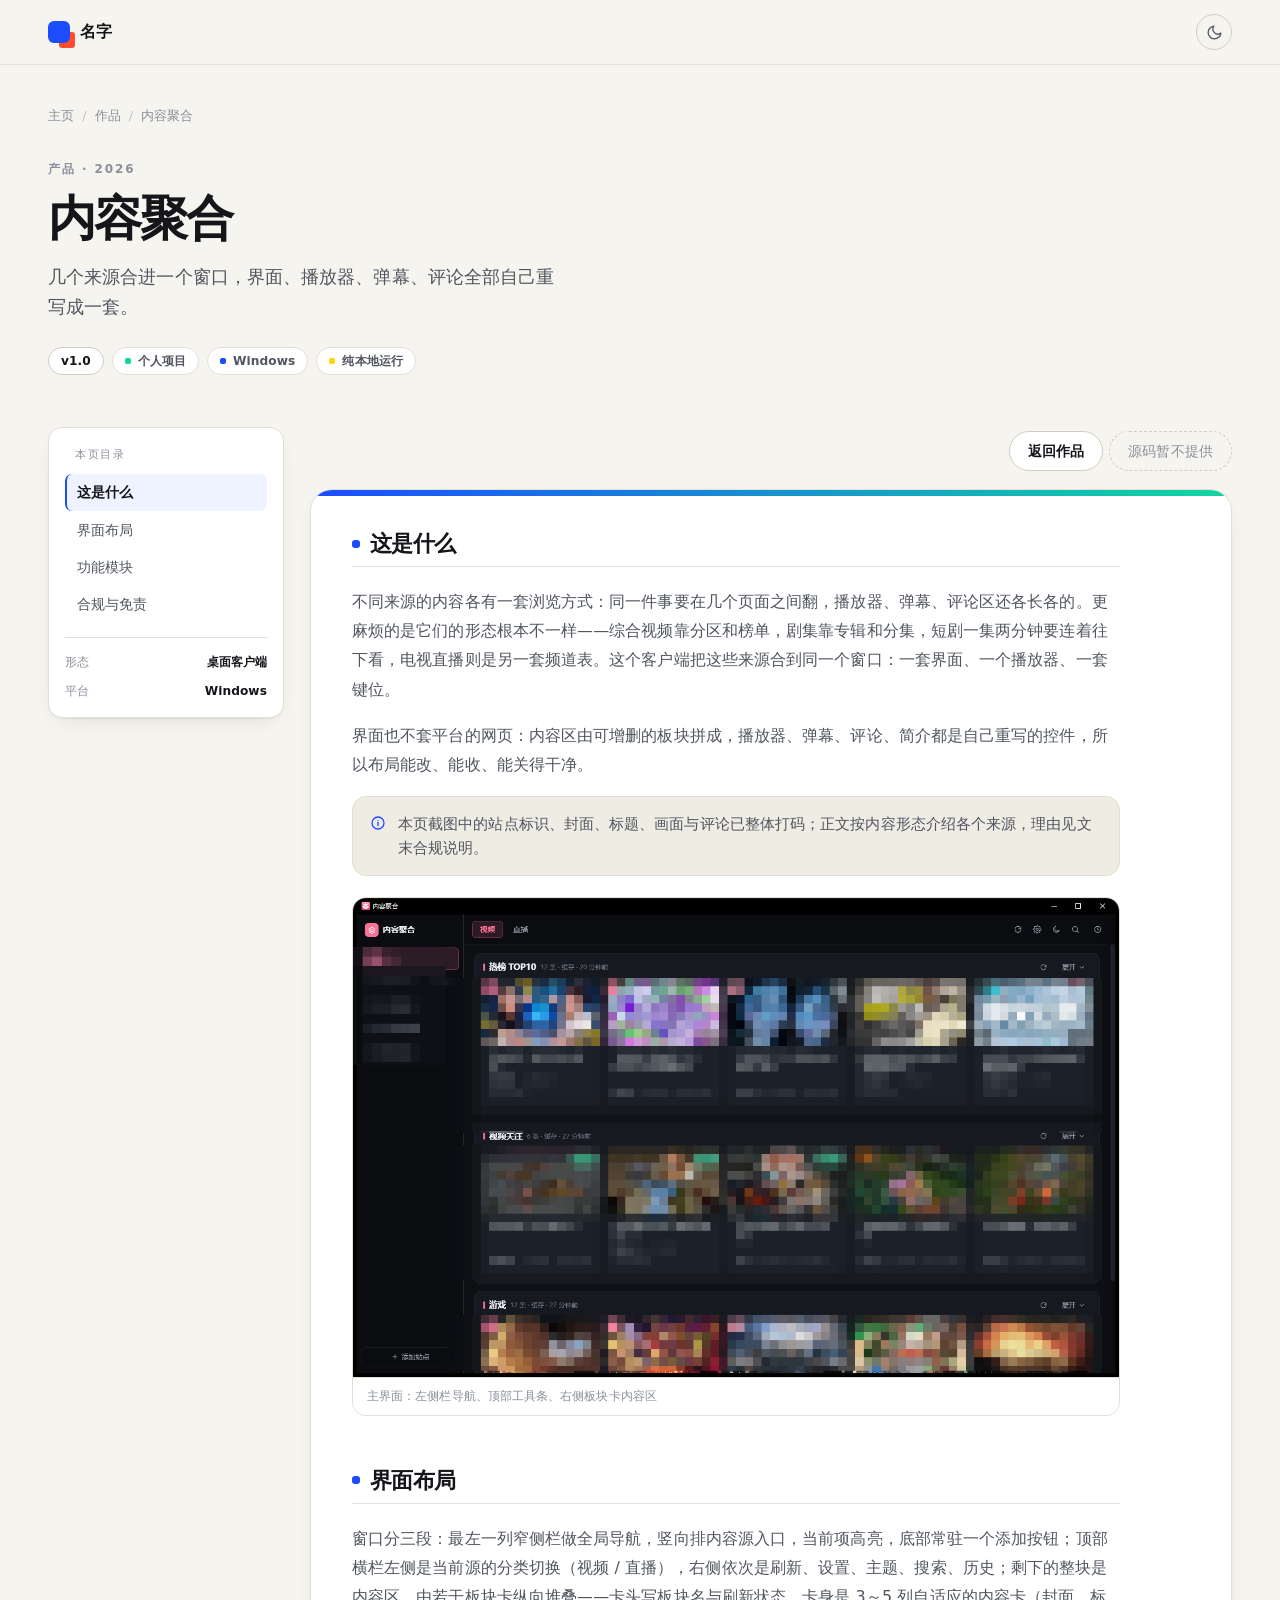
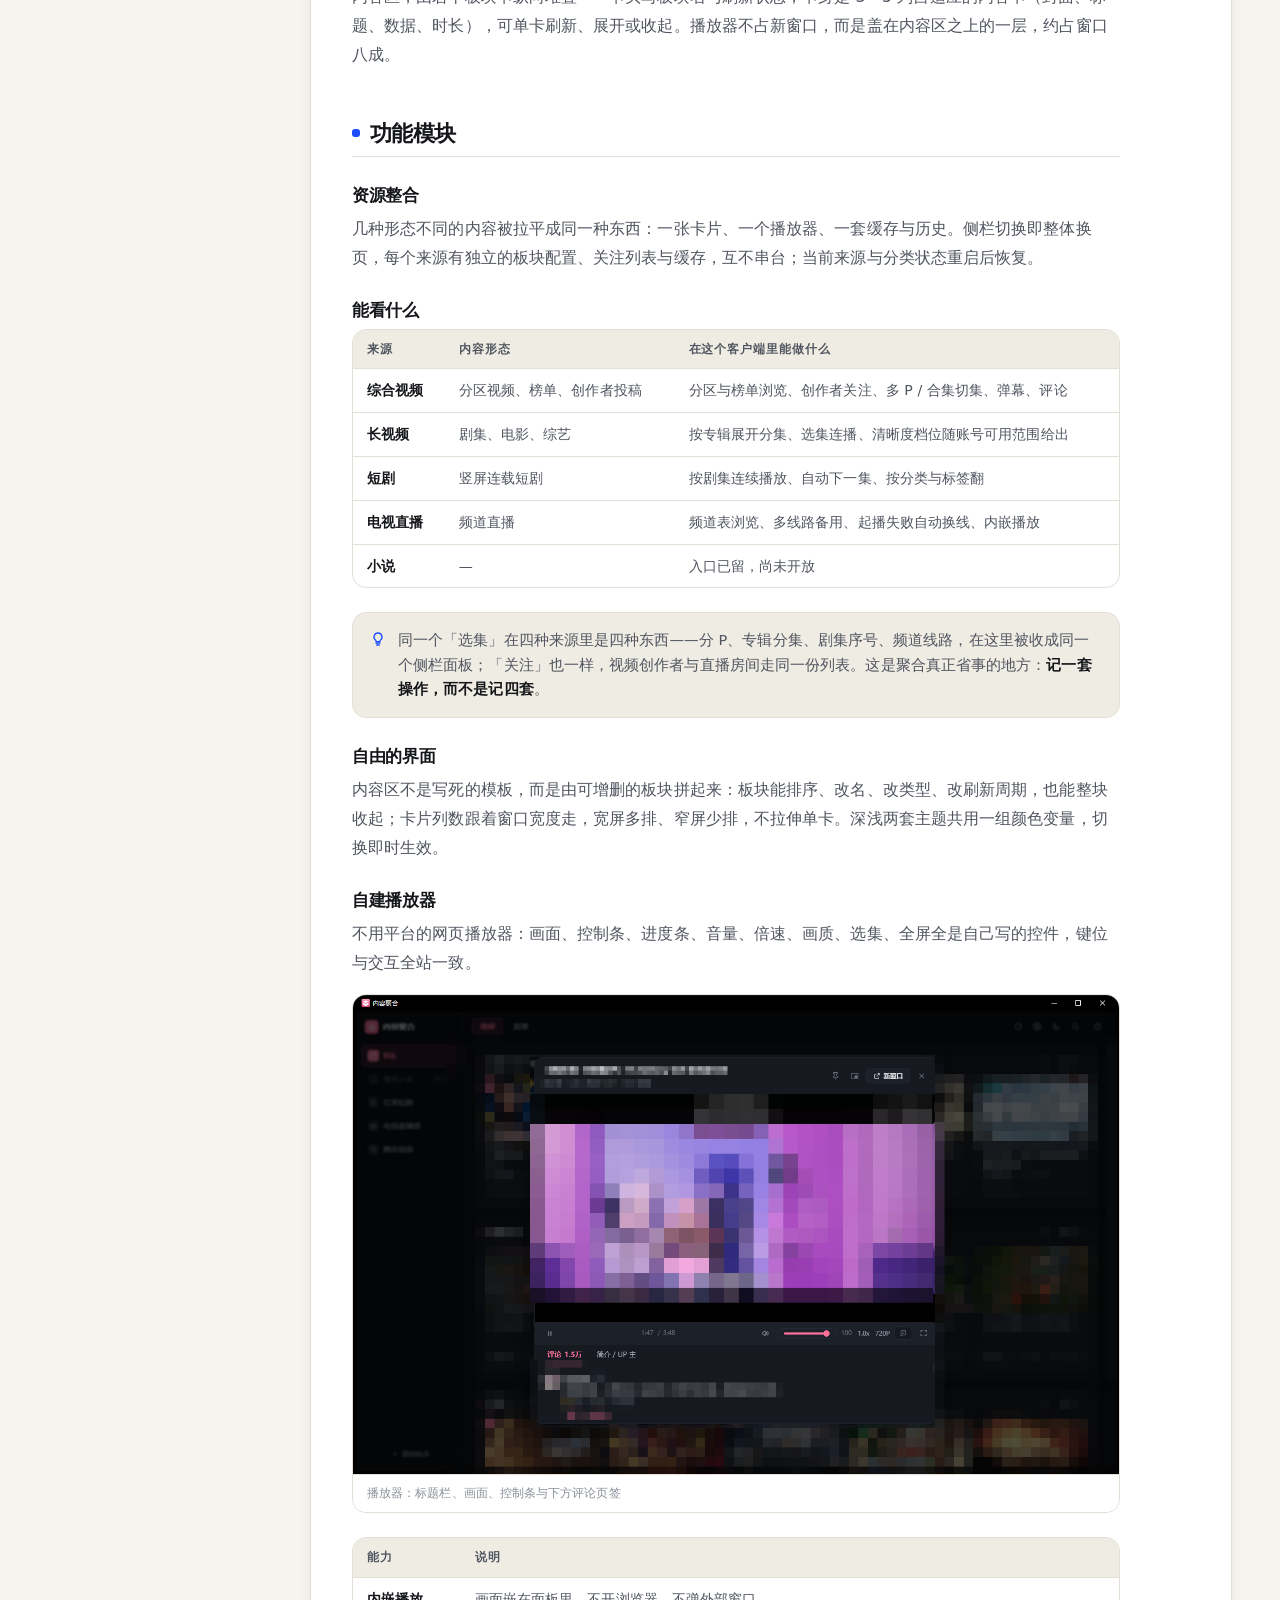
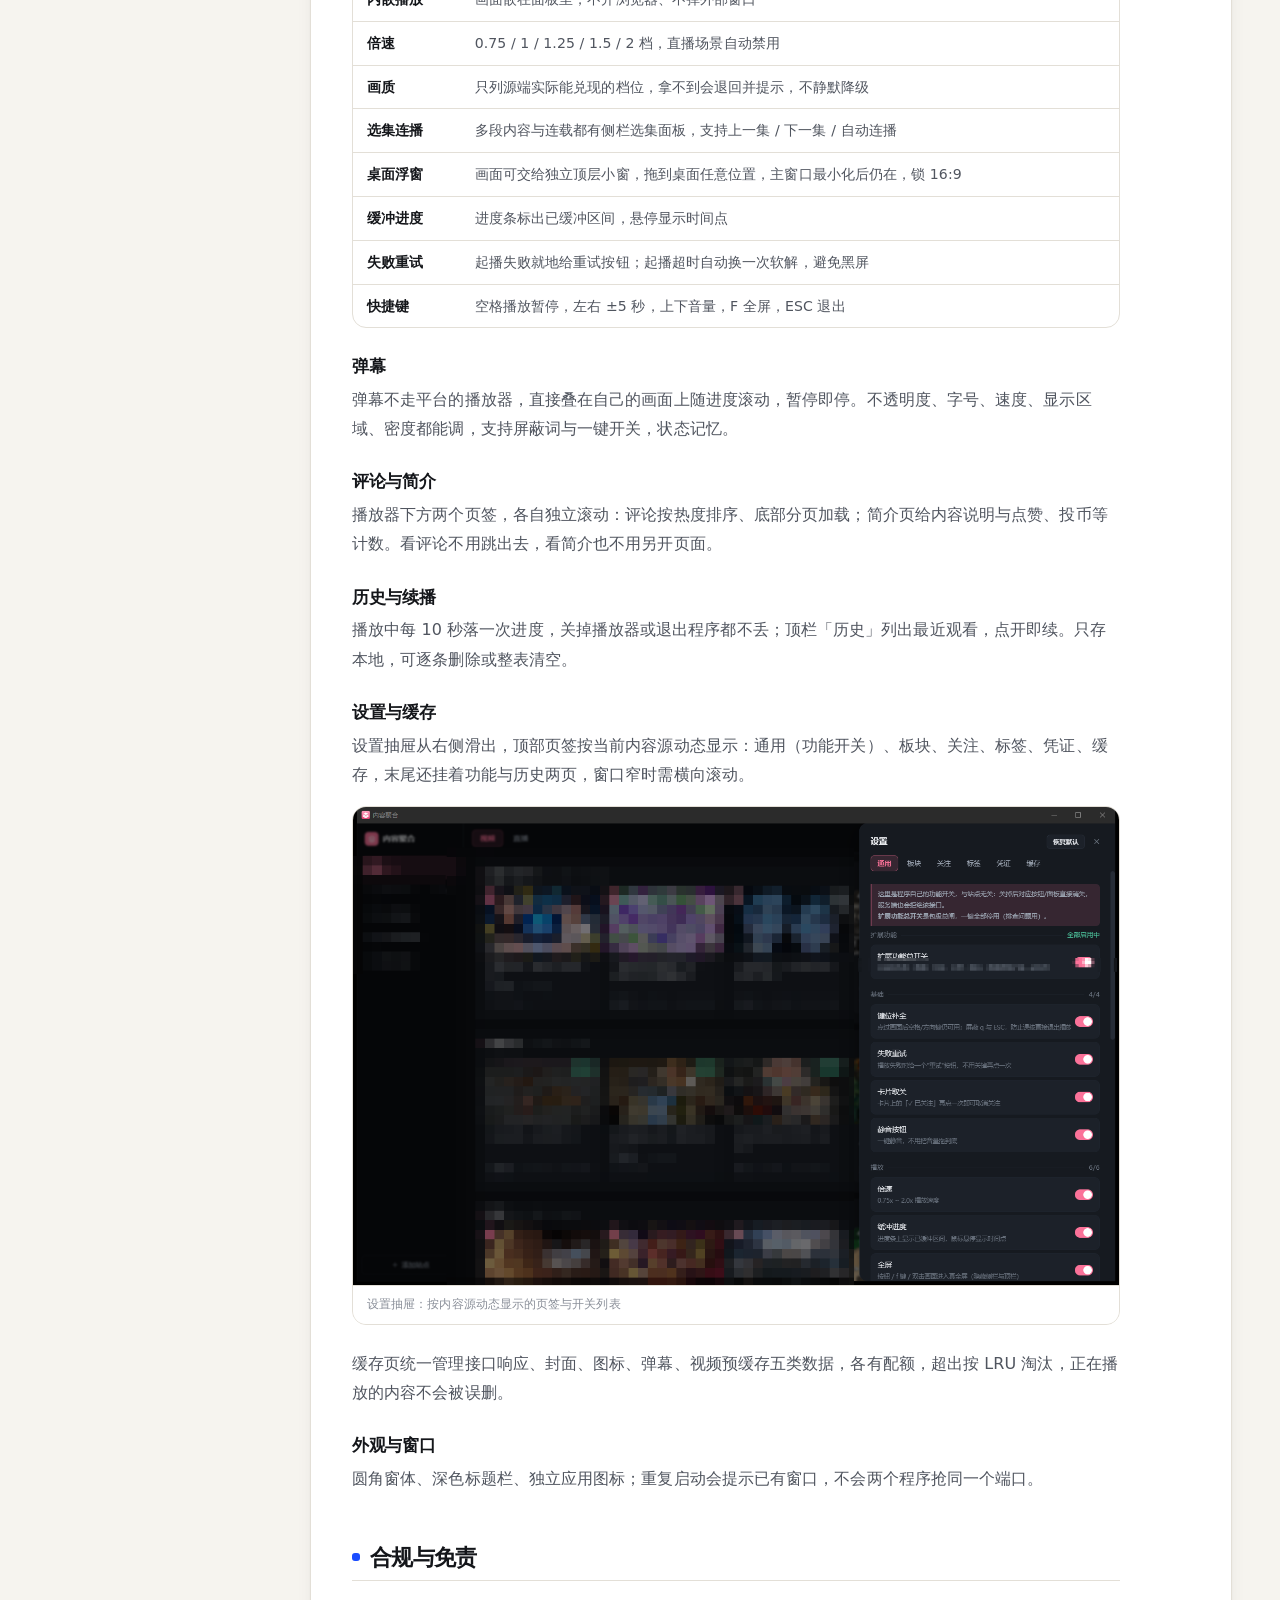
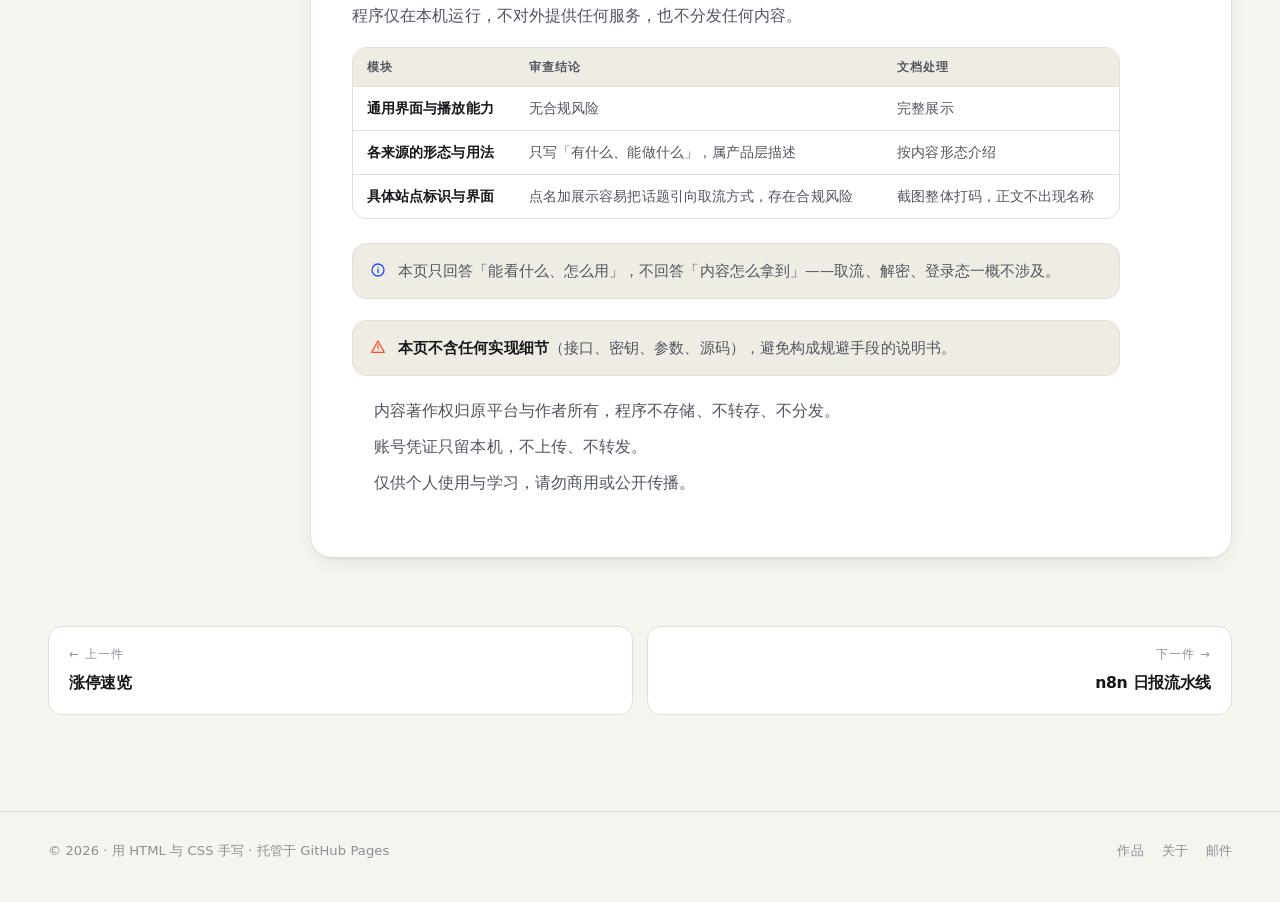
==== works/content-hub/index.html @ e2b44398 "init: 个人作品主页（静态站点 + 日报发布脚本）" ====
<!DOCTYPE html>
<html lang="zh-CN" data-theme="light">
<head>
<meta charset="utf-8">
<meta name="viewport" content="width=device-width, initial-scale=1, viewport-fit=cover">
<title>内容聚合 · 个人作品集</title>
<meta name="description" content="把几个来源的内容合进同一个窗口：一套界面、一个自建播放器、一套键位。">
<meta name="theme-color" content="#F6F4EF" media="(prefers-color-scheme: light)">
<meta name="theme-color" content="#0F1116" media="(prefers-color-scheme: dark)">
<link rel="icon" href="data:image/svg+xml,%3Csvg xmlns='http://www.w3.org/2000/svg' viewBox='0 0 32 32'%3E%3Crect width='32' height='32' rx='8' fill='%231B4DFF'/%3E%3Crect x='8' y='8' width='16' height='16' rx='4' fill='%23FFD400'/%3E%3C/svg%3E">
<link rel="stylesheet" href="../../assets/css/tokens.css">
<link rel="stylesheet" href="../../assets/css/main.css">
<link rel="stylesheet" href="../../assets/css/work.css">
</head>
<body style="--c1:#1B4DFF; --c2:#12D6A0">

<a class="skip" href="#main">跳到正文</a>

<svg width="0" height="0" style="position:absolute" aria-hidden="true">
  <symbol id="i-moon" viewBox="0 0 24 24" fill="none" stroke="currentColor" stroke-width="1.8" stroke-linecap="round" stroke-linejoin="round">
    <path d="M21 12.8A9 9 0 1 1 11.2 3a7 7 0 0 0 9.8 9.8Z"/>
  </symbol>
  <symbol id="i-sun" viewBox="0 0 24 24" fill="none" stroke="currentColor" stroke-width="1.8" stroke-linecap="round" stroke-linejoin="round">
    <circle cx="12" cy="12" r="4"/>
    <path d="M12 2v2M12 20v2M4.9 4.9l1.4 1.4M17.7 17.7l1.4 1.4M2 12h2M20 12h2M4.9 19.1l1.4-1.4M17.7 6.3l1.4-1.4"/>
  </symbol>
  <symbol id="i-info" viewBox="0 0 24 24" fill="none" stroke="currentColor" stroke-width="1.9" stroke-linecap="round">
    <circle cx="12" cy="12" r="9"/><path d="M12 11v5"/><path d="M12 8h.01"/>
  </symbol>
  <symbol id="i-warn" viewBox="0 0 24 24" fill="none" stroke="currentColor" stroke-width="1.9" stroke-linecap="round" stroke-linejoin="round">
    <path d="M12 3 2.5 20h19L12 3Z"/><path d="M12 9v5"/><path d="M12 17h.01"/>
  </symbol>
  <symbol id="i-tip" viewBox="0 0 24 24" fill="none" stroke="currentColor" stroke-width="1.9" stroke-linecap="round" stroke-linejoin="round">
    <path d="M9 18h6"/><path d="M10 21h4"/>
    <path d="M12 3a6 6 0 0 0-3.6 10.8c.5.4.8 1 .8 1.7V16h5.6v-.5c0-.7.3-1.3.8-1.7A6 6 0 0 0 12 3Z"/>
  </symbol>
</svg>

<header class="nav">
  <div class="nav__inner container">
    <a class="brand" href="../../index.html">
      <span class="brand__mark" aria-hidden="true"></span>
      <span>名字</span>
    </a>
    <button class="theme-toggle" data-theme-toggle aria-pressed="false" aria-label="切换主题">
      <svg width="17" height="17" aria-hidden="true"><use href="#i-moon"/></svg>
    </button>
  </div>
</header>
<main class="doc container" id="main">
  <nav class="crumbs" aria-label="面包屑">
    <a href="../../index.html">主页</a><span class="sep">/</span>
    <a href="../../index.html#works">作品</a><span class="sep">/</span>
    <span aria-current="page">内容聚合</span>
  </nav>
  <header class="doc__head">
    <p class="eyebrow">产品 · 2026</p>
    <h1>内容聚合</h1>
    <p class="doc__tagline">几个来源合进一个窗口，界面、播放器、弹幕、评论全部自己重写成一套。</p>
    <div class="doc__meta">
      <div class="badges">
        <span class="badge badge--ver">v1.0</span>
        <span class="badge"><i class="badge__dot" style="background:var(--c2)"></i>个人项目</span>
        <span class="badge"><i class="badge__dot" style="background:var(--c1)"></i>Windows</span>
        <span class="badge"><i class="badge__dot" style="background:var(--pop-b)"></i>纯本地运行</span>
      </div>
    </div>
  </header>
  <div class="doc__grid">
    <aside class="toc">
      <p class="toc__label">本页目录</p>
      <ol class="toc__list" data-toc-list><li><a href="#what">这是什么</a></li><li><a href="#ui">界面布局</a></li><li><a href="#mod">功能模块</a></li><li><a href="#legal">合规与免责</a></li></ol>
      <dl class="toc__meta">
        <div><dt>形态</dt><dd>桌面客户端</dd></div>
        <div><dt>平台</dt><dd>Windows</dd></div>
      </dl>
    </aside>
    <div class="doc__col">
      <div class="doc__actions">
        <a class="dbtn dbtn--ghost" href="../../index.html#works">返回作品</a>
        <span class="dbtn dbtn--off" title="本项目暂不提供公开源码">源码暂不提供</span>
      </div>
      <article class="doc__card">
      <div class="md" data-article>
        <h2 id="what">这是什么</h2>
<p>不同来源的内容各有一套浏览方式：同一件事要在几个页面之间翻，播放器、弹幕、评论区还各长各的。更麻烦的是它们的形态根本不一样——综合视频靠分区和榜单，剧集靠专辑和分集，短剧一集两分钟要连着往下看，电视直播则是另一套频道表。这个客户端把这些来源合到同一个窗口：一套界面、一个播放器、一套键位。</p>
<p>界面也不套平台的网页：内容区由可增删的板块拼成，播放器、弹幕、评论、简介都是自己重写的控件，所以布局能改、能收、能关得干净。</p>
<div class="callout"><svg width="16" height="16" aria-hidden="true"><use href="#i-info"/></svg><p>本页截图中的站点标识、封面、标题、画面与评论已整体打码；正文按内容形态介绍各个来源，理由见文末合规说明。</p></div>
<figure class="shot shot--img"><img src="./img/01-main.png" alt="主界面：左侧导航栏、顶部工具条与板块卡内容区" width="1440" height="900"><figcaption>主界面：左侧栏导航、顶部工具条、右侧板块卡内容区</figcaption></figure>
<h2 id="ui">界面布局</h2>
<p>窗口分三段：最左一列窄侧栏做全局导航，竖向排内容源入口，当前项高亮，底部常驻一个添加按钮；顶部横栏左侧是当前源的分类切换（视频 / 直播），右侧依次是刷新、设置、主题、搜索、历史；剩下的整块是内容区，由若干板块卡纵向堆叠——卡头写板块名与刷新状态，卡身是 3～5 列自适应的内容卡（封面、标题、数据、时长），可单卡刷新、展开或收起。播放器不占新窗口，而是盖在内容区之上的一层，约占窗口八成。</p>
<h2 id="mod">功能模块</h2>
<h3>资源整合</h3>
<p>几种形态不同的内容被拉平成同一种东西：一张卡片、一个播放器、一套缓存与历史。侧栏切换即整体换页，每个来源有独立的板块配置、关注列表与缓存，互不串台；当前来源与分类状态重启后恢复。</p>
<h3>能看什么</h3>
<div class="tbl"><table><thead><tr><th>来源</th><th>内容形态</th><th>在这个客户端里能做什么</th></tr></thead><tbody><tr><td>综合视频</td><td>分区视频、榜单、创作者投稿</td><td>分区与榜单浏览、创作者关注、多 P / 合集切集、弹幕、评论</td></tr><tr><td>长视频</td><td>剧集、电影、综艺</td><td>按专辑展开分集、选集连播、清晰度档位随账号可用范围给出</td></tr><tr><td>短剧</td><td>竖屏连载短剧</td><td>按剧集连续播放、自动下一集、按分类与标签翻</td></tr><tr><td>电视直播</td><td>频道直播</td><td>频道表浏览、多线路备用、起播失败自动换线、内嵌播放</td></tr><tr><td>小说</td><td>—</td><td>入口已留，尚未开放</td></tr></tbody></table></div>
<div class="callout"><svg width="16" height="16" aria-hidden="true"><use href="#i-tip"/></svg><p>同一个「选集」在四种来源里是四种东西——分 P、专辑分集、剧集序号、频道线路，在这里被收成同一个侧栏面板；「关注」也一样，视频创作者与直播房间走同一份列表。这是聚合真正省事的地方：<strong>记一套操作，而不是记四套</strong>。</p></div>
<h3>自由的界面</h3>
<p>内容区不是写死的模板，而是由可增删的板块拼起来：板块能排序、改名、改类型、改刷新周期，也能整块收起；卡片列数跟着窗口宽度走，宽屏多排、窄屏少排，不拉伸单卡。深浅两套主题共用一组颜色变量，切换即时生效。</p>
<h3>自建播放器</h3>
<p>不用平台的网页播放器：画面、控制条、进度条、音量、倍速、画质、选集、全屏全是自己写的控件，键位与交互全站一致。</p>
<figure class="shot shot--img"><img src="./img/02-player.png" alt="播放器：标题栏、画面、控制条与评论页签" width="1440" height="900" loading="lazy"><figcaption>播放器：标题栏、画面、控制条与下方评论页签</figcaption></figure>
<div class="tbl"><table><thead><tr><th>能力</th><th>说明</th></tr></thead><tbody><tr><td>内嵌播放</td><td>画面嵌在面板里，不开浏览器、不弹外部窗口</td></tr><tr><td>倍速</td><td>0.75 / 1 / 1.25 / 1.5 / 2 档，直播场景自动禁用</td></tr><tr><td>画质</td><td>只列源端实际能兑现的档位，拿不到会退回并提示，不静默降级</td></tr><tr><td>选集连播</td><td>多段内容与连载都有侧栏选集面板，支持上一集 / 下一集 / 自动连播</td></tr><tr><td>桌面浮窗</td><td>画面可交给独立顶层小窗，拖到桌面任意位置，主窗口最小化后仍在，锁 16:9</td></tr><tr><td>缓冲进度</td><td>进度条标出已缓冲区间，悬停显示时间点</td></tr><tr><td>失败重试</td><td>起播失败就地给重试按钮；起播超时自动换一次软解，避免黑屏</td></tr><tr><td>快捷键</td><td>空格播放暂停，左右 ±5 秒，上下音量，F 全屏，ESC 退出</td></tr></tbody></table></div>
<h3>弹幕</h3>
<p>弹幕不走平台的播放器，直接叠在自己的画面上随进度滚动，暂停即停。不透明度、字号、速度、显示区域、密度都能调，支持屏蔽词与一键开关，状态记忆。</p>
<h3>评论与简介</h3>
<p>播放器下方两个页签，各自独立滚动：评论按热度排序、底部分页加载；简介页给内容说明与点赞、投币等计数。看评论不用跳出去，看简介也不用另开页面。</p>
<h3>历史与续播</h3>
<p>播放中每 10 秒落一次进度，关掉播放器或退出程序都不丢；顶栏「历史」列出最近观看，点开即续。只存本地，可逐条删除或整表清空。</p>
<h3>设置与缓存</h3>
<p>设置抽屉从右侧滑出，顶部页签按当前内容源动态显示：通用（功能开关）、板块、关注、标签、凭证、缓存，末尾还挂着功能与历史两页，窗口窄时需横向滚动。</p>
<figure class="shot shot--img"><img src="./img/03-settings.png" alt="设置抽屉：页签与功能开关列表" width="1440" height="900" loading="lazy"><figcaption>设置抽屉：按内容源动态显示的页签与开关列表</figcaption></figure>
<p>缓存页统一管理接口响应、封面、图标、弹幕、视频预缓存五类数据，各有配额，超出按 LRU 淘汰，正在播放的内容不会被误删。</p>
<h3>外观与窗口</h3>
<p>圆角窗体、深色标题栏、独立应用图标；重复启动会提示已有窗口，不会两个程序抢同一个端口。</p>
<h2 id="legal">合规与免责</h2>
<p>程序仅在本机运行，不对外提供任何服务，也不分发任何内容。</p>
<div class="tbl"><table><thead><tr><th>模块</th><th>审查结论</th><th>文档处理</th></tr></thead><tbody><tr><td>通用界面与播放能力</td><td>无合规风险</td><td>完整展示</td></tr><tr><td>各来源的形态与用法</td><td>只写「有什么、能做什么」，属产品层描述</td><td>按内容形态介绍</td></tr><tr><td>具体站点标识与界面</td><td>点名加展示容易把话题引向取流方式，存在合规风险</td><td>截图整体打码，正文不出现名称</td></tr></tbody></table></div>
<div class="callout"><svg width="16" height="16" aria-hidden="true"><use href="#i-info"/></svg><p>本页只回答「能看什么、怎么用」，不回答「内容怎么拿到」——取流、解密、登录态一概不涉及。</p></div>
<div class="callout callout--warn"><svg width="16" height="16" aria-hidden="true"><use href="#i-warn"/></svg><p><strong>本页不含任何实现细节</strong>（接口、密钥、参数、源码），避免构成规避手段的说明书。</p></div>
<ol><li>内容著作权归原平台与作者所有，程序不存储、不转存、不分发。</li><li>账号凭证只留本机，不上传、不转发。</li><li>仅供个人使用与学习，请勿商用或公开传播。</li></ol>

      </div>
      </article>
    </div>
  </div>
  <nav class="pager" aria-label="作品翻页">
    <a class="prev" href="../zt-popup/index.html"><span>← 上一件</span><strong>涨停速览</strong></a>
    <a class="next" href="../daily-pipeline/index.html"><span>下一件 →</span><strong>n8n 日报流水线</strong></a>
  </nav>
</main>

<footer class="foot">
  <div class="foot__inner container">
    <p>© 2026 · 用 HTML 与 CSS 手写 · 托管于 GitHub Pages</p>
    <nav class="foot__links" aria-label="页脚导航">
      <a href="../../index.html#works">作品</a>
      <a href="../../index.html#about">关于</a>
      <a href="mailto:you@example.com">邮件</a>
    </nav>
  </div>
</footer>

<script src="../../assets/js/main.js" defer></script>
<script src="../../assets/js/doc.js" defer></script>
</body>
</html>
---- assets/css/tokens.css ----
/* ============================================================
   tokens.css — 设计令牌（颜色 / 尺寸 / 动效）
   改配色只需改这里，全站跟随。
   ============================================================ */

:root {
  color-scheme: light;

  /* 底层 */
  --bg: #F6F4EF;
  --surface: #FFFFFF;
  --sunken: #EFECE4;
  --line: #E3DFD7;
  --line-strong: #D2CDC2;

  /* 文字 */
  --ink: #14161A;
  --ink-2: #50555F;
  --ink-3: #8A8F99;

  /* 品牌主色 + 撞色（全站只用这 4 个色） */
  --brand: #1B4DFF;
  --pop-a: #FF4D2E;
  --pop-b: #FFD400;
  --pop-c: #12D6A0;

  /* 字体 */
  --mono: ui-monospace, SFMono-Regular, "SF Mono", Menlo, Consolas,
          "Liberation Mono", "Courier New", monospace;

  /* 尺寸 */
  --w-max: 1280px;
  --gutter: clamp(16px, 4vw, 48px);
  --nav-h: 64px;

  --r-sm: 8px;
  --r-md: 14px;
  --r-lg: 22px;
  --r-pill: 999px;

  /* 层级 */
  --shadow-1: 0 1px 2px rgba(20, 22, 26, .05), 0 8px 24px -12px rgba(20, 22, 26, .16);
  --shadow-2: 0 2px 4px rgba(20, 22, 26, .06), 0 20px 44px -18px rgba(20, 22, 26, .26);

  /* 动效 */
  --ease: cubic-bezier(.22, .61, .36, 1);
  --dur: .42s;
}

/* 深色为可选模式，默认以米白设计为准 */
[data-theme="dark"] {
  color-scheme: dark;

  --bg: #0F1116;
  --surface: #171A21;
  --sunken: #12141A;
  --line: #262A33;
  --line-strong: #363C49;

  --ink: #EDEFF4;
  --ink-2: #A7AEBC;
  --ink-3: #6E7684;

  --brand: #6C8CFF;
  --pop-a: #FF6A4D;
  --pop-b: #FFD84D;
  --pop-c: #2BE3AE;

  --shadow-1: 0 1px 2px rgba(0, 0, 0, .5), 0 8px 24px -12px rgba(0, 0, 0, .8);
  --shadow-2: 0 2px 4px rgba(0, 0, 0, .5), 0 20px 44px -18px rgba(0, 0, 0, .9);
}
---- assets/css/main.css ----
/* ============================================================
   main.css — 主页样式
   ============================================================ */

*, *::before, *::after { box-sizing: border-box; }

html {
  -webkit-text-size-adjust: 100%;
  scroll-behavior: smooth;
  scroll-padding-top: calc(var(--nav-h) + 16px);
}

body {
  margin: 0;
  background: var(--bg);
  color: var(--ink);
  font-family: "Inter", "HarmonyOS Sans SC", "PingFang SC", "Hiragino Sans GB",
               "Microsoft YaHei", "Noto Sans SC", system-ui, -apple-system, "Segoe UI", sans-serif;
  font-size: 16px;
  line-height: 1.65;
  letter-spacing: .005em;
  -webkit-font-smoothing: antialiased;
  text-rendering: optimizeLegibility;
  transition: background-color .3s var(--ease), color .3s var(--ease);
}

img, svg { display: block; max-width: 100%; }
a { color: inherit; text-decoration: none; }
h1, h2, h3, h4 { margin: 0; font-weight: 700; letter-spacing: -.03em; line-height: 1.12; }
p { margin: 0; }
ul, ol, dl, dd, dt { margin: 0; padding: 0; }
li { list-style: none; }
button { font: inherit; color: inherit; border: 0; background: none; cursor: pointer; }

::selection { background: var(--pop-b); color: #14161A; }

:focus-visible {
  outline: 2.5px solid var(--brand);
  outline-offset: 3px;
  border-radius: 4px;
}

/* ---------- 布局基础 ---------- */

.container {
  width: 100%;
  max-width: var(--w-max);
  margin-inline: auto;
  padding-inline: var(--gutter);
}

.skip {
  position: absolute;
  left: -9999px;
  top: 0;
  z-index: 999;
  padding: 10px 16px;
  background: var(--ink);
  color: var(--bg);
  border-radius: 0 0 var(--r-sm) 0;
}
.skip:focus { left: 0; }

.eyebrow {
  font-size: .75rem;
  font-weight: 600;
  letter-spacing: .16em;
  text-transform: uppercase;
  color: var(--ink-3);
}

/* ---------- 导航 ---------- */

.nav {
  position: sticky;
  top: 0;
  z-index: 60;
  background: rgba(246, 244, 239, .84);
  background: color-mix(in srgb, var(--bg) 84%, transparent);
  backdrop-filter: blur(14px) saturate(150%);
  -webkit-backdrop-filter: blur(14px) saturate(150%);
  border-bottom: 1px solid var(--line);
}

.nav__inner {
  display: flex;
  align-items: center;
  gap: 24px;
  height: var(--nav-h);
}

.brand {
  display: flex;
  align-items: center;
  gap: 10px;
  font-weight: 650;
  letter-spacing: -.02em;
  flex: none;
}

.brand__mark {
  width: 22px;
  height: 22px;
  border-radius: 6px;
  background: var(--brand);
  box-shadow: 8px 8px 0 -3px var(--pop-a);
  transition: box-shadow var(--dur) var(--ease);
}
.brand:hover .brand__mark { box-shadow: 6px 6px 0 -2px var(--pop-a); }

.theme-toggle {
  margin-left: auto;
  width: 36px;
  height: 36px;
  display: grid;
  place-items: center;
  border-radius: var(--r-pill);
  border: 1px solid var(--line-strong);
  color: var(--ink-2);
  flex: none;
  transition: border-color .2s, color .2s, transform .2s var(--ease);
}
.theme-toggle:hover { color: var(--ink); border-color: var(--ink-3); transform: rotate(-12deg); }


/* ---------- Hero ---------- */

.hero {
  display: grid;
  grid-template-columns: minmax(0, 1.15fr) minmax(0, .85fr);
  align-items: center;
  gap: clamp(32px, 4vw, 64px);
  padding-block: clamp(56px, 9vw, 120px) clamp(56px, 8vw, 104px);
}

.hero__copy { max-width: 42rem; }

.hero h1 {
  font-size: clamp(2.35rem, 5.6vw, 4.15rem);
  letter-spacing: -.042em;
  line-height: 1.04;
  margin-top: 18px;
}

.hero h1 mark {
  background: linear-gradient(transparent 64%, var(--pop-b) 64%);
  color: var(--brand);
  white-space: nowrap;
}

/* 深色下不能照搬明黄实底：亮黄条会把字的下半截糊成一道色块，
   浅蓝字压明黄上对比也只有 2 出头，看着发闷。
   改成「亮黄字 + 半透明黄底」——仍是荧光笔，但字形完整、对比够。 */
[data-theme="dark"] .hero h1 mark {
  color: var(--pop-b);
  background: linear-gradient(transparent 64%,
              color-mix(in srgb, var(--pop-b) 30%, transparent) 64%);
}

/* ---------- 今日日报卡 ----------
   纯 CSS 画的报纸缩略，零图片。点击进 reports/latest.html（n8n 每日覆盖）。 */

.daily {
  position: relative;
  padding: 20px 22px 16px;
  background: var(--surface);
  border: 1px solid var(--line);
  border-radius: var(--r-lg);
  /* 偏移的实色底板 = 全卡唯一装饰 */
  box-shadow: 12px 12px 0 -1px var(--pop-b), var(--shadow-1);
  transition: transform var(--dur) var(--ease),
              box-shadow var(--dur) var(--ease),
              border-color var(--dur) var(--ease);
}

.daily:hover {
  transform: translate(-2px, -2px);
  border-color: var(--line-strong);
  box-shadow: 16px 16px 0 -1px var(--pop-b), var(--shadow-2);
}

/* 深色下满饱和的黄底板压在近黑底上会抢主视觉（和标题里的黄撞成一团）：
   透明度收到 75%、偏移 12 → 10，让它退成一层暗金边而不是一块亮黄板。 */
[data-theme="dark"] .daily {
  box-shadow: 10px 10px 0 -1px color-mix(in srgb, var(--pop-b) 75%, transparent),
              var(--shadow-2);
}
[data-theme="dark"] .daily:hover {
  box-shadow: 13px 13px 0 -1px color-mix(in srgb, var(--pop-b) 75%, transparent),
              var(--shadow-2);
}

.daily:focus-within {
  outline: 2px solid var(--brand);
  outline-offset: 5px;
}

.daily__hit {
  position: absolute;
  inset: 0;
  z-index: 2;
  border-radius: inherit;
}

/* 顶部双色渐变条，与作品卡同一语言 */
.daily::before {
  content: "";
  position: absolute;
  inset: 0 0 auto;
  height: 3px;
  border-radius: var(--r-lg) var(--r-lg) 0 0;
  background: linear-gradient(90deg, var(--brand), var(--pop-a));
}

.daily__head {
  display: flex;
  align-items: center;
  gap: 8px;
  padding-bottom: 11px;
  border-bottom: 1px solid var(--line);
}

.daily__icon { color: var(--brand); flex: none; }

.daily__kicker {
  margin: 0;
  font-size: .78rem;
  font-weight: 700;
  letter-spacing: .1em;
  color: var(--ink);
}

.daily__date {
  margin-left: auto;
  font-size: .72rem;
  letter-spacing: .1em;
  color: var(--ink-3);
  font-variant-numeric: tabular-nums;
}

.daily__lead {
  margin: 14px 0 0;
  font-size: 1.22rem;
  font-weight: 800;
  line-height: 1.34;
  letter-spacing: -.022em;
  color: var(--ink);
}

.daily__mini {
  display: grid;
  grid-template-columns: repeat(3, 1fr);
  gap: 0;
  height: 108px;
  margin: 14px 0;
  padding-top: 12px;
  border-top: 2px solid var(--ink);
}

/* 每栏用重复渐变画出"正文行"，底部渐隐 = 缩略感 */
.daily__col {
  display: flex;
  flex-direction: column;
  padding-right: 11px;
  background-image: repeating-linear-gradient(
    to bottom,
    var(--line-strong) 0 2px,
    transparent 2px 9px
  );
  -webkit-mask-image: linear-gradient(to bottom, #000 86%, transparent 100%);
  mask-image: linear-gradient(to bottom, #000 86%, transparent 100%);
}

/* 三栏底部参差，避免整齐得像表格 */
.daily__col:nth-child(2) {
  -webkit-mask-image: linear-gradient(to bottom, #000 74%, transparent 92%);
  mask-image: linear-gradient(to bottom, #000 74%, transparent 92%);
}

.daily__col:nth-child(3) {
  -webkit-mask-image: linear-gradient(to bottom, #000 80%, transparent 98%);
  mask-image: linear-gradient(to bottom, #000 80%, transparent 98%);
}

.daily__col::before {
  content: "";
  display: block;
  flex: none;
  width: 60%;
  height: 3px;
  margin-bottom: 7px;
  background: var(--ink);
  opacity: .5;
}

.daily__col + .daily__col {
  padding-left: 11px;
  border-left: 1px solid var(--line);
}

.daily__pic {
  display: block;
  height: 38px;
  border-radius: 3px;
  background: linear-gradient(135deg, rgba(27, 77, 255, .62), rgba(18, 214, 160, .46));
  flex: none;
}

.daily__foot {
  display: flex;
  align-items: center;
  gap: 7px;
  padding-top: 12px;
  border-top: 1px solid var(--line);
  font-size: .73rem;
  color: var(--ink-3);
}

.daily__dot {
  width: 6px;
  height: 6px;
  border-radius: 50%;
  background: var(--pop-c);
  box-shadow: 0 0 0 3px rgba(18, 214, 160, .16);
  flex: none;
}

.daily__go {
  margin-left: auto;
  color: var(--brand);
  font-weight: 700;
  transition: transform .28s var(--ease);
}

.daily:hover .daily__go { transform: translateX(3px); }

/* ---------- 作品网格 ---------- */

/* 作品区：6 列底网格，卡片按 --wide/--mid/--sm 占用不同跨度，
   尺寸不一但行列严格对齐。
   竖向着墨量按「首屏一屏装下」定：封面高度、卡内边距、区间距都收紧过，
   改这里之前先算一遍 作品区(1 屏) 的总高。 */
.works { padding-block: clamp(6px, 1.2vw, 12px) clamp(40px, 4.4vw, 56px); }

.grid {
  display: grid;
  grid-template-columns: repeat(6, 1fr);
  gap: clamp(12px, 1.2vw, 16px);
}

.card--wide { grid-column: span 6; }
.card--mid  { grid-column: span 3; }
.card--sm   { grid-column: span 2; }

/* 封面高度：01 的那张概念图按 1080×386 画，压到 344 仍在安全裁切内，
   再矮就会切掉窗口顶栏的圆点，别往下压。 */
.card--wide .card__cover { height: 344px; }
.card--mid  .card__cover { height: 248px; }
.card--sm   .card__cover { height: 240px; }
.card--wide .card__num   { font-size: 5.6rem; }

.card {
  position: relative;
  display: flex;
  flex-direction: column;
  height: 100%;
  background: var(--surface);
  border: 1px solid var(--line);
  border-radius: var(--r-lg);
  overflow: hidden;
  transition: transform var(--dur) var(--ease),
              box-shadow var(--dur) var(--ease),
              border-color var(--dur) var(--ease);
}

/* 顶部 6px 双色带：每张卡片换一组撞色，形成错落 */
.card::before {
  content: "";
  display: block;
  height: 6px;
  background: linear-gradient(90deg, var(--c1), var(--c2));
  flex: none;
}

.card:hover {
  transform: translateY(-5px);
  box-shadow: var(--shadow-2);
  border-color: color-mix(in srgb, var(--c1) 42%, var(--line));
}

.card__hit { position: absolute; inset: 0; z-index: 3; }
.card__hit span {
  position: absolute;
  width: 1px; height: 1px;
  overflow: hidden;
  clip-path: inset(50%);
}

.card__cover {
  position: relative;
  flex: none;
  overflow: hidden;
  /* 只有流程卡会用到这两个子块，其他卡的子元素是绝对定位，不受影响 */
  display: flex;
  flex-direction: column;
  padding: 44px 20px 18px;
  background: linear-gradient(135deg,
              color-mix(in srgb, var(--c1) 15%, var(--surface)),
              color-mix(in srgb, var(--c2) 26%, var(--surface)));
}

/* 装饰：右上描边圆环 + 左下色块，hover 时轻微位移 */
.card__cover::after {
  content: "";
  position: absolute;
  right: -52px;
  top: -58px;
  width: 172px;
  height: 172px;
  border-radius: 50%;
  border: 13px solid color-mix(in srgb, var(--c2) 34%, transparent);
  transition: transform .9s var(--ease);
  pointer-events: none;
}
.card:hover .card__cover::after { transform: translate(-10px, 12px); }

.card--wide .card__cover::after { width: 300px; height: 300px; right: -76px; top: -96px; }

/* 封面斜纹 —— 廉价但有效的质感层 */
.card__cover::before {
  content: "";
  position: absolute;
  inset: -40%;
  background: repeating-linear-gradient(45deg,
              transparent 0 11px,
              color-mix(in srgb, var(--c1) 9%, transparent) 11px 12px);
  transform: translateY(0);
  transition: transform 1.2s var(--ease);
}
.card:hover .card__cover::before { transform: translateY(-14px); }

.card__num {
  position: absolute;
  right: 14px;
  bottom: 4px;
  font-size: 3.6rem;
  font-weight: 800;
  letter-spacing: -.05em;
  line-height: 1;
  color: color-mix(in srgb, var(--c1) 34%, transparent);
  user-select: none;
}

/* ---------- 封面概念图（01 号卡）----------
   纯 SVG 画的示意图：左边四个来源，四条弧线收进右边一个窗口，
   窗口里是侧栏 + 卡片 + 播放器层。窗口与色条全走 --ink / --surface 混合，
   深色模式自动翻过来，不另写一套。 */
.card__cover--art::after { display: none; }   /* 概念图自己就是装饰，去掉圆形描边环 */

.cover__art {
  position: absolute;
  inset: 0;
  width: 100%;
  height: 100%;
  display: block;
  color: var(--ink);
}
.cover__art .art-win   { fill: color-mix(in srgb, var(--ink) 92%, transparent); }
.cover__art .art-win-2 { fill: color-mix(in srgb, var(--ink) 84%, transparent); }
.cover__art .art-bar   { fill: color-mix(in srgb, var(--surface) 88%, transparent); }
.cover__art .art-bar-2 { fill: color-mix(in srgb, var(--surface) 62%, transparent); }
.cover__art .art-bar-ink { fill: color-mix(in srgb, var(--ink) 38%, transparent); }
.cover__art .art-dur { fill: color-mix(in srgb, var(--surface) 82%, transparent); }
.cover__art .art-chip rect:not(.art-bar-2) {
  fill: color-mix(in srgb, var(--surface) 84%, transparent);
  stroke: color-mix(in srgb, var(--ink) 14%, transparent);
}
.cover__art .art-line path {
  fill: none;
  stroke: color-mix(in srgb, var(--c2) 62%, transparent);
  stroke-width: 1.6;
  stroke-linecap: round;
}

/* ---------- 流程卡：封面里的链路条 + 左下角的日报缩略 ----------
   链路条贴在封面顶部；日报缩略压在左下，直接嵌 reports/latest.html
   缩到 0.3，生成物换新它跟着换。颜色一律由 --ink 混合，深色模式自动跟着翻。 */

.card__flow {
  position: static;
  display: flex;
  align-items: center;
  gap: 9px;
}

.flow__step {
  display: flex;
  flex-direction: column;
  gap: 1px;
  min-width: 0;
}

.flow__step b {
  font-family: var(--mono);
  font-size: .71rem;
  font-weight: 600;
  letter-spacing: .01em;
  color: color-mix(in srgb, var(--ink) 84%, transparent);
  white-space: nowrap;
}

.flow__step i {
  font-style: normal;
  font-size: .66rem;
  letter-spacing: .02em;
  color: color-mix(in srgb, var(--ink) 54%, transparent);
  white-space: nowrap;
}

.flow__line {
  position: relative;
  flex: 1 1 10px;
  height: 1px;
  background: color-mix(in srgb, var(--ink) 24%, transparent);
}

.flow__line::after {
  content: "";
  position: absolute;
  right: -1px;
  top: 50%;
  width: 4px;
  height: 4px;
  border-top: 1px solid color-mix(in srgb, var(--ink) 42%, transparent);
  border-right: 1px solid color-mix(in srgb, var(--ink) 42%, transparent);
  transform: translateY(-50%) rotate(45deg);
}

/* 日报缩略：一张静态快照（works/daily-pipeline/img/report-peek.png），
   底部渐隐，读作「露出来的半页」。整卡是链接，缩略不吃点击 */
.card__peek {
  --peek-w: 208px;
  position: relative;
  align-self: flex-start;
  margin-top: auto;
  width: var(--peek-w);
  height: calc(var(--peek-w) * 466 / 820);
  overflow: hidden;
  border: 1px solid color-mix(in srgb, var(--ink) 10%, transparent);
  border-radius: 3px;
  background: #fff;
  box-shadow: 0 14px 30px -18px rgba(20, 22, 26, .5);
  -webkit-mask-image: linear-gradient(to bottom, #000 76%, transparent 100%);
  mask-image: linear-gradient(to bottom, #000 76%, transparent 100%);
  pointer-events: none;
}

.card__peek img {
  display: block;
  width: 100%;
  height: 100%;
  object-fit: cover;
  object-position: top center;
}

/* ---------- 小程序卡（03）：山门实拍 + 一条链路 + 从底部升起的手机 ----------
   底图是项目自己的封面图（云海群峰），所以文字一律走白色系，
   深/浅主题共用一套，不做翻转。斜纹与圆环在这里关掉——图上再加纹理会脏。 */
.card__cover--app {
  padding: 0;
  background: #0E2621;
}
.card__cover--app::before,
.card__cover--app::after { content: none; }

.card__cover--app .app__back {
  position: absolute;
  inset: 0;
  width: 100%;
  height: 100%;
  object-fit: cover;
  object-position: center 40%;
  transition: transform 1.2s var(--ease);
}
.card:hover .card__cover--app .app__back { transform: scale(1.045); }

/* 上深下深、中间透的遮罩：顶住链路条与序号，底下衬住手机 */
.card__cover--app .app__veil {
  position: absolute;
  inset: 0;
  background: linear-gradient(180deg,
              rgba(9, 28, 24, .74) 0%,
              rgba(9, 28, 24, .16) 44%,
              rgba(9, 28, 24, .62) 100%);
}

.card__cover--app .card__flow {
  position: absolute;
  z-index: 2;
  inset: 15px 18px auto;
}
.card__cover--app .flow__step b { color: rgba(255, 255, 255, .94); }
.card__cover--app .flow__step i { color: rgba(255, 255, 255, .62); }
.card__cover--app .flow__line { background: rgba(255, 255, 255, .30); }
.card__cover--app .flow__line::after {
  border-color: rgba(255, 255, 255, .52);
}

.card__cover--app .card__num {
  z-index: 2;
  color: rgba(255, 255, 255, .26);
}

/* 手机从底边升上来，下半截切在卡外，读作「还在往下滚」 */
.app__phone {
  position: absolute;
  z-index: 2;
  left: 18px;
  bottom: -38px;
  width: 110px;
  aspect-ratio: 1 / 2;
  overflow: hidden;
  border: 3px solid rgba(255, 255, 255, .88);
  border-bottom: 0;
  border-radius: 16px 16px 0 0;
  box-shadow: 0 18px 42px -18px rgba(6, 18, 15, .8);
  -webkit-mask-image: linear-gradient(to bottom, #000 82%, transparent 100%);
  mask-image: linear-gradient(to bottom, #000 82%, transparent 100%);
  pointer-events: none;
}
.app__phone img {
  display: block;
  width: 100%;
  height: 100%;
  object-fit: cover;
  object-position: top center;
}

.card__body {
  display: flex;
  flex-direction: column;
  gap: 8px;
  flex: 1;
  padding: 14px 20px 16px;
}

.card__meta {
  display: flex;
  align-items: center;
  gap: 8px;
  font-size: .74rem;
  letter-spacing: .06em;
  color: var(--ink-3);
  text-transform: uppercase;
}
.card__meta .dot {
  display: inline-block;
  flex: none;
  width: 3px;
  height: 3px;
  border-radius: 50%;
  background: currentColor;
}

.card__title {
  font-size: 1.06rem;
  font-weight: 650;
  letter-spacing: -.022em;
  transition: color .22s;
}
.card:hover .card__title { color: var(--c1); }
[data-theme="dark"] .card:hover .card__title { color: var(--c2); }

.card__desc {
  font-size: .885rem;
  line-height: 1.62;
  color: var(--ink-2);
  display: -webkit-box;
  -webkit-line-clamp: 2;
  -webkit-box-orient: vertical;
  overflow: hidden;
}

.card__tags {
  display: flex;
  flex-wrap: wrap;
  gap: 6px;
  margin-top: auto;
  padding-top: 10px;
}

.card--wide .card__desc { max-width: 64ch; }

.tag {
  font-size: .71rem;
  letter-spacing: .02em;
  padding: 3px 9px;
  border-radius: var(--r-pill);
  border: 1px solid var(--line);
  color: var(--ink-3);
  white-space: nowrap;
}

.card__arrow {
  position: absolute;
  right: 16px;
  top: 22px;
  width: 26px;
  height: 26px;
  display: grid;
  place-items: center;
  border-radius: 50%;
  background: var(--surface);
  border: 1px solid var(--line);
  color: var(--ink-3);
  opacity: 0;
  transform: translate(-4px, 4px);
  transition: all .3s var(--ease);
}
.card:hover .card__arrow { opacity: 1; transform: none; color: var(--ink); }

.card.is-hidden { display: none; }

/* 入场 */
.reveal {
  opacity: 0;
  transform: translateY(16px);
  transition: opacity .6s var(--ease), transform .6s var(--ease);
  transition-delay: calc(var(--i, 0) * 55ms);
}
.reveal.is-in { opacity: 1; transform: none; }

/* ---------- 小工具 ----------
   大卡只放作品，小工具压成一行窄卡：一件一张，加多少张都往右排，
   单张不会撑满整行。 */

.tools { margin-top: clamp(24px, 2.4vw, 34px); }

.tools__head {
  display: flex;
  align-items: center;
  gap: 14px;
  margin-bottom: 10px;
}

/* 小字标签 + 一条细线，起分区作用，不做大标题 */
.tools__title {
  flex: none;
  font-size: .78rem;
  font-weight: 700;
  letter-spacing: .14em;
  color: var(--ink-3);
}

.tools__rule { flex: 1; height: 1px; background: var(--line); }

.tools__row {
  display: flex;
  flex-wrap: wrap;
  gap: 12px;
}

.tool {
  flex: 1 1 232px;
  max-width: 296px;
  display: flex;
  flex-direction: column;
  gap: 6px;
  padding: 11px 16px 12px;
  background: var(--surface);
  border: 1px solid var(--line);
  border-radius: var(--r-md);
  transition: transform .25s var(--ease), border-color .25s, box-shadow .25s var(--ease);
}
.tool:hover {
  transform: translateY(-2px);
  border-color: var(--line-strong);
  box-shadow: var(--shadow-1);
}
.tool:hover .tool__name { color: var(--c1, var(--brand)); }

/* 整张可点：锚点铺满内边距，键盘焦点框落在链接上 */
.tool__link {
  display: flex;
  flex-direction: column;
  gap: 6px;
  color: inherit;
}

.tool__link:focus-visible {
  outline: 2.5px solid var(--brand);
  outline-offset: 4px;
  border-radius: 4px;
}

.tool__name {
  display: flex;
  align-items: center;
  gap: 8px;
  font-size: .94rem;
  font-weight: 650;
  letter-spacing: -.015em;
}

/* 小色点取该张的 --c1，与卡片色带同一套颜色 */
.tool__name::before {
  content: "";
  flex: none;
  width: 7px;
  height: 7px;
  border-radius: 50%;
  background: var(--c1, var(--brand));
}

.tool__tag {
  margin-left: auto;
  padding: 1px 7px;
  border-radius: var(--r-pill);
  border: 1px solid var(--line);
  font-size: .66rem;
  letter-spacing: .04em;
  font-weight: 400;
  color: var(--ink-3);
  white-space: nowrap;
}

.tool__desc {
  font-size: .8rem;
  line-height: 1.55;
  color: var(--ink-2);
}

/* ---------- 一句话主张 ---------- */

.statement {
  padding-block: clamp(78px, 11vw, 142px);
  border-top: 1px solid var(--line);
}

.statement p {
  font-size: clamp(1.4rem, 4.4vw, 3.6rem);
  font-weight: 800;
  line-height: 1.24;
  letter-spacing: -.048em;
}

/* 关键词渐变填充，其余保持墨色 —— 全句只有这两个词有颜色 */
.statement .hl {
  background: linear-gradient(96deg, var(--brand), var(--pop-a) 94%);
  -webkit-background-clip: text;
  background-clip: text;
  color: transparent;
}
/* ---------- 页脚 ---------- */

.foot {
  border-top: 1px solid var(--line);
  padding-block: 28px 40px;
}
.foot__inner {
  display: flex;
  flex-wrap: wrap;
  align-items: center;
  justify-content: space-between;
  gap: 14px;
  font-size: .82rem;
  color: var(--ink-3);
}
.foot__links { display: flex; flex-wrap: wrap; gap: 18px; }
.foot__links a { transition: color .2s; }
.foot__links a:hover { color: var(--ink); }

/* ---------- 响应式 ---------- */

@media (max-width: 1100px) {
  /* 双栏保留，只收紧间距与字号；日报卡跟着窄 */
  .hero { gap: 32px; }
  .hero h1 { font-size: clamp(2rem, 4.6vw, 3.5rem); }

  .grid { grid-template-columns: repeat(2, 1fr); }
  .card--wide, .card--mid, .card--sm { grid-column: span 1; }
  .card--wide .card__cover,
  .card--mid .card__cover,
  .card--sm .card__cover { height: 264px; }
  .card--wide .card__num { font-size: 4.6rem; }
}

@media (max-width: 900px) {
  /* 再窄就收不回双栏了，日报卡落到标题下方 */
  .hero { grid-template-columns: 1fr; gap: 36px; align-items: start; }
  .hero__copy { max-width: 32rem; }
  .daily { max-width: 440px; }

  /* 概念图在窄屏是按中心裁切的：左边那列来源块会被切掉一半，直接收起来 */
  .cover__art .art-chip,
  .cover__art .art-line { display: none; }
}

@media (max-width: 768px) {
  .nav__inner { gap: 12px; }
  .card--wide .card__cover,
  .card--mid .card__cover,
  .card--sm .card__cover { height: 232px; }

  .hero { padding-block: 56px 56px; }
  .works { padding-block: 4px 48px; }
  .statement { padding-block: 60px; }
}

/* 两列下卡片只有三百出头：链路会挤成一团，收掉；缩略同步缩一号 */
@media (max-width: 700px) {
  .card__flow { display: none; }
  .card__peek { --peek-w: 210px; }
}

@media (max-width: 560px) {
  :root { --r-lg: 16px; }
  .grid { grid-template-columns: 1fr; }
  .card--wide, .card--mid, .card--sm { grid-column: span 1; }
  .card--wide .card__cover,
  .card--mid .card__cover,
  .card--sm .card__cover { height: 208px; }
  .card__body { padding: 14px 16px 16px; }
  .card__num { font-size: 2.8rem; }
  .card__peek { --peek-w: 176px; }

  /* 窄屏小工具改单列铺满 */
  .tool { flex: 1 1 100%; max-width: none; }

  /* 偏移底板收窄，避免贴边溢出 */
  .daily { padding: 16px 16px 14px; box-shadow: 8px 8px 0 -1px var(--pop-b), var(--shadow-1); }
  .daily:hover { box-shadow: 10px 10px 0 -1px var(--pop-b), var(--shadow-2); }
  .daily__lead { font-size: 1.02rem; }
  .daily__mini { height: 88px; }

  .foot__inner { flex-direction: column; align-items: flex-start; }
}

/* ---------- 无障碍 / 省电 ---------- */

@media (prefers-reduced-motion: reduce) {
  html { scroll-behavior: auto; }
  *, *::before, *::after {
    animation-duration: .01ms !important;
    animation-iteration-count: 1 !important;
    transition-duration: .01ms !important;
  }
  .reveal { opacity: 1; transform: none; }
}

@media print {
  .nav, .theme-toggle, .card__arrow { display: none; }
  body { background: #fff; }
}
---- assets/css/work.css ----
/* ============================================================
   work.css — 作品详情页（README 版）
   视觉语言与主页一致：米白底 / 白卡 / 四色 / 细线 / 大圆角
   ============================================================ */

.doc { padding-block: clamp(24px, 3.6vw, 40px) clamp(56px, 8vw, 96px); }

/* ---------- 面包屑 ---------- */
.crumbs {
  display: flex;
  align-items: center;
  flex-wrap: wrap;
  gap: 8px;
  font-size: .8rem;
  color: var(--ink-3);
  margin-bottom: clamp(22px, 3.4vw, 34px);
}
.crumbs a { transition: color .2s; }
.crumbs a:hover { color: var(--ink); }
.crumbs .sep { opacity: .5; }

/* ---------- 页头：裸排版，同主页 Hero ---------- */
.doc__head { max-width: 56rem; }

.doc__head h1 {
  font-size: clamp(1.9rem, 4.4vw, 3rem);
  line-height: 1.12;
  letter-spacing: -.042em;
  margin-top: 12px;
}

.doc__tagline {
  margin-top: 16px;
  max-width: 46ch;
  font-size: clamp(1rem, 1.5vw, 1.1rem);
  line-height: 1.75;
  color: var(--ink-2);
}

.doc__meta {
  display: flex;
  align-items: center;
  flex-wrap: wrap;
  gap: 14px 12px;
  margin-top: 24px;
}

.badges { display: flex; flex-wrap: wrap; gap: 8px; }

.badge {
  display: inline-flex;
  align-items: center;
  gap: 7px;
  height: 28px;
  padding: 0 12px;
  border-radius: var(--r-pill);
  background: var(--surface);
  border: 1px solid var(--line);
  font-size: .76rem;
  font-weight: 600;
  color: var(--ink-2);
  white-space: nowrap;
}
.badge__dot {
  width: 6px;
  height: 6px;
  border-radius: 2px;
  flex: none;
  background: var(--c1);
}
.badge--ver { color: var(--ink); border-color: var(--line-strong); }

/* 右列：顶部悬浮工具条 + 正文卡 */
.doc__col {
  display: grid;
  gap: 14px;
  align-content: start;
  min-width: 0;
}

/* 工具条：右缘与卡片对齐，滚动时吸附在导航下方（同左侧目录卡） */
.doc__actions {
  position: sticky;
  top: calc(var(--nav-h) + 14px);
  z-index: 20;
  justify-self: end;
  display: inline-flex;
  align-items: center;
  gap: 6px;
  padding: 4px;
  margin-right: -4px; /* 抵消内边距，让按钮右缘正对卡片右缘 */
  border-radius: var(--r-pill);
  background: transparent;
  transition: background .2s, box-shadow .25s;
}
/* 吸附后变成实底浮层，并同比收紧，减少对正文的遮挡 */
.doc__actions.is-stuck {
  background: var(--surface);
  box-shadow: 0 8px 22px rgba(20, 22, 26, .10), 0 0 0 1px var(--line);
}
.doc__actions.is-stuck .dbtn {
  height: 32px;
  padding: 0 14px;
  font-size: .8rem;
}

/* 按钮：与主页同类圆角、细线，hover 上浮 */
.dbtn {
  display: inline-flex;
  align-items: center;
  gap: 8px;
  height: 40px;
  padding: 0 18px;
  border-radius: var(--r-pill);
  border: 1px solid var(--line-strong);
  background: var(--surface);
  color: var(--ink);
  font-size: .86rem;
  font-weight: 600;
  white-space: nowrap;
  transition: background .25s, border-color .25s, color .25s,
              transform .25s var(--ease), box-shadow .25s;
}
.dbtn:hover {
  transform: translateY(-2px);
  box-shadow: var(--shadow-1);
  border-color: var(--ink);
}
.dbtn--solid {
  background: var(--ink);
  border-color: var(--ink);
  color: var(--bg);
}
.dbtn--solid:hover {
  background: var(--c1);
  border-color: var(--c1);
  color: #fff;
}
/* 无源码：静态标签，虚线边 + 次级文字，hover 不动，读起来不像按钮 */
.dbtn--off {
  border-style: dashed;
  border-color: var(--line-strong);
  background: transparent;
  color: var(--ink-3);
  font-weight: 500;
  cursor: default;
}
.dbtn--off:hover {
  transform: none;
  box-shadow: none;
  border-color: var(--line-strong);
}

/* ---------- 两栏：左侧目录卡 + 右侧正文卡 ---------- */
.doc__grid {
  display: grid;
  grid-template-columns: 236px minmax(0, 1fr);
  gap: clamp(18px, 2.4vw, 26px);
  margin-top: clamp(30px, 4.2vw, 52px);
  align-items: start;
}

/* 目录卡 */
.toc {
  position: sticky;
  top: calc(var(--nav-h) + 20px);
  background: var(--surface);
  border: 1px solid var(--line);
  border-radius: var(--r-md);
  padding: 18px 16px 16px;
  box-shadow: var(--shadow-1);
}
.toc__label {
  font-size: .68rem;
  letter-spacing: .14em;
  text-transform: uppercase;
  color: var(--ink-3);
  margin-bottom: 10px;
  padding-inline: 10px;
}
.toc__list { display: grid; gap: 1px; }
.toc__list a {
  display: block;
  padding: 7px 10px;
  border-radius: 7px;
  border-left: 2px solid transparent;
  font-size: .85rem;
  color: var(--ink-2);
  transition: background .18s, color .18s, border-color .18s;
}
.toc__list a:hover { color: var(--ink); background: var(--sunken); }
.toc__list a.is-active {
  color: var(--ink);
  font-weight: 650;
  border-left-color: var(--c1);
  background: color-mix(in srgb, var(--c1) 7%, var(--surface));
}

.toc__meta {
  margin-top: 14px;
  padding-top: 14px;
  border-top: 1px solid var(--line);
  display: grid;
  gap: 9px;
}
.toc__meta div {
  display: flex;
  justify-content: space-between;
  gap: 10px;
  font-size: .76rem;
}
.toc__meta dt { color: var(--ink-3); }
.toc__meta dd { color: var(--ink); font-weight: 600; text-align: right; }

/* 正文卡：顶部双色渐变条，与主页卡片同一手法 */
.doc__card {
  position: relative;
  background: var(--surface);
  border: 1px solid var(--line);
  border-radius: var(--r-lg);
  box-shadow: var(--shadow-1);
  padding: clamp(26px, 3.2vw, 46px);
  overflow: hidden;
}
.doc__card::before {
  content: "";
  position: absolute;
  inset: 0 0 auto;
  height: 6px;
  background: linear-gradient(90deg, var(--c1), var(--c2));
}

/* ---------- 正文排版 ---------- */
.md {
  max-width: 48rem;
  font-size: 1rem;
  line-height: 1.82;
  color: var(--ink-2);
}
.md > :first-child { margin-top: 0; }

.md h2 {
  display: flex;
  align-items: center;
  gap: 10px;
  margin: 2.3em 0 .9em;
  padding-bottom: .44em;
  border-bottom: 1px solid var(--line);
  font-size: clamp(1.16rem, 1.9vw, 1.4rem);
  letter-spacing: -.03em;
  color: var(--ink);
  scroll-margin-top: calc(var(--nav-h) + 24px);
}
.md h2::before {
  content: "";
  flex: none;
  width: 8px;
  height: 8px;
  border-radius: 3px;
  background: var(--c1);
}
.md h2:first-child { margin-top: 0; }

.md h3 {
  margin: 1.8em 0 .5em;
  font-size: 1.04rem;
  font-weight: 650;
  letter-spacing: -.02em;
  color: var(--ink);
}

.md p { margin-bottom: 1.05em; }
.md strong { color: var(--ink); font-weight: 650; }
.md a {
  color: var(--c1);
  text-decoration: underline;
  text-underline-offset: 3px;
  text-decoration-thickness: 1px;
  text-decoration-color: color-mix(in srgb, var(--c1) 40%, transparent);
  transition: text-decoration-color .2s;
}
.md a:hover { text-decoration-color: var(--c1); }

.md ul,
.md ol { margin: 0 0 1.2em; padding-left: 22px; }
.md li { margin-bottom: .42em; }
.md ul li::marker { color: var(--c1); }
.md ol li::marker { color: var(--ink-3); font-weight: 600; }

.md hr {
  border: 0;
  border-top: 1px solid var(--line);
  margin: 2em 0;
}

/* 行内代码 */
.md :not(pre) > code {
  font-family: var(--mono);
  font-size: .855em;
  background: var(--sunken);
  border: 1px solid var(--line);
  border-radius: 5px;
  padding: 1px 6px;
  color: var(--ink);
}

/* 代码块 */
.code {
  margin: 0 0 1.5em;
  border: 1px solid var(--line);
  border-radius: var(--r-md);
  background: var(--sunken);
  overflow: hidden;
}
.code__bar {
  display: flex;
  align-items: center;
  justify-content: space-between;
  gap: 12px;
  padding: 7px 10px 7px 14px;
  border-bottom: 1px solid var(--line);
}
.code__lang {
  font-family: var(--mono);
  font-size: .68rem;
  letter-spacing: .12em;
  text-transform: uppercase;
  color: var(--ink-3);
}
.code__copy {
  padding: 4px 9px;
  border-radius: 6px;
  font-size: .73rem;
  font-weight: 600;
  color: var(--ink-3);
  transition: background .18s, color .18s;
}
.code__copy:hover { color: var(--ink); background: var(--surface); }
.code__copy.is-done { color: var(--c1); }
.code pre {
  margin: 0;
  padding: 16px 18px;
  overflow-x: auto;
  font-family: var(--mono);
  font-size: .845rem;
  line-height: 1.75;
  color: var(--ink);
  -webkit-overflow-scrolling: touch;
}
.code pre code { font: inherit; }

/* 表格 */
.tbl {
  margin: 0 0 1.5em;
  border: 1px solid var(--line);
  border-radius: var(--r-md);
  overflow-x: auto;
}
.tbl table { width: 100%; border-collapse: collapse; font-size: .88rem; }
.tbl th,
.tbl td {
  padding: 10px 14px;
  text-align: left;
  vertical-align: top;
  line-height: 1.62;
  border-bottom: 1px solid var(--line);
}
.tbl th {
  background: var(--sunken);
  font-size: .72rem;
  font-weight: 700;
  letter-spacing: .08em;
  text-transform: uppercase;
  color: var(--ink-2);
  white-space: nowrap;
}
.tbl tr:last-child td { border-bottom: 0; }
.tbl td:first-child {
  color: var(--ink);
  font-weight: 600;
  white-space: nowrap;
}
.tbl--mono td:first-child {
  font-family: var(--mono);
  font-size: .82rem;
}

/* 提示块 */
.callout {
  display: flex;
  gap: 12px;
  margin: 0 0 1.4em;
  padding: 15px 17px;
  border: 1px solid var(--line);
  border-radius: var(--r-md);
  background: var(--sunken);
  font-size: .91rem;
  line-height: 1.68;
}
.callout svg { flex: none; margin-top: 3px; color: var(--c1); }
.callout--warn svg { color: var(--pop-a); }
.callout--tip svg { color: var(--pop-c); }
.callout strong { color: var(--ink); }
.callout p { margin: 0; }

/* FAQ 折叠 */
.faq {
  border-bottom: 1px solid var(--line);
}
.faq:first-of-type { border-top: 1px solid var(--line); }
.faq summary {
  display: flex;
  align-items: center;
  justify-content: space-between;
  gap: 16px;
  padding: 15px 2px;
  cursor: pointer;
  list-style: none;
  font-size: .94rem;
  font-weight: 600;
  color: var(--ink);
}
.faq summary::-webkit-details-marker { display: none; }
.faq summary::after {
  content: "+";
  flex: none;
  font-size: 1.05rem;
  font-weight: 400;
  color: var(--ink-3);
}
.faq[open] summary::after { content: "–"; }
.faq__body {
  padding: 0 2px 16px;
  font-size: .92rem;
  color: var(--ink-2);
}
.faq__body p:last-child { margin-bottom: 0; }

/* 界面预览占位（沿用主页封面的渐变 + 网格 + 水印数字） */
.shot {
  position: relative;
  margin: 0 0 1.5em;
  border: 1px solid var(--line);
  border-radius: var(--r-md);
  overflow: hidden;
  aspect-ratio: 16 / 9;
  display: grid;
  place-items: center;
  background: linear-gradient(135deg,
              color-mix(in srgb, var(--c1) 14%, var(--surface)),
              color-mix(in srgb, var(--c2) 26%, var(--surface)));
}
.shot::before {
  content: "";
  position: absolute;
  inset: 0;
  background-image:
    linear-gradient(var(--line) 1px, transparent 1px),
    linear-gradient(90deg, var(--line) 1px, transparent 1px);
  background-size: 44px 44px;
  opacity: .55;
}
.shot span {
  position: relative;
  font-size: clamp(2rem, 6vw, 4rem);
  font-weight: 800;
  letter-spacing: -.06em;
  color: color-mix(in srgb, var(--c1) 46%, transparent);
  user-select: none;
}

/* 真实截图：保留 .shot 的边框与圆角，去掉渐变/网格占位 */
.shot--img {
  aspect-ratio: auto;
  display: block;
  background: var(--sunken);
}
.shot--img::before { content: none; }
.shot--img img {
  display: block;
  width: 100%;
  height: auto;
}
.shot--img figcaption {
  padding: 9px 14px 10px;
  border-top: 1px solid var(--line);
  font-size: .78rem;
  line-height: 1.5;
  color: var(--ink-3);
  background: var(--surface);
}

/* 小尺寸截图（通知卡片、弹窗）：按原像素居中，不拉伸放大到糊 */
.shot--sm { max-width: 440px; margin-inline: auto; }
.shot--sm img { width: auto; max-width: 100%; margin-inline: auto; }

/* ---------- 上下篇翻页 ---------- */
.pager {
  display: grid;
  grid-template-columns: repeat(auto-fit, minmax(220px, 1fr));
  gap: 14px;
  margin-top: clamp(40px, 6vw, 68px);
}
.pager a {
  display: flex;
  flex-direction: column;
  gap: 6px;
  padding: 18px 20px;
  border: 1px solid var(--line);
  border-radius: var(--r-md);
  background: var(--surface);
  transition: border-color .25s, transform .25s var(--ease), box-shadow .25s;
}
.pager a:hover {
  transform: translateY(-3px);
  box-shadow: var(--shadow-1);
  border-color: var(--line-strong);
}
.pager a span {
  font-size: .72rem;
  letter-spacing: .1em;
  text-transform: uppercase;
  color: var(--ink-3);
}
.pager a strong { font-size: .98rem; font-weight: 650; letter-spacing: -.02em; }
.pager .next { text-align: right; align-items: flex-end; }

/* ---------- 响应式 ---------- */
@media (max-width: 1024px) {
  .doc__grid { grid-template-columns: 208px minmax(0, 1fr); }
  .doc__card { padding: clamp(22px, 3vw, 34px); }
}

/* 窄屏先隐藏目录，正文占满（移动端后续单独细调） */
@media (max-width: 900px) {
  .doc__grid { grid-template-columns: minmax(0, 1fr); }
  .toc { display: none; }
}

@media (max-width: 560px) {
  .shot { aspect-ratio: 4 / 3; }
  .doc__card { padding: 20px 18px 24px; border-radius: var(--r-md); }
  .pager .next { text-align: left; align-items: flex-start; }
  .code pre { font-size: .79rem; padding: 14px; }
}
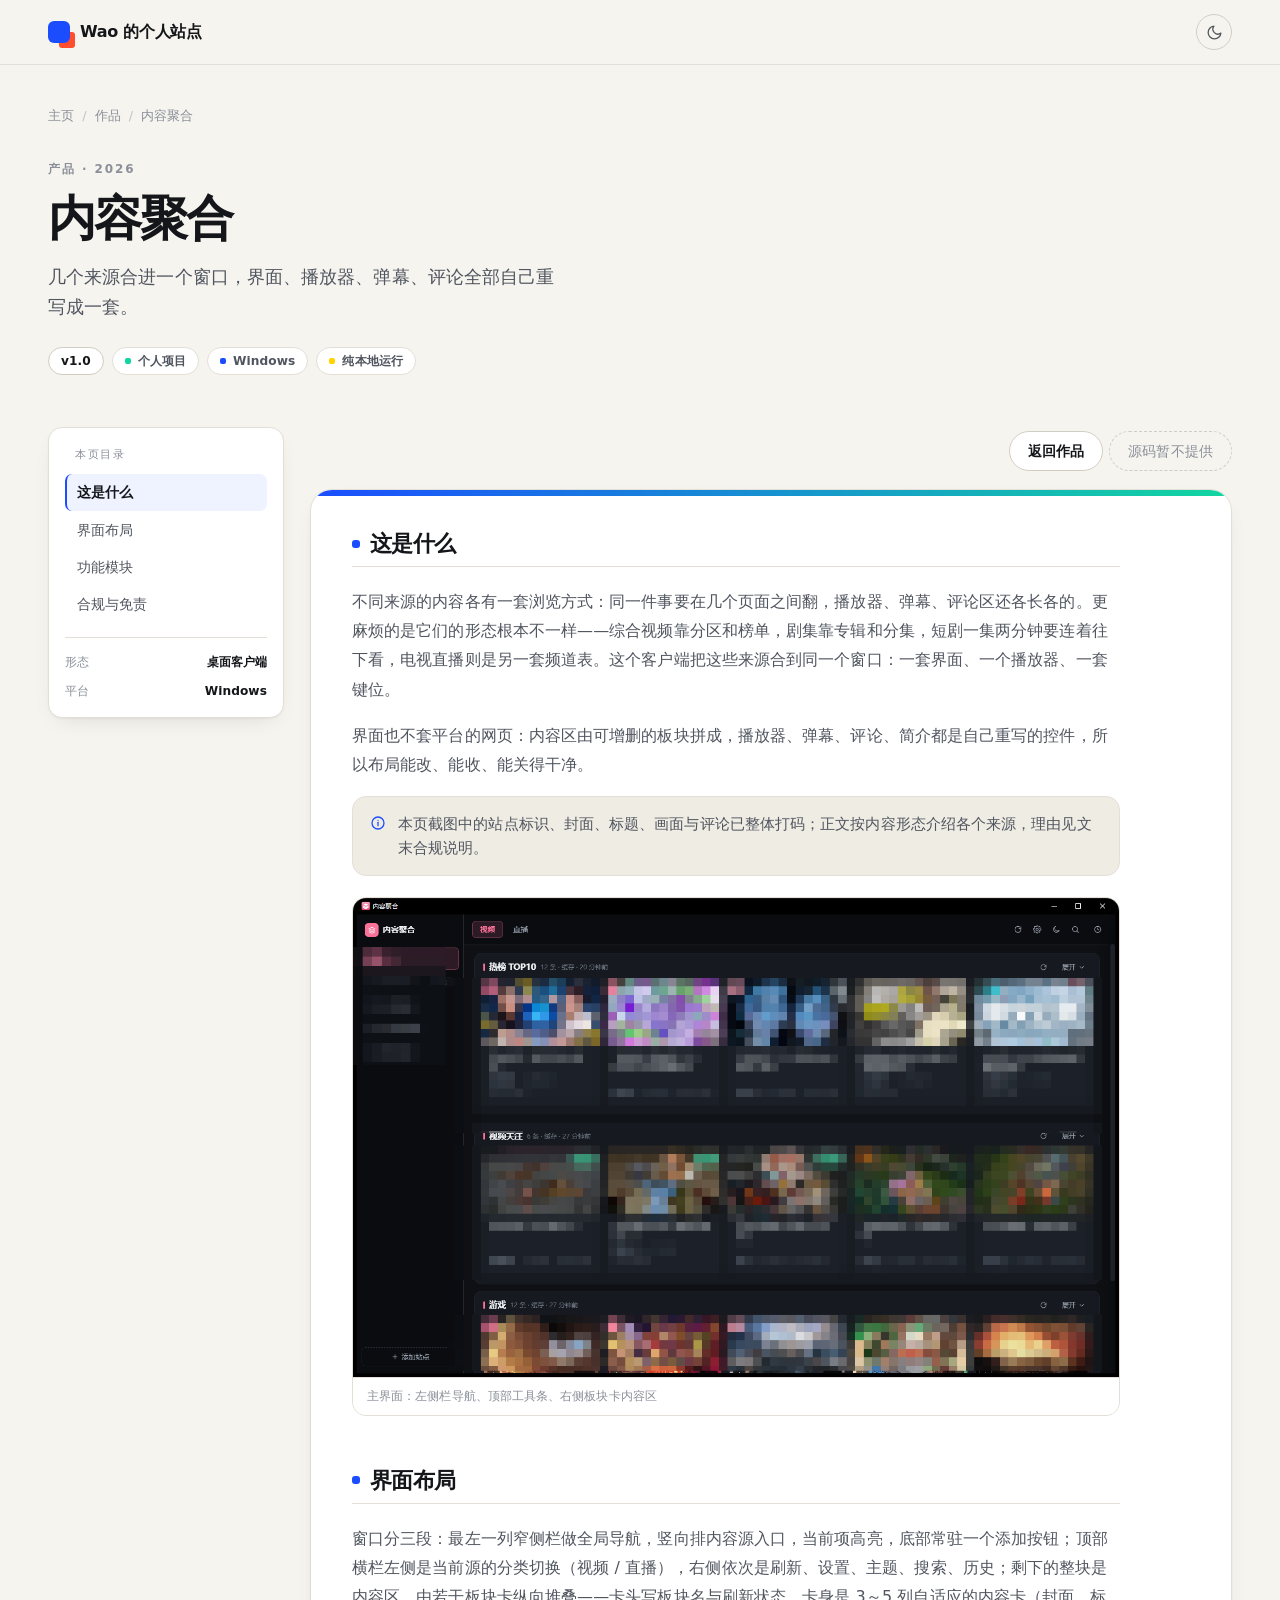
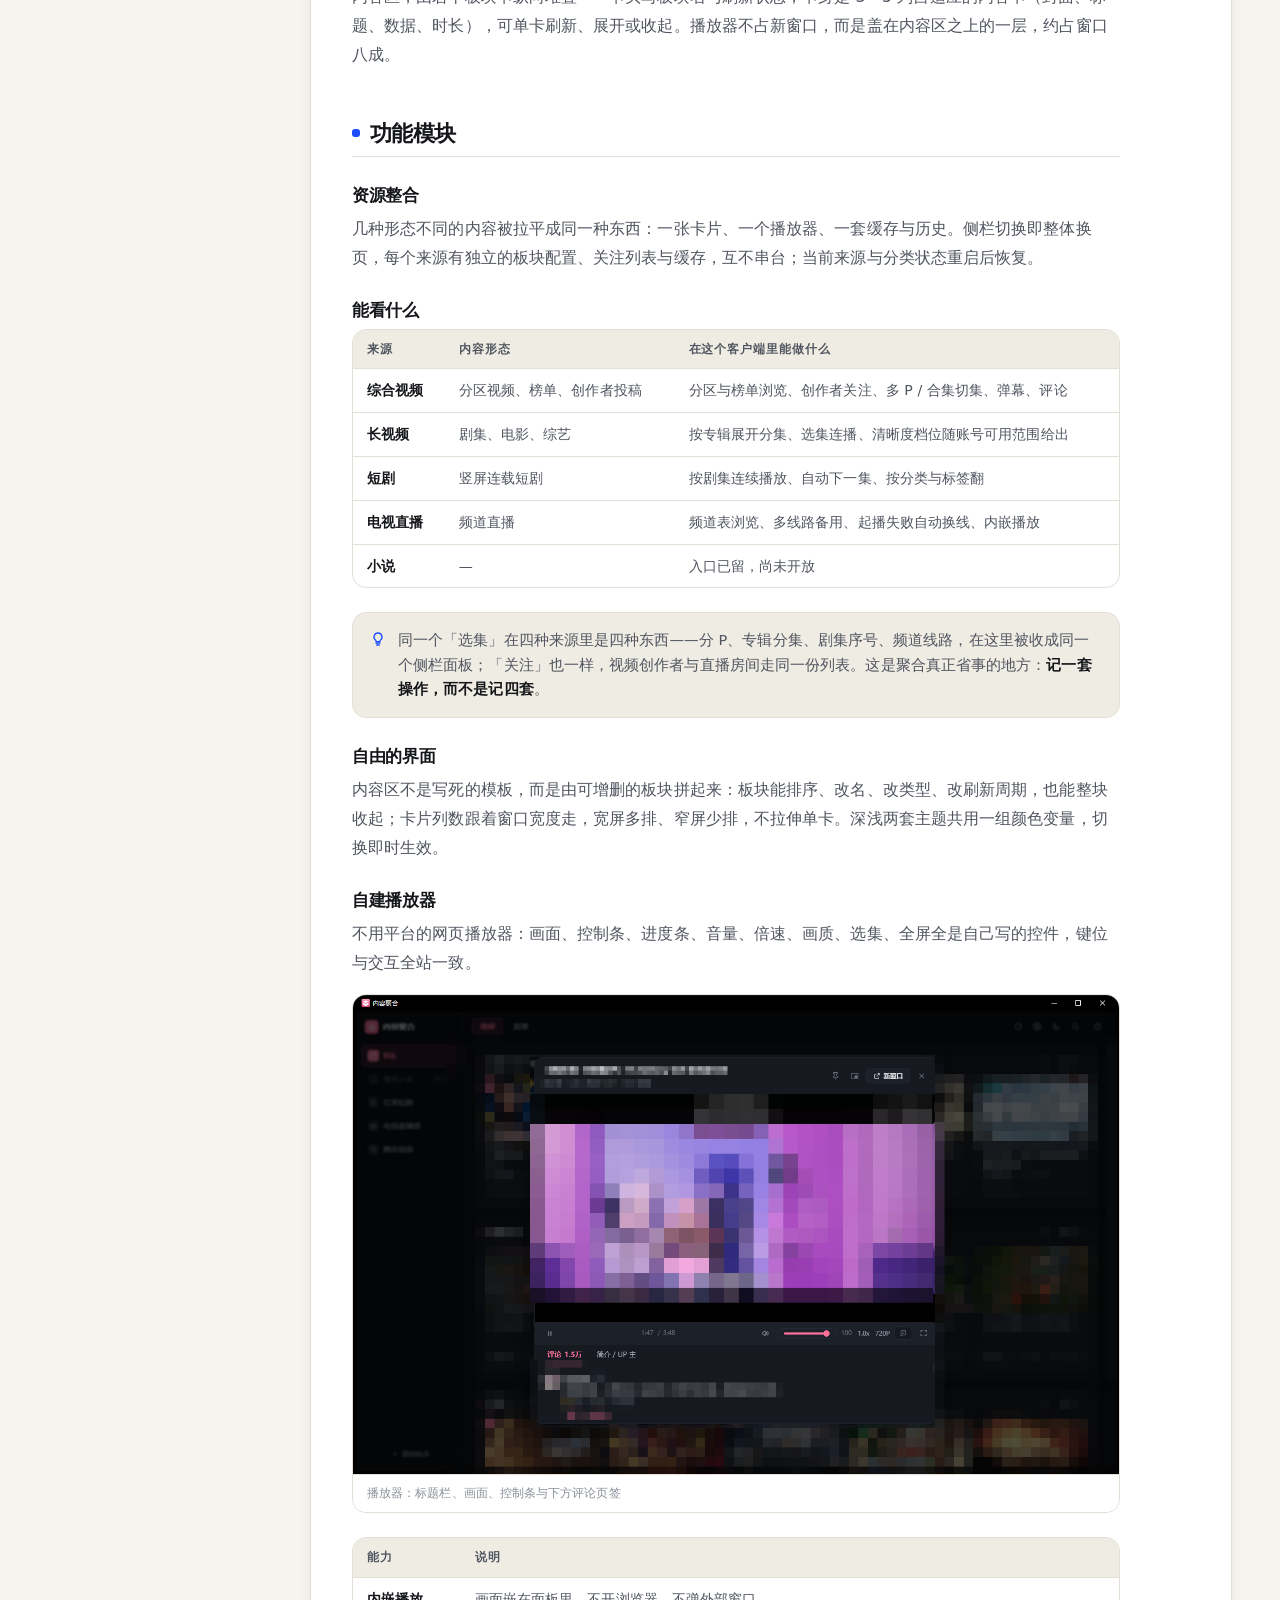
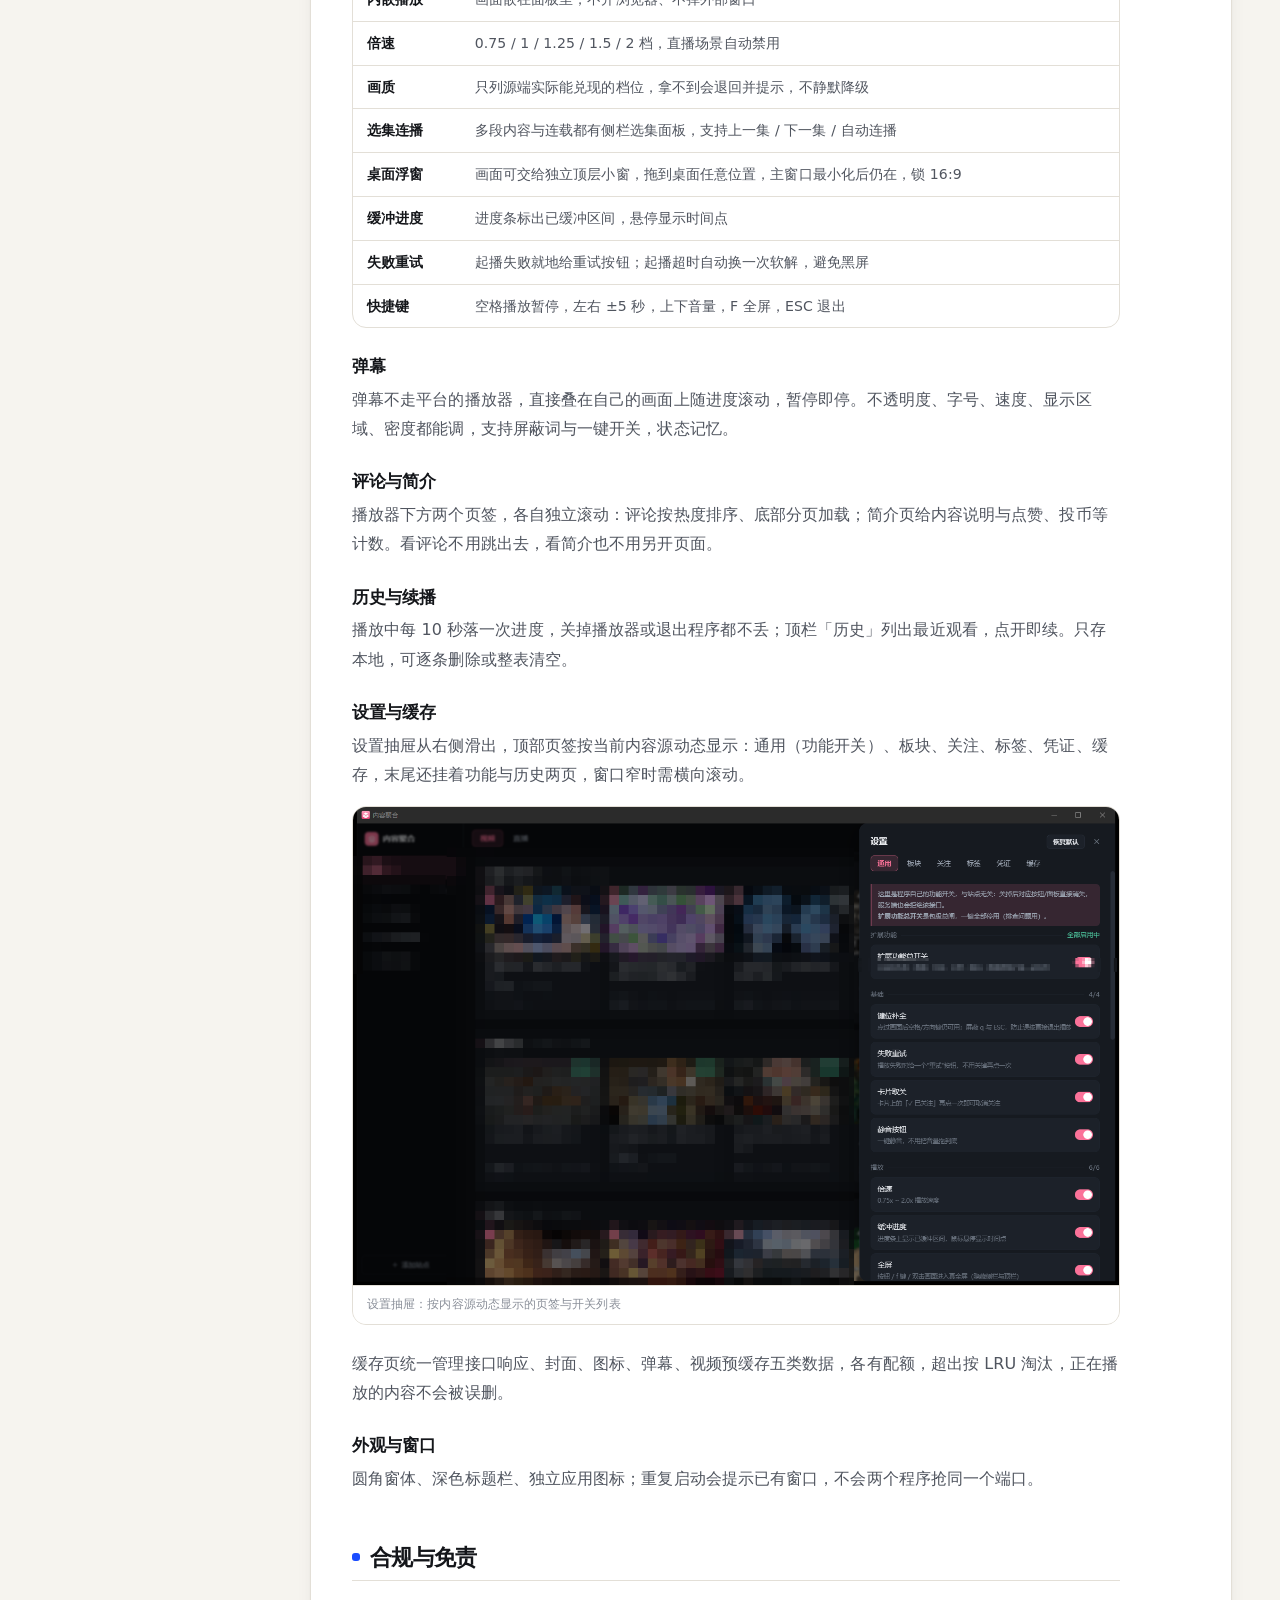
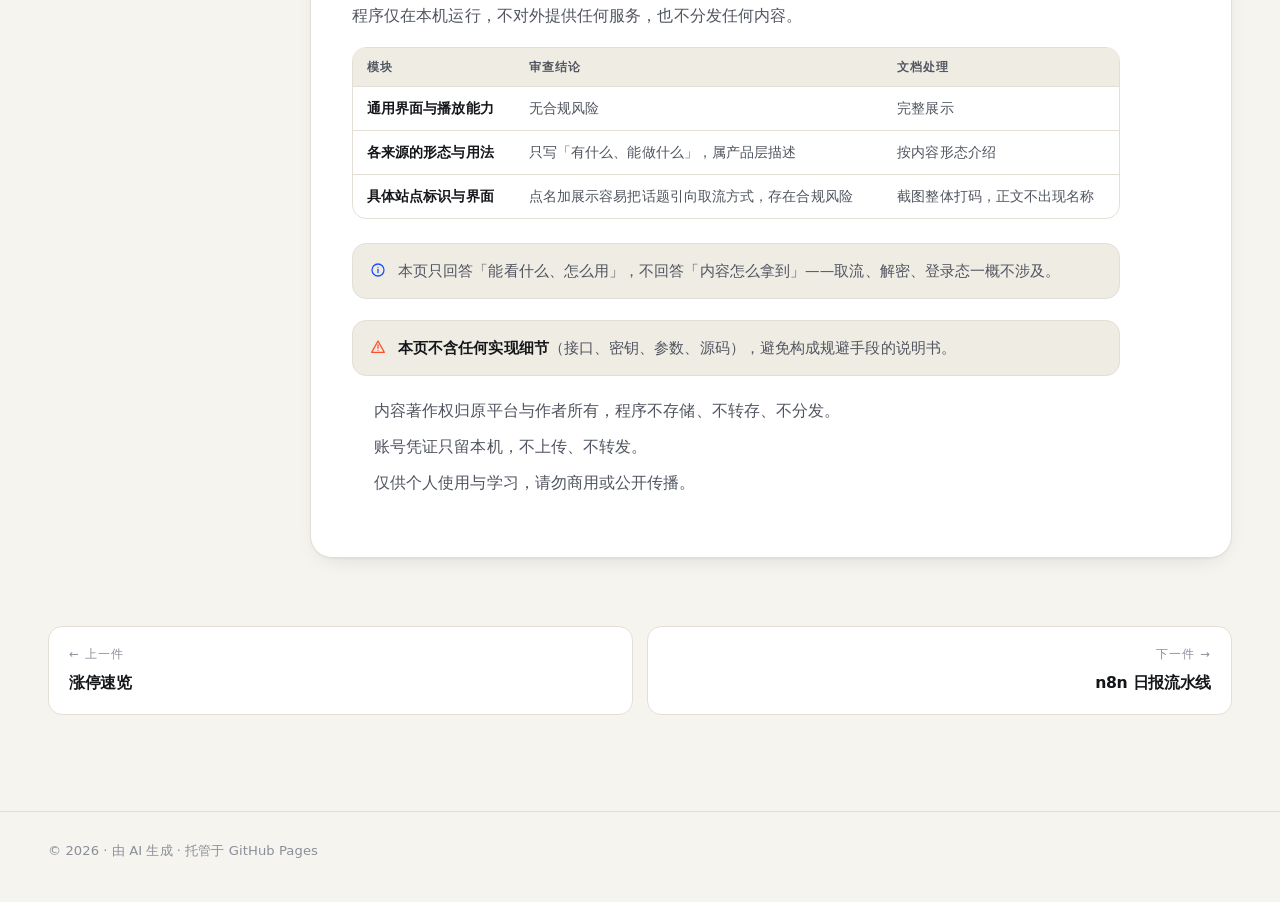
==== commit 39585c0e: "上线前收尾：品牌名与页脚定稿、第三张卡换青城山招生小程序、README 同步合并后的 21 节点链路" ====
--- a/works/content-hub/index.html
+++ b/works/content-hub/index.html
@@ -40,7 +40,7 @@
   <div class="nav__inner container">
     <a class="brand" href="../../index.html">
       <span class="brand__mark" aria-hidden="true"></span>
-      <span>名字</span>
+      <span>Wao 的个人站点</span>
     </a>
     <button class="theme-toggle" data-theme-toggle aria-pressed="false" aria-label="切换主题">
       <svg width="17" height="17" aria-hidden="true"><use href="#i-moon"/></svg>
@@ -132,12 +132,7 @@
 
 <footer class="foot">
   <div class="foot__inner container">
-    <p>© 2026 · 用 HTML 与 CSS 手写 · 托管于 GitHub Pages</p>
-    <nav class="foot__links" aria-label="页脚导航">
-      <a href="../../index.html#works">作品</a>
-      <a href="../../index.html#about">关于</a>
-      <a href="mailto:you@example.com">邮件</a>
-    </nav>
+    <p>© 2026 · 由 AI 生成 · 托管于 GitHub Pages</p>
   </div>
 </footer>
 
--- a/assets/css/main.css
+++ b/assets/css/main.css
@@ -861,14 +861,10 @@
   display: flex;
   flex-wrap: wrap;
   align-items: center;
-  justify-content: space-between;
   gap: 14px;
   font-size: .82rem;
   color: var(--ink-3);
 }
-.foot__links { display: flex; flex-wrap: wrap; gap: 18px; }
-.foot__links a { transition: color .2s; }
-.foot__links a:hover { color: var(--ink); }
 
 /* ---------- 响应式 ---------- */
 
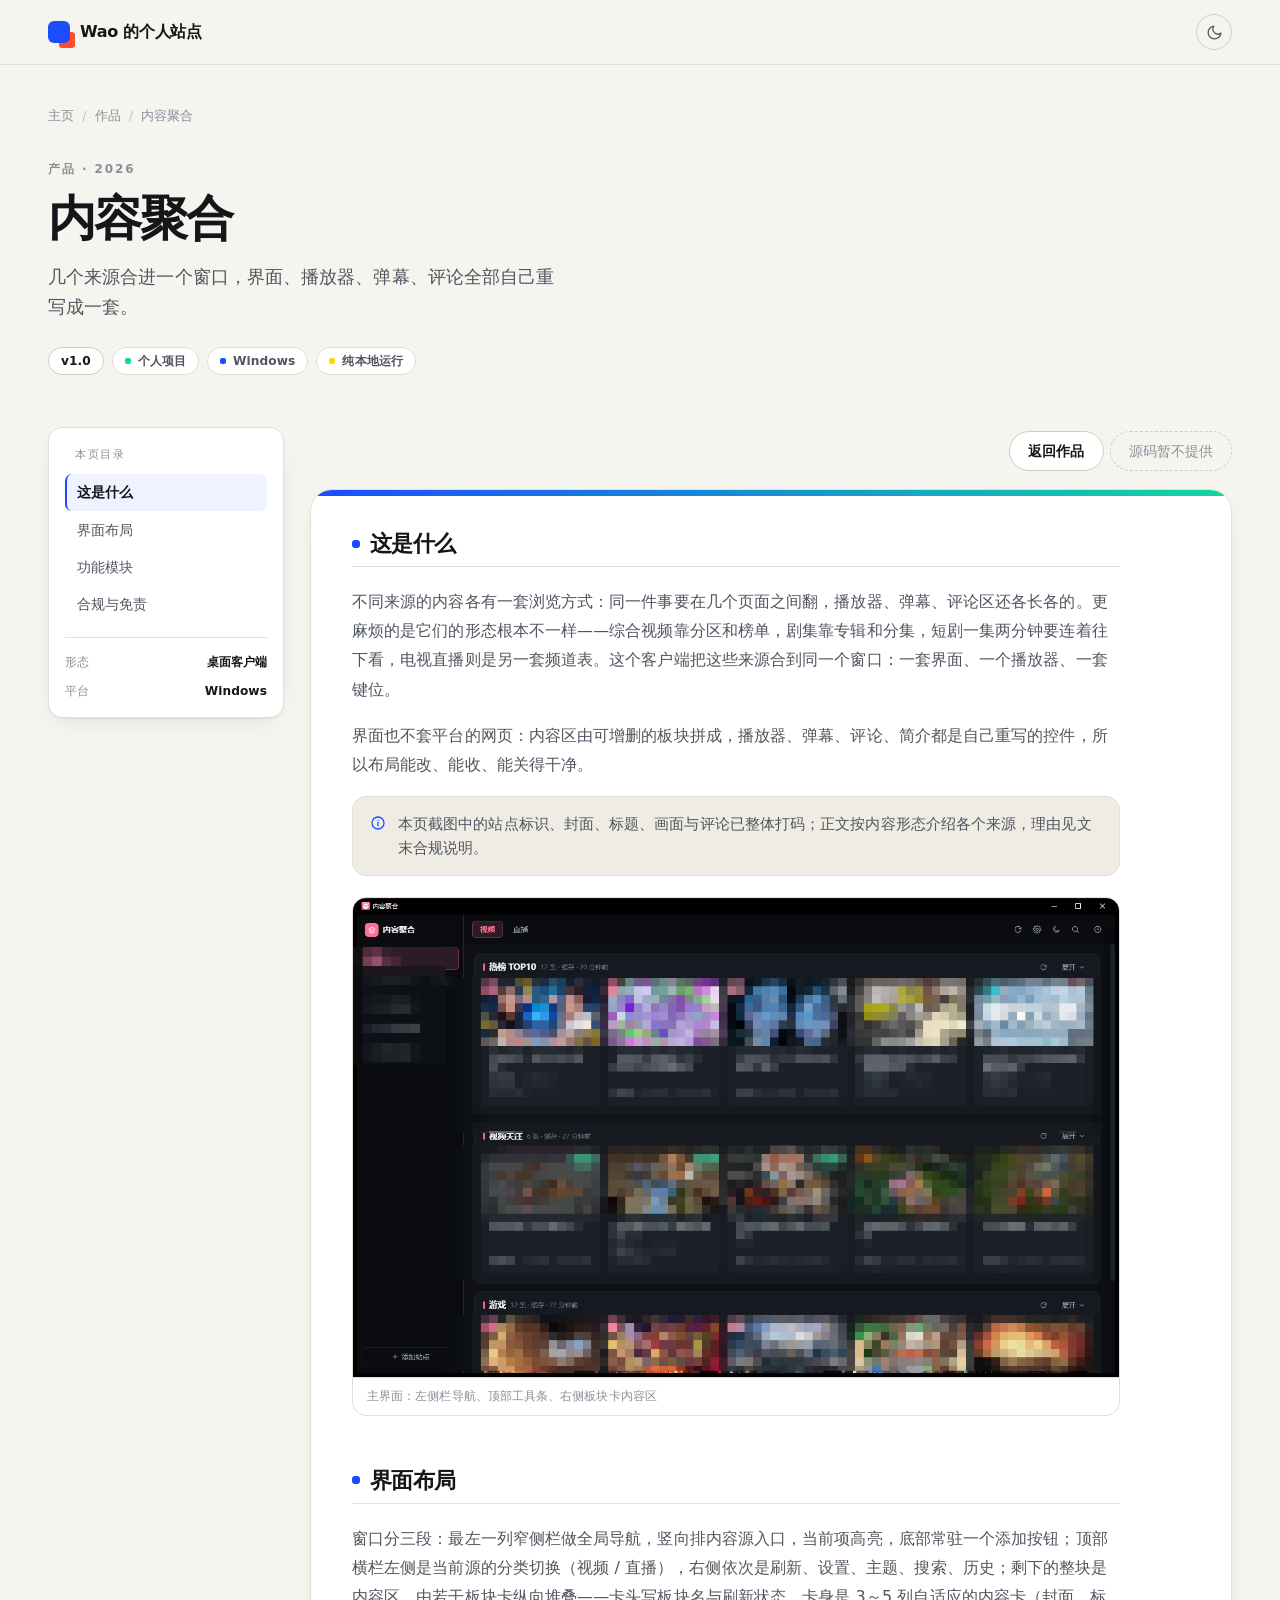
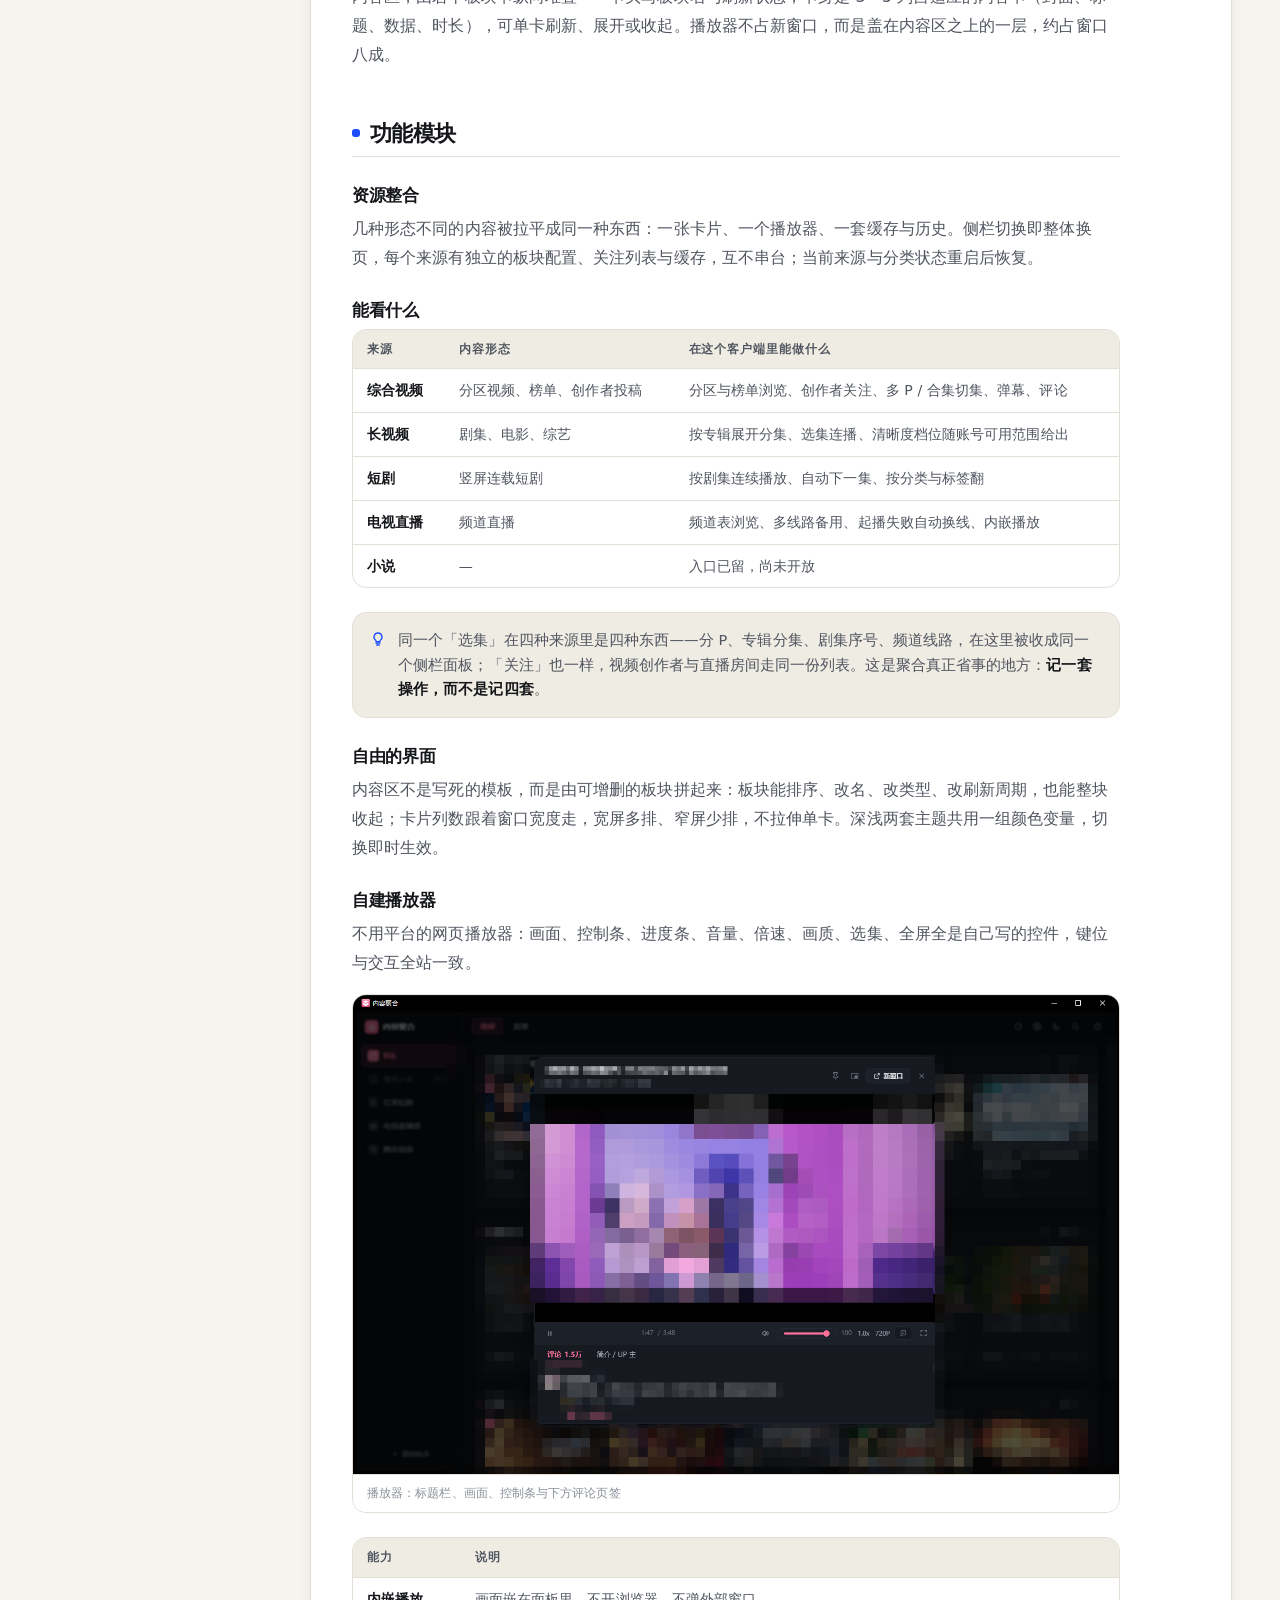
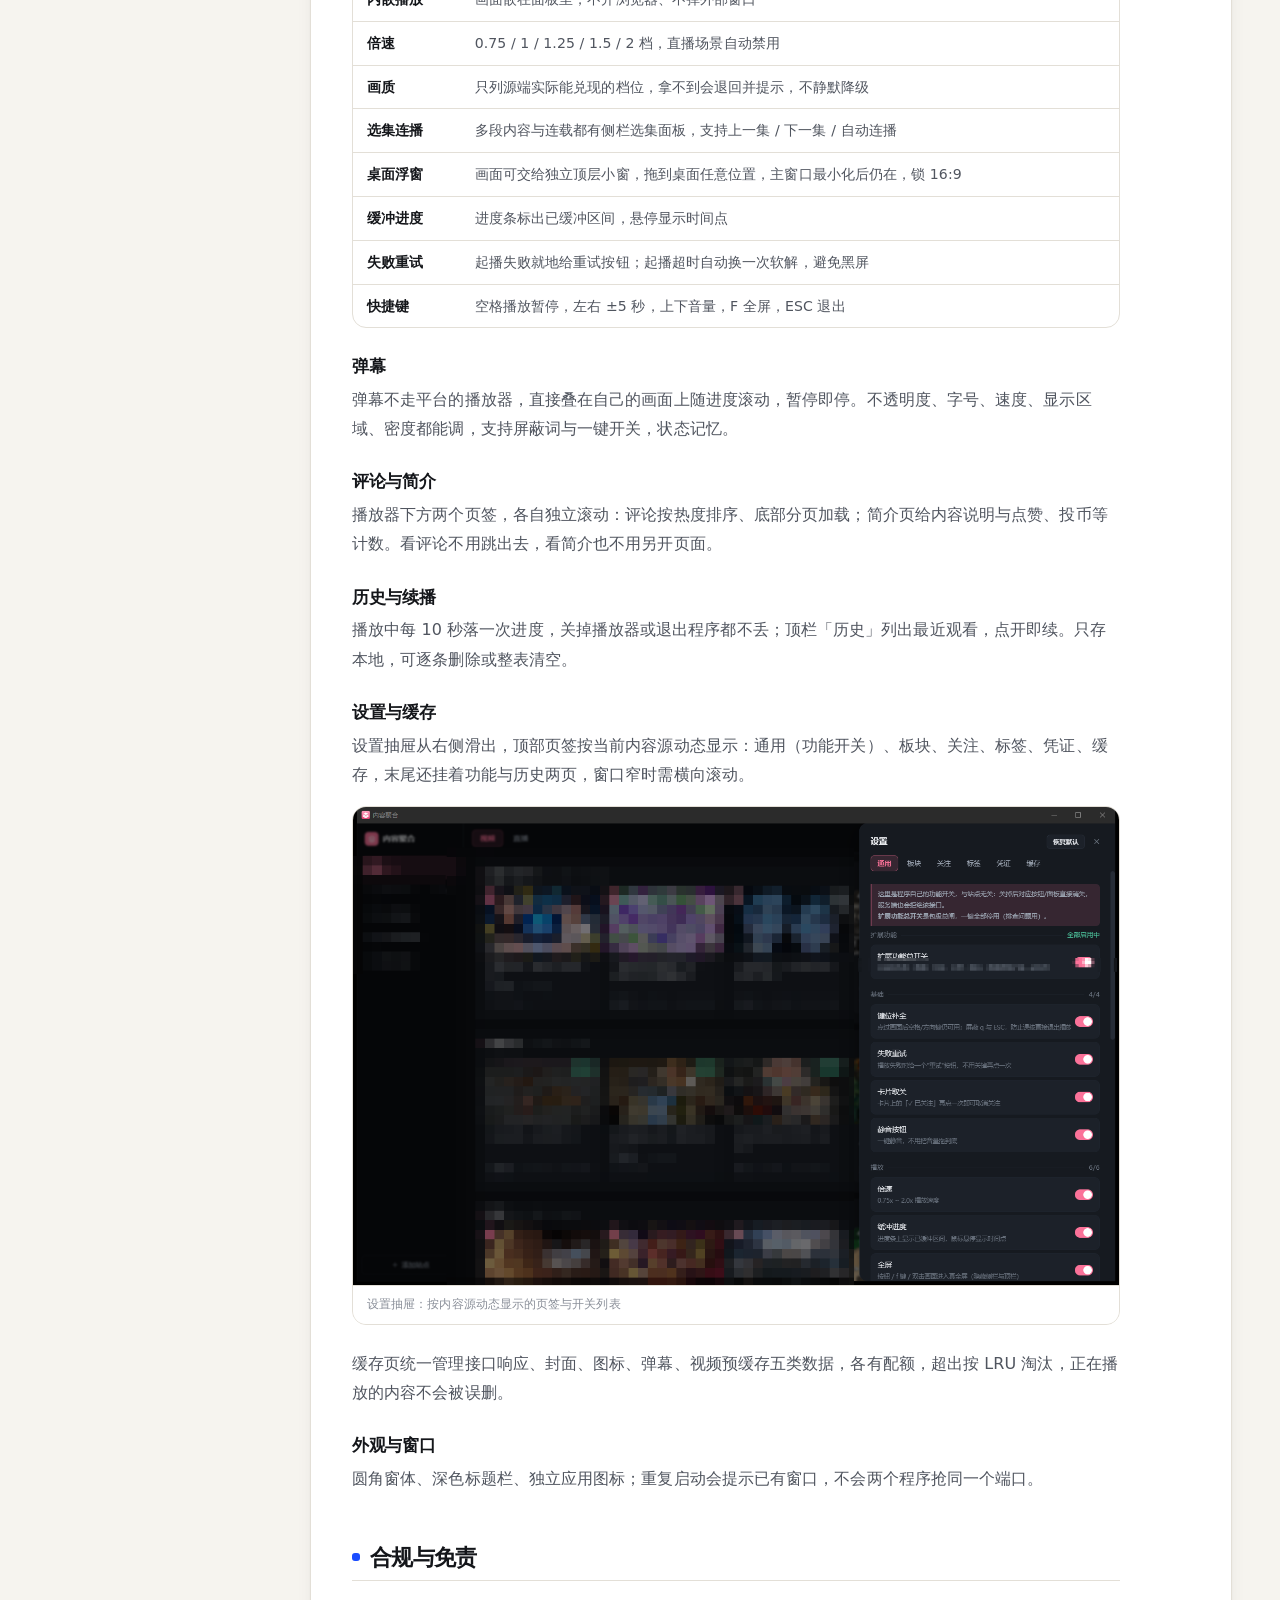
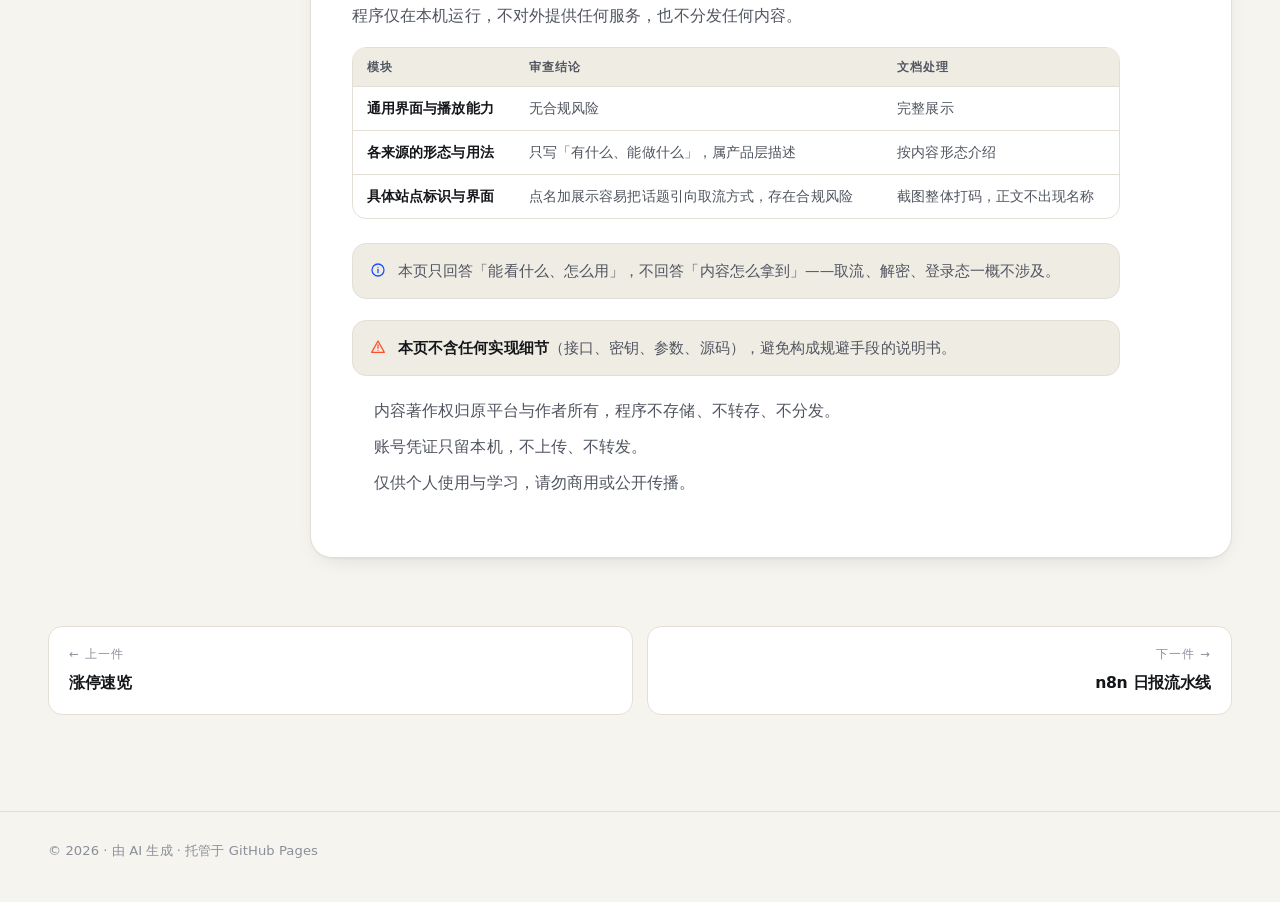
==== commit b6ef0b3a: "主题：跟随系统偏好，阻止浏览器强制反色" ====
--- a/works/content-hub/index.html
+++ b/works/content-hub/index.html
@@ -3,14 +3,26 @@
 <head>
 <meta charset="utf-8">
 <meta name="viewport" content="width=device-width, initial-scale=1, viewport-fit=cover">
-<title>内容聚合 · 个人作品集</title>
+<title>内容聚合 · Wao 的个人站点</title>
 <meta name="description" content="把几个来源的内容合进同一个窗口：一套界面、一个自建播放器、一套键位。">
 <meta name="theme-color" content="#F6F4EF" media="(prefers-color-scheme: light)">
 <meta name="theme-color" content="#0F1116" media="(prefers-color-scheme: dark)">
-<link rel="icon" href="data:image/svg+xml,%3Csvg xmlns='http://www.w3.org/2000/svg' viewBox='0 0 32 32'%3E%3Crect width='32' height='32' rx='8' fill='%231B4DFF'/%3E%3Crect x='8' y='8' width='16' height='16' rx='4' fill='%23FFD400'/%3E%3C/svg%3E">
+<meta name="color-scheme" content="light dark">
+<script>(function(){var d=document.documentElement,t;try{t=localStorage.getItem('site-theme')}catch(e){}if(t!=='dark'&&t!=='light'){t=matchMedia('(prefers-color-scheme: dark)').matches?'dark':'light'}d.setAttribute('data-theme',t)})();</script>
+<link rel="icon" href="../../assets/img/favicon.svg" type="image/svg+xml">
+<link rel="icon" href="../../assets/img/favicon.ico" sizes="32x32">
+<link rel="apple-touch-icon" href="../../assets/img/apple-touch-icon.png">
 <link rel="stylesheet" href="../../assets/css/tokens.css">
 <link rel="stylesheet" href="../../assets/css/main.css">
 <link rel="stylesheet" href="../../assets/css/work.css">
+<link rel="canonical" href="https://wao777.top/works/content-hub/">
+<meta property="og:url" content="https://wao777.top/works/content-hub/">
+<meta property="og:site_name" content="Wao 的个人站点">
+<meta property="og:locale" content="zh_CN">
+<meta property="og:type" content="article">
+<meta property="og:title" content="内容聚合 · Wao 的个人站点">
+<meta property="og:description" content="把几个来源的内容合进同一个窗口：一套界面、一个自建播放器、一套键位。">
+<meta name="twitter:card" content="summary">
 </head>
 <body style="--c1:#1B4DFF; --c2:#12D6A0">
 
--- a/assets/css/tokens.css
+++ b/assets/css/tokens.css
@@ -4,7 +4,8 @@
    ============================================================ */
 
 :root {
-  color-scheme: light;
+  /* 声明本页自带明暗两套，浏览器不再插手"强制深色/自动反色" */
+  color-scheme: light dark;
 
   /* 底层 */
   --bg: #F6F4EF;
@@ -47,6 +48,11 @@
   --dur: .42s;
 }
 
+/* 手动选定浅色时，滚动条 / 表单控件也用浅色 */
+[data-theme="light"] {
+  color-scheme: light;
+}
+
 /* 深色为可选模式，默认以米白设计为准 */
 [data-theme="dark"] {
   color-scheme: dark;
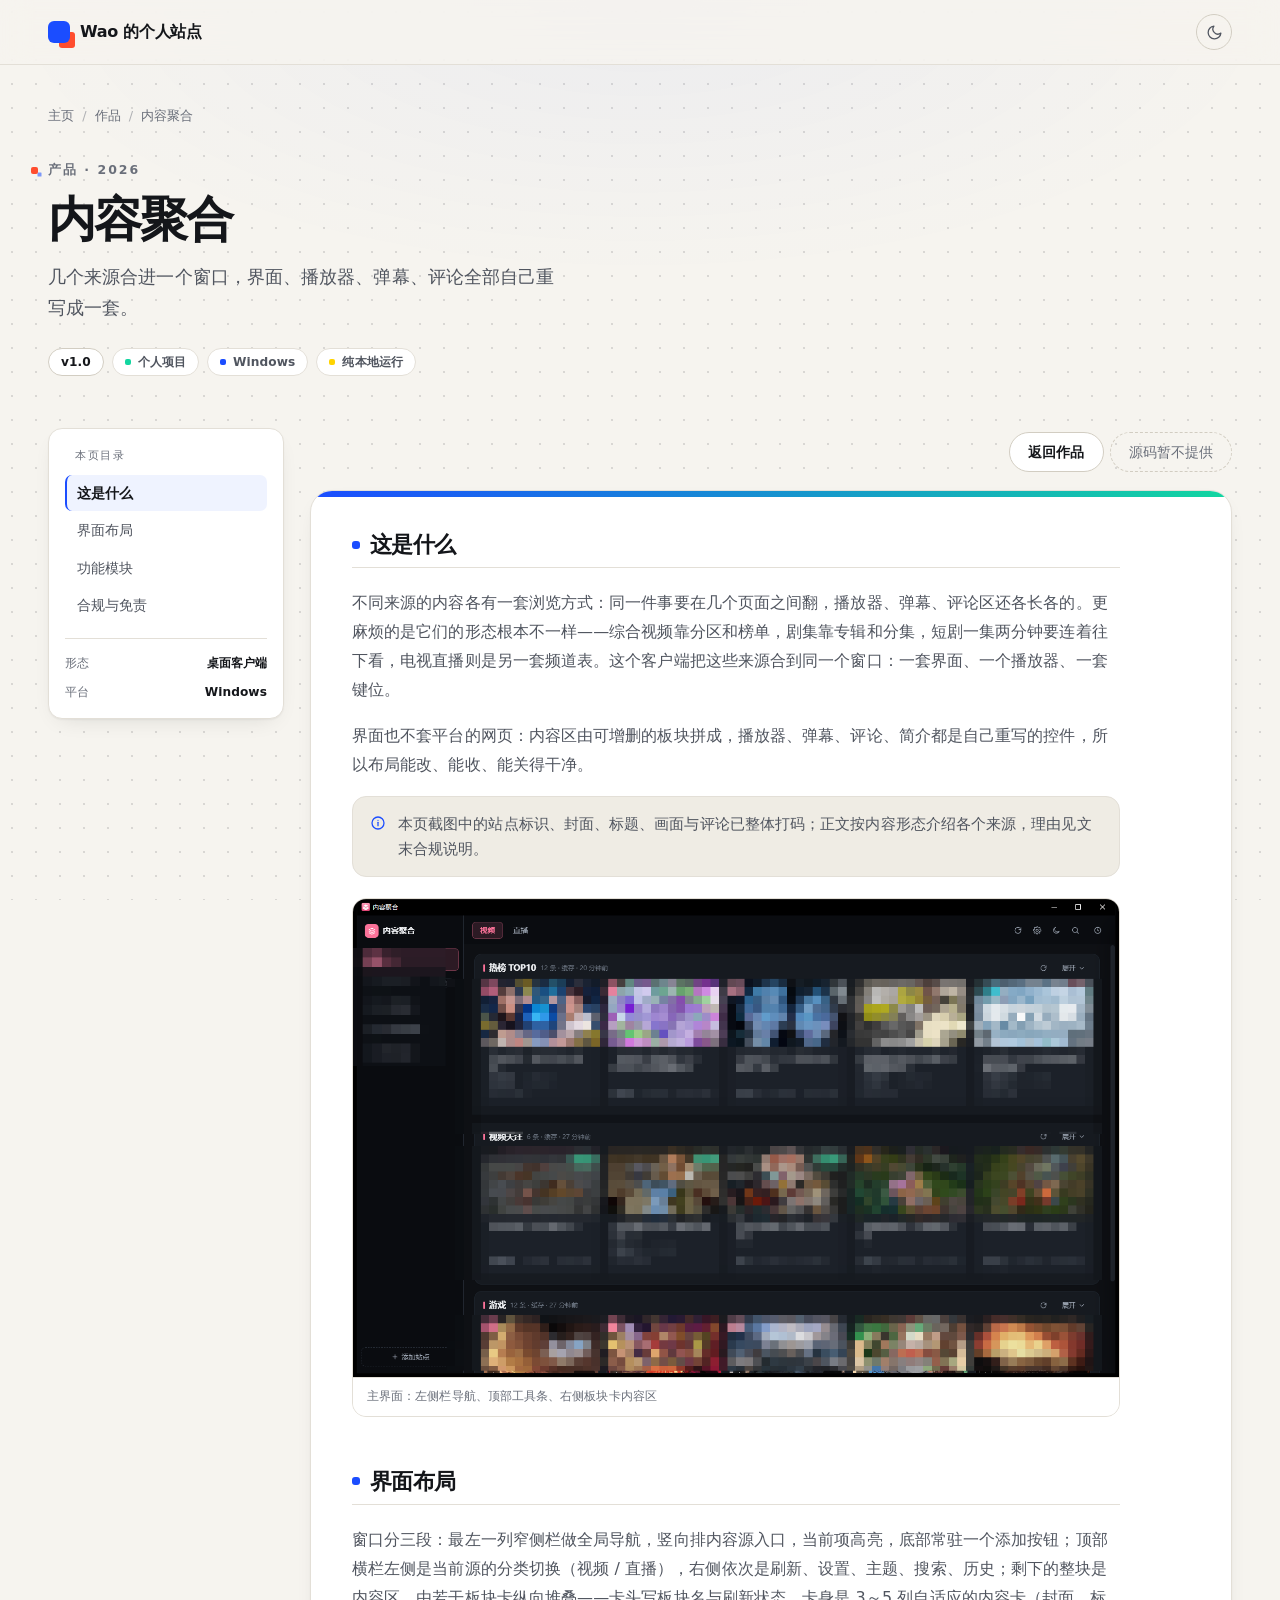
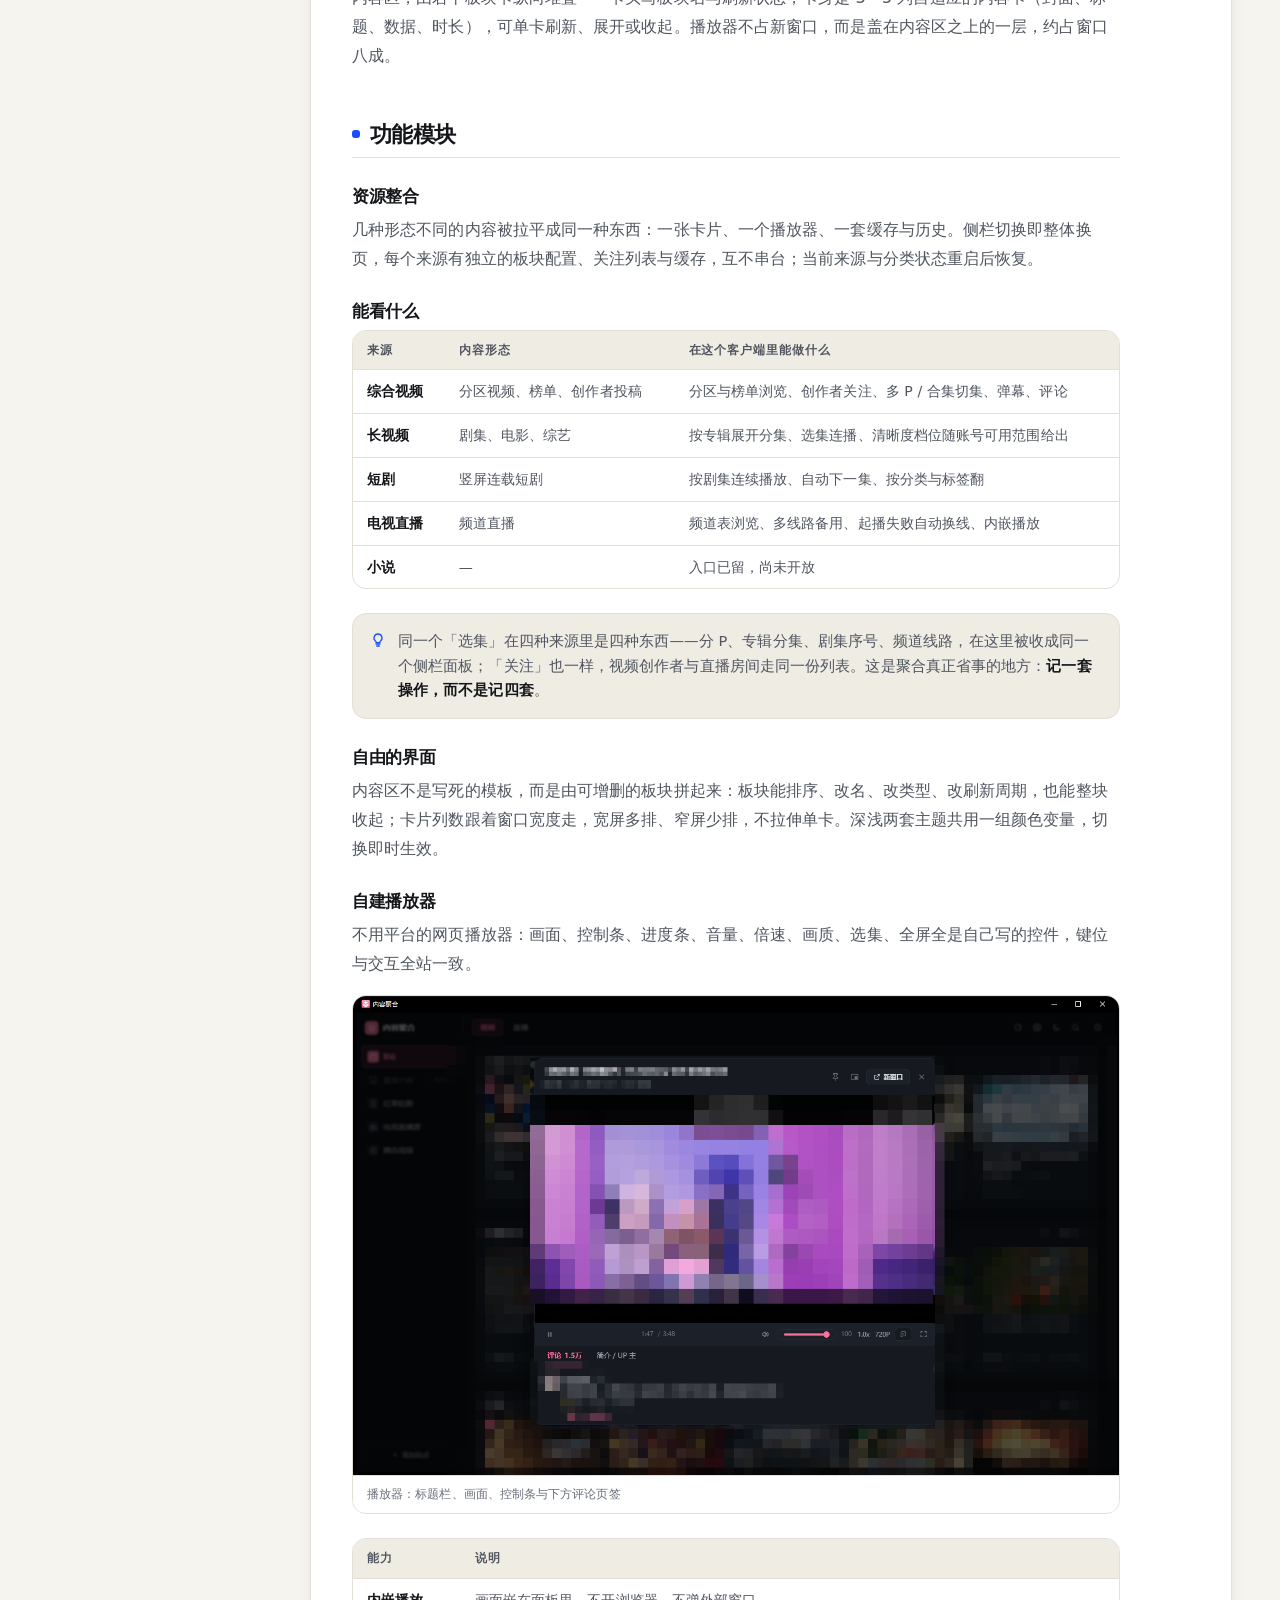
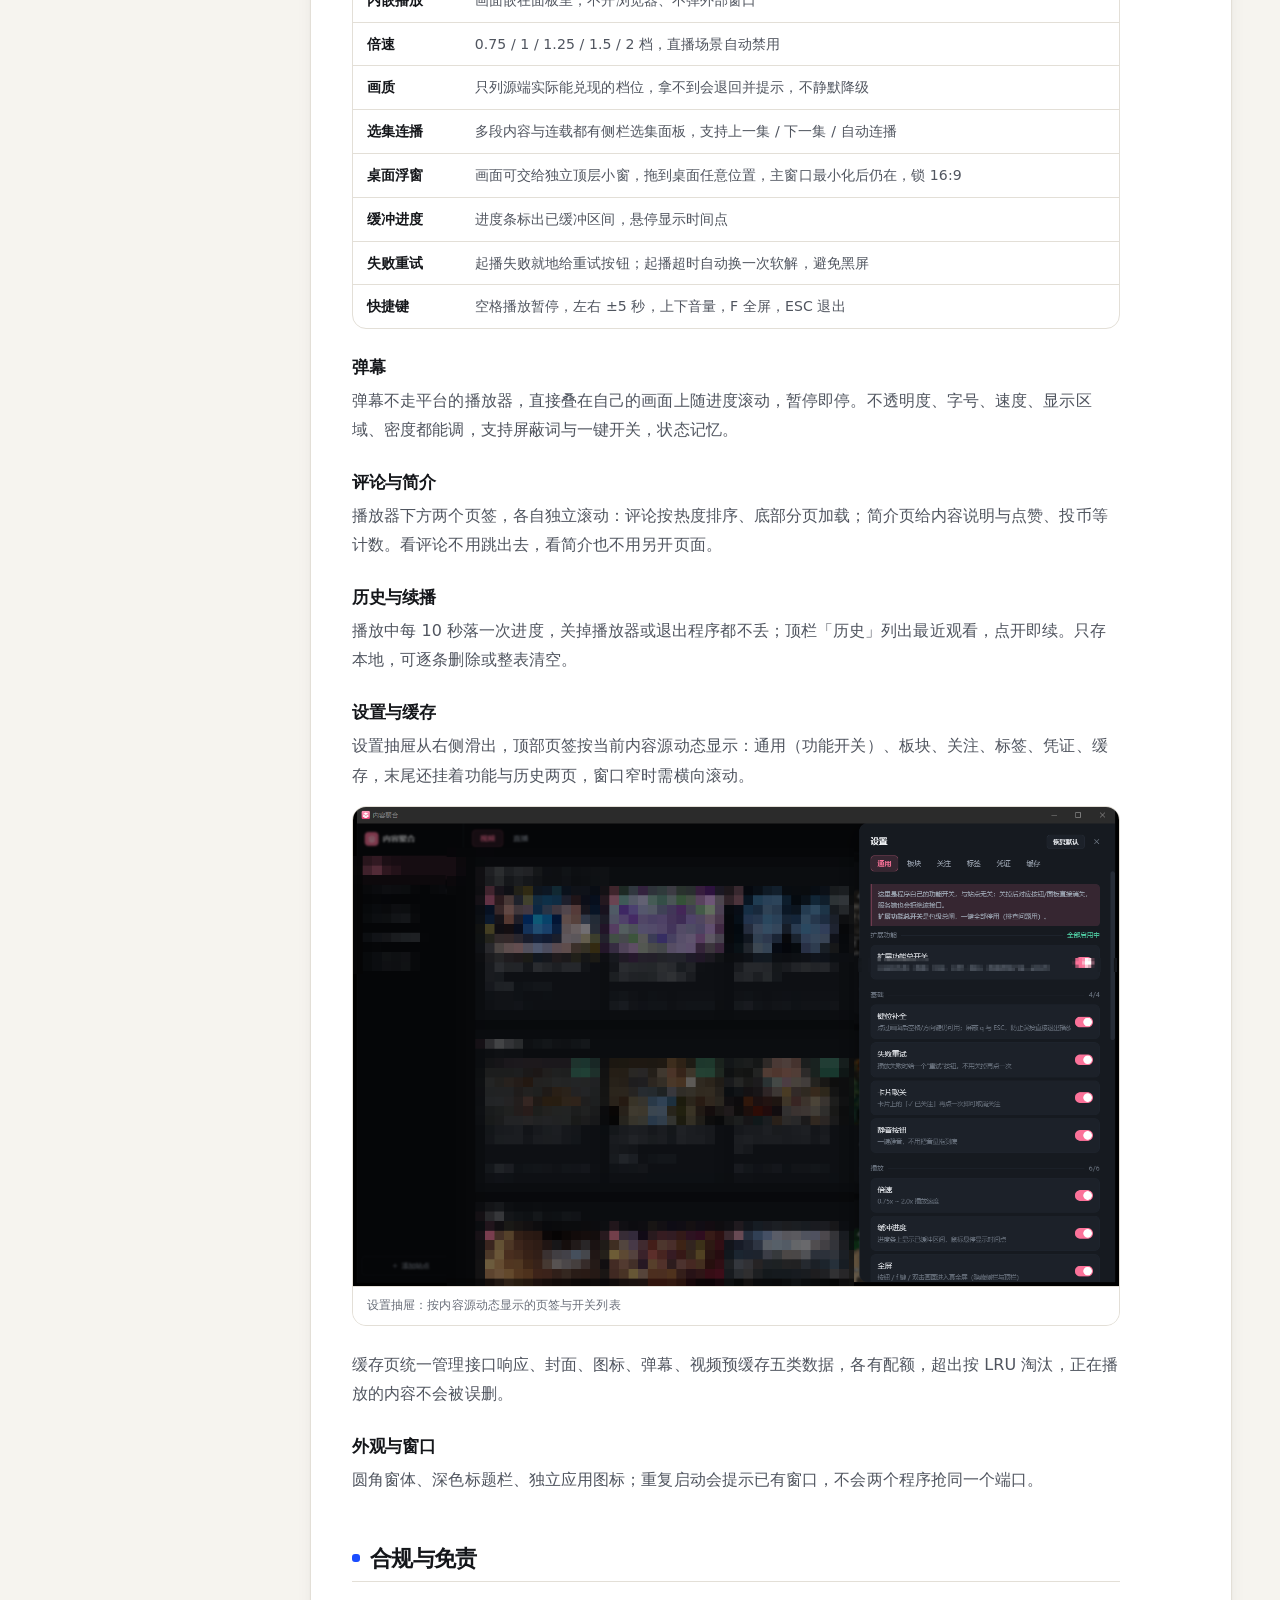
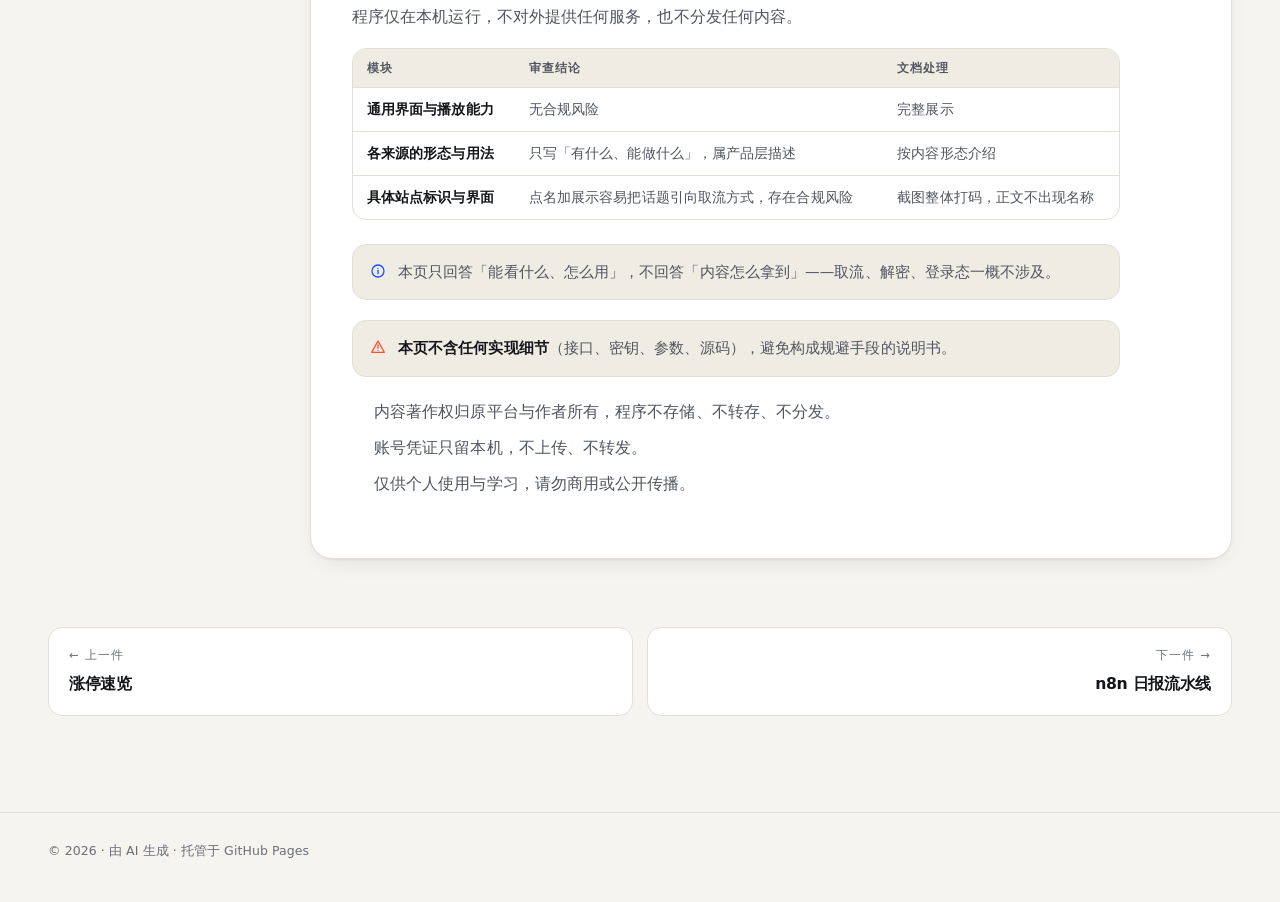
==== commit 05dc7a9d: "手机端适配：响应式排版、触屏交互与安全区，桌面端逐字节不变 改动全部落在 max-width / hover:none 媒体查询里，桌面宽度下无媒体查询的规则一行未动 （1440 主页中段与详情页截图" ====
--- a/works/content-hub/index.html
+++ b/works/content-hub/index.html
@@ -98,7 +98,7 @@
 <p>不同来源的内容各有一套浏览方式：同一件事要在几个页面之间翻，播放器、弹幕、评论区还各长各的。更麻烦的是它们的形态根本不一样——综合视频靠分区和榜单，剧集靠专辑和分集，短剧一集两分钟要连着往下看，电视直播则是另一套频道表。这个客户端把这些来源合到同一个窗口：一套界面、一个播放器、一套键位。</p>
 <p>界面也不套平台的网页：内容区由可增删的板块拼成，播放器、弹幕、评论、简介都是自己重写的控件，所以布局能改、能收、能关得干净。</p>
 <div class="callout"><svg width="16" height="16" aria-hidden="true"><use href="#i-info"/></svg><p>本页截图中的站点标识、封面、标题、画面与评论已整体打码；正文按内容形态介绍各个来源，理由见文末合规说明。</p></div>
-<figure class="shot shot--img"><img src="./img/01-main.png" alt="主界面：左侧导航栏、顶部工具条与板块卡内容区" width="1440" height="900"><figcaption>主界面：左侧栏导航、顶部工具条、右侧板块卡内容区</figcaption></figure>
+<figure class="shot shot--img"><img src="./img/01-main.png" alt="主界面：左侧导航栏、顶部工具条与板块卡内容区" width="1440" height="900" loading="lazy" decoding="async"><figcaption>主界面：左侧栏导航、顶部工具条、右侧板块卡内容区</figcaption></figure>
 <h2 id="ui">界面布局</h2>
 <p>窗口分三段：最左一列窄侧栏做全局导航，竖向排内容源入口，当前项高亮，底部常驻一个添加按钮；顶部横栏左侧是当前源的分类切换（视频 / 直播），右侧依次是刷新、设置、主题、搜索、历史；剩下的整块是内容区，由若干板块卡纵向堆叠——卡头写板块名与刷新状态，卡身是 3～5 列自适应的内容卡（封面、标题、数据、时长），可单卡刷新、展开或收起。播放器不占新窗口，而是盖在内容区之上的一层，约占窗口八成。</p>
 <h2 id="mod">功能模块</h2>
--- a/assets/css/tokens.css
+++ b/assets/css/tokens.css
@@ -13,11 +13,15 @@
   --sunken: #EFECE4;
   --line: #E3DFD7;
   --line-strong: #D2CDC2;
+  /* 卡片描边：比 --line 重一档。纸底与卡面明度差太小，1px --line 在 2560 上看不见 */
+  --card-line: color-mix(in srgb, var(--ink) 9%, var(--line));
 
   /* 文字 */
   --ink: #14161A;
   --ink-2: #50555F;
-  --ink-3: #8A8F99;
+  /* 12px 及以下小字专用：原 #8A8F99 在白底 3.2:1、米白底 3.0:1，不达 AA；
+     #6A6F7A 在白底 5.0:1、米白底 4.6:1 */
+  --ink-3: #6A6F7A;
 
   /* 品牌主色 + 撞色（全站只用这 4 个色） */
   --brand: #1B4DFF;
@@ -28,6 +32,16 @@
   /* 字体 */
   --mono: ui-monospace, SFMono-Regular, "SF Mono", Menlo, Consolas,
           "Liberation Mono", "Courier New", monospace;
+
+  /* 字号：5 档 + 两个流体显示级。
+     原先 0.66～1.22rem 之间塞了 12 个值，相邻只差 0.3–0.7px，肉眼分不出 = 无级。
+     现在每一档对应一种角色，不再有"差不多大"的中间值：
+     2xs=装饰微字 · xs=标签 · sm=正文 · md=条目标题 · lg=区块导语 */
+  --fs-2xs: .6875rem;   /* 11px  流程副标签、平台标签 */
+  --fs-xs:  .78125rem;  /* 12.5px eyebrow / meta / tag / 分区标签 / 页脚 */
+  --fs-sm:  .875rem;    /* 14px   卡片与工具的描述 */
+  --fs-md:  1.0625rem;  /* 17px   卡片标题、工具名 */
+  --fs-lg:  1.25rem;    /* 20px   日报导语 */
 
   /* 尺寸 */
   --w-max: 1280px;
@@ -65,7 +79,7 @@
 
   --ink: #EDEFF4;
   --ink-2: #A7AEBC;
-  --ink-3: #6E7684;
+  --ink-3: #848C9B;
 
   --brand: #6C8CFF;
   --pop-a: #FF6A4D;
--- a/assets/css/main.css
+++ b/assets/css/main.css
@@ -12,10 +12,22 @@
 
 body {
   margin: 0;
-  background: var(--bg);
+  background-color: var(--bg);
+  /* 纸纹：24px 点阵，附着固定在视口 —— 滚动时纹不动，像纸背的肌理。
+     卡片自带白底，会把它盖住，所以纹理只从留白里透出来。 */
+  background-image: radial-gradient(circle,
+                    color-mix(in srgb, var(--ink) 13%, transparent) 1px,
+                    transparent 1.2px);
+  background-size: 24px 24px;
+  background-repeat: repeat;
+  background-attachment: fixed;
   color: var(--ink);
-  font-family: "Inter", "HarmonyOS Sans SC", "PingFang SC", "Hiragino Sans GB",
-               "Microsoft YaHei", "Noto Sans SC", system-ui, -apple-system, "Segoe UI", sans-serif;
+  /* 拉丁排在中文之前：Inter 并没有加载（无 @font-face、无外链），
+     若把它放首位，数字与英文会落到雅黑自带的拉丁字形上，几何感全丢。
+     Segoe UI 是 Windows 必有的一项，先让它接管西文，中文再落到雅黑。 */
+  font-family: "Segoe UI", "Inter", "HarmonyOS Sans SC", "PingFang SC",
+               "Hiragino Sans GB", "Microsoft YaHei", "Noto Sans SC",
+               system-ui, -apple-system, sans-serif;
   font-size: 16px;
   line-height: 1.65;
   letter-spacing: .005em;
@@ -49,6 +61,32 @@
   padding-inline: var(--gutter);
 }
 
+/* 横屏刘海机：viewport-fit=cover 之后内容会顶到圆角/刘海下面，
+   两侧让出安全区。桌面与普通浏览器 env() 为 0，max() 取到的仍是 --gutter，
+   所以这一条在非刘海设备上等于没写。 */
+@supports (padding: max(0px)) {
+  .container {
+    padding-left: max(var(--gutter), env(safe-area-inset-left));
+    padding-right: max(var(--gutter), env(safe-area-inset-right));
+  }
+}
+
+/* 2K / 超宽屏的容器宽度：
+   1280 封顶在 1920（1080p）上刚好吃满观感，到 2560 就只占屏宽一半、
+   两侧各剩 640px —— 边带装饰填得再满，内容本身没长大，整体还是缩在中间。
+   所以让容器越过 1920 之后跟着视口长：1280 → 1520 线性（每宽 100px 放 37.5px），
+   到 1600 封顶（≈2773 宽才够到，超宽屏不会无限拉长）。
+   1920 及以下完全不动，1080p 那一版一个像素都不变。
+   为什么挂在 body.page-home 而不是 :root：详情页共用 main.css，
+   它们要维持现有版心（`.doc__head` 56rem / 正文 48rem 是按 1280 配的），
+   用户也明确要求详情页先不动。变量写在 body 上，rail / pager 的
+   `calc((100vw - var(--w-max)) / 2 ...)` 会自动跟着走，不用另改公式。 */
+@media (min-width: 1920px) {
+  body.page-home {
+    --w-max: clamp(1280px, 1280px + (100vw - 1920px) * .375, 1600px);
+  }
+}
+
 .skip {
   position: absolute;
   left: -9999px;
@@ -62,11 +100,330 @@
 .skip:focus { left: 0; }
 
 .eyebrow {
-  font-size: .75rem;
+  font-size: var(--fs-xs);
   font-weight: 600;
   letter-spacing: .16em;
   text-transform: uppercase;
   color: var(--ink-3);
+}
+
+/* ---------- 背景装饰 ----------
+   页面留白多，纯色底显空。这里只在留白处补几笔「版式笔画」：
+   纸纹 + 顶部光雾（全局），刻尺 / 描边环 / 斜纹块 / 小方块（区块局部）。
+   三条规矩：
+   · 一律 z-index:-1 + pointer-events:none —— 衬在内容之下，不吃点击、不进 tab 序；
+   · 颜色全部由 --ink / --brand / --pop-* 混合，深色模式自动跟着翻，不另写一套；
+   · 不占文档流、不加元素，全部用伪元素画，正文一个字没动。 */
+
+/* 顶部一层极淡的品牌色光，把"平"的米白托出一点层次 */
+body::before {
+  content: "";
+  position: fixed;
+  inset: 0 0 auto;
+  height: 44vh;
+  z-index: -1;
+  pointer-events: none;
+  background: radial-gradient(72% 100% at 50% 0,
+              color-mix(in srgb, var(--brand) 4.5%, transparent),
+              transparent 70%);
+}
+
+/* 深色下点阵要收一号，否则亮点在近黑底上太抢 */
+[data-theme="dark"] body {
+  background-image: radial-gradient(circle,
+                    color-mix(in srgb, var(--ink) 7%, transparent) 1px,
+                    transparent 1.2px);
+}
+
+/* eyebrow 左侧一枚小色块（蓝底 + 橙偏移影，同导航栏 .brand__mark 的语言），
+   绝对定位挂在文字左外侧，不动原有缩进 */
+.eyebrow { position: relative; }
+
+.eyebrow::before {
+  content: "";
+  position: absolute;
+  left: -17px;
+  top: 50%;
+  width: 7px;
+  height: 7px;
+  margin-top: -3.5px;
+  border-radius: 2px;
+  background: var(--pop-a);
+  box-shadow: 5px 4px 0 -1.5px color-mix(in srgb, var(--brand) 55%, transparent);
+  pointer-events: none;
+}
+
+/* Hero 左下角一排刻尺；右下的描边环改成日报卡背后的一枚大环，见下 */
+.hero { position: relative; }
+
+.hero::before {
+  content: "";
+  position: absolute;
+  z-index: -1;
+  left: var(--gutter);
+  bottom: clamp(30px, 4.2vw, 54px);
+  width: 132px;
+  height: 9px;
+  pointer-events: none;
+  background: repeating-linear-gradient(90deg,
+              color-mix(in srgb, var(--ink) 34%, transparent) 0 1px,
+              transparent 1px 22px);
+  -webkit-mask-image: linear-gradient(to right, #000 0 62%, transparent 100%);
+  mask-image: linear-gradient(to right, #000 0 62%, transparent 100%);
+}
+
+/* 日报卡背后的大描边环（原先是 84px 小环窝在卡片右下角）。
+   小环的毛病是"顶在角点上"：黄底板下探到 hero 内容下沿之下 12px，环顶只比
+   底板低 4px，底板 22px 圆角的角点正好压在环的最高点 —— 读成"卡片踩着圆球
+   边缘、随时会滑下来"。缩小、下移、贴分隔线都试过，换来的只是"更小的球"。
+   现在反过来：把它放大到 300、**大部分藏到卡片后面**，露出来的是一段弧。
+   遮挡本身就说明了前后关系，不再有"支点"可读。
+   位置（贴内容边缘算，不改卡片高度就永远成立）：
+     左探 96px  → 环左缘 = 卡片左缘 - 96，于是环右缘距容器右缘
+                  = gutter + 卡片宽 - 204
+     下探 80px  → hero 下内边距 104 - 80 = bottom 24
+   卡片宽不写死：hero 右列 = (w-max - 2·gutter - gap) / 2.92（1.92fr : 1fr），
+   写成 calc 后 2K 下容器放宽到 1520、卡片变到 466，左探仍是 96 —— 环不会
+   因为容器变宽而相对卡片漂走（写死 180px 的话会漂到 60 左右，露出来的弧就窄了）。
+   环顶落在卡片上沿之下（不探到导航），环底也只到 hero 下内边距里，
+   不会碰到下面「作品」那条分隔线。
+   挂在 .hero 上而不是 .daily 上：卡片 hover 有 transform，会生成层叠上下文，
+   那时 z-index:-1 的伪元素会翻到卡面之上；挂 hero 则永远是背景。 */
+.hero::after {
+  content: "";
+  position: absolute;
+  z-index: -1;
+  right: calc(var(--gutter) + (var(--w-max) - var(--gutter) * 2 - 64px) / 2.92 - 204px);
+  bottom: 24px;
+  width: 300px;
+  height: 300px;
+  border-radius: 50%;
+  border: 13px solid color-mix(in srgb, var(--pop-c) 22%, transparent);
+  pointer-events: none;
+}
+
+/* 深色下同一档透明度会显得更沉，但 300px 的大弧一旦提亮就会抢卡片，
+   所以两套主题共用 22% —— 深色实测 26% 时已经像一条实心绿带。 */
+
+/* 一句话主张：右侧一枚大描边环 + 左下角一块斜纹，把这两处留白收住 */
+.statement { position: relative; }
+
+.statement::before {
+  content: "";
+  position: absolute;
+  z-index: -1;
+  right: var(--gutter);
+  top: 50%;
+  width: 240px;
+  height: 240px;
+  transform: translateY(-50%);
+  border-radius: 50%;
+  border: 16px solid color-mix(in srgb, var(--brand) 9%, transparent);
+  pointer-events: none;
+}
+
+.statement::after {
+  content: "";
+  position: absolute;
+  z-index: -1;
+  left: var(--gutter);
+  bottom: 26px;
+  width: 96px;
+  height: 96px;
+  pointer-events: none;
+  background: repeating-linear-gradient(45deg,
+              transparent 0 8px,
+              color-mix(in srgb, var(--pop-b) 34%, transparent) 8px 9px);
+  -webkit-mask-image: radial-gradient(closest-side, #000 6%, transparent 94%);
+  mask-image: radial-gradient(closest-side, #000 6%, transparent 94%);
+}
+
+/* ---------- 宽屏页框（≥1600px 才出现）----------
+   2560 这类 2K 屏上，容器封顶 1280 只占屏宽一半，两侧各剩 640px 纯背景 ——
+   光靠衬在内容下的纹理救不回来。这里把边带当杂志的页边注来用：
+   一条紧贴内容边缘的 1px 竖线 + 每 48px 一根短刻度（向外长）+ 竖排 mono 小字
+   + 两枚大描边环 + 两枚小色块。
+   位置全部相对「内容边缘」算，所以视口越宽环越往外走、越窄越先移出屏幕，
+   任何宽度都不会压到正文。窄于 1600px 时边带不足 160px，整组隐藏。 */
+.rail { display: none; }
+
+@media (min-width: 1600px) {
+
+  .rail {
+    position: fixed;
+    z-index: -1;
+    top: 0;
+    bottom: 0;
+    display: block;
+    width: 60px;
+    /* 竖线站在内侧（朝内容），刻度与文字往外侧长 */
+    left: calc((100vw - var(--w-max)) / 2 - 60px);
+    pointer-events: none;
+    background-image:
+      linear-gradient(to right,
+        color-mix(in srgb, var(--ink) 18%, transparent) 0 1px, transparent 1px),
+      repeating-linear-gradient(to bottom,
+        color-mix(in srgb, var(--ink) 12%, transparent) 0 1px, transparent 1px 48px);
+    background-size: 1px 100%, 11px 100%;
+    background-position: right top, right top;
+    background-repeat: no-repeat, repeat-y;
+  }
+
+  .rail--right {
+    left: auto;
+    right: calc((100vw - var(--w-max)) / 2 - 60px);
+    background-position: left top, left top;
+  }
+
+  .rail__label {
+    position: absolute;
+    top: 50%;
+    left: 7px;
+    transform: translateY(-50%);
+    writing-mode: vertical-rl;
+    font-family: var(--mono);
+    font-size: .6rem;
+    letter-spacing: .32em;
+    text-transform: uppercase;
+    color: color-mix(in srgb, var(--ink) 28%, transparent);
+    white-space: nowrap;
+    user-select: none;
+  }
+
+  .rail--right .rail__label { left: auto; right: 7px; }
+
+  /* 左：蓝描边大环，离内容 200px，整枚落在边带里 */
+  /* 左：竖线外侧挂一枚橙红小方块（同导航栏 .brand__mark 的语言） */
+  .rail--left::after {
+    content: "";
+    position: absolute;
+    top: 71%;
+    right: 20px;
+    width: 11px;
+    height: 11px;
+    border-radius: 3px;
+    background: var(--pop-a);
+    box-shadow: 8px 8px 0 -3px color-mix(in srgb, var(--brand) 50%, transparent);
+  }
+
+  /* 右：一枚绿点，呼应日报卡底部那个状态点 */
+  .rail--right::after {
+    content: "";
+    position: absolute;
+    top: 26%;
+    left: 24px;
+    width: 7px;
+    height: 7px;
+    border-radius: 50%;
+    background: var(--pop-c);
+    box-shadow: 0 0 0 4px color-mix(in srgb, var(--pop-c) 16%, transparent);
+  }
+}
+
+/* ---------- 页边色块（≥1600px）----------
+   三个大几何形贴着「内容区 / 边带」的交界线站，position:fixed 不动。
+   z-index:0 —— 和卡片同层但 DOM 在前，所以**永远在卡片后方**：
+   卡片滑动时会整块盖住它们，只从卡片之间的缝隙里露出来，
+   于是内容在动、形状不动，读作翻页。不遮任何卡片边缘，也就不挡内容。
+   位置公式：calc((100vw - var(--w-max)) / 2 + var(--gutter) + 越界量 - 宽度) */
+.pager { display: none; }
+
+@media (min-width: 1600px) {
+
+  .pager {
+    display: block;
+    position: fixed;
+    inset: 0;
+    z-index: 0;
+    pointer-events: none;
+  }
+
+  .pager span {
+    position: absolute;
+    display: block;
+  }
+
+  /* 构图重心（2560×1345 实测，三块的中心 y / 面积 / 不透明度）：
+     原来 24% / 61% / 78%，加权重心落在 49.7% —— 正好在中线上，
+     但视觉上却"头重、随时会滑下来"，原因有三条，都不是数值能看出来的：
+       ① 方块的 bbox 顶边离视口顶只有 19px，等于贴着天花板被切掉一块；
+       ② 左侧只有"高处一大块 + 脚下一根细条（只探出 130px）"，下半截是空的；
+       ③ 方块斜 12°、胶囊反倒斜 8°，两个反向倾角把画面撑成个"八"字。
+     现在：方块 520→470、-12°→-8°、顶边从 19 挪到 144（离导航 79px）；
+     圆下移 81px（510→592）并与方块共用「向内切 120px」的同一条内切线；
+     胶囊 150×430 → 200×400、+8°→+5°、上移下探（974→1390）撑住底角。
+     结果是加权重心从 49.7% 落到 57.8%（中线略偏下），横向 50.2%→52.7%（几乎居中），
+     顶部那片空白交还给标题 —— 背景不再替标题抢重心。 */
+
+  /* 左：大圆角方块，斜置 -8°，bbox 300–830 × 144–675，中心 (565, 410)。
+     仍是标题的底板，但从"压住标题上半"改成"托在标题下沿"。 */
+  .pager__square {
+    top: 13%;
+    left: calc((100vw - var(--w-max)) / 2 + var(--gutter) + 120px - 470px);
+    width: 470px;
+    height: 470px;
+    border-radius: 108px;
+    transform: rotate(-8deg);
+    background: color-mix(in srgb, var(--brand) 9%, transparent);
+  }
+
+  /* 右：大圆，1744–2364 × 592–1212，中心 (2054, 902)。
+     被卡片切成半个月牙；下移一档后与左块错开半个身位，
+     两者对画面中心近似中心对称（左上 ↔ 右下），互为配重。 */
+  .pager__disc {
+    top: 44%;
+    right: calc((100vw - var(--w-max)) / 2 + var(--gutter) + 120px - 620px);
+    width: 620px;
+    height: 620px;
+    border-radius: 50%;
+    background: color-mix(in srgb, var(--pop-b) 10%, transparent);
+  }
+
+  /* 左：细长胶囊，533–767 × 974–1390，中心 (650, 1182)。
+     原来 150×430、斜 8°，只从内容左边缘探出 130px，像根被截断的线头；
+     现在 200×400、斜 5°，探出 147px，成了能压住画面底角的第三块实形。
+     顶边避开页框那枚橙红小方块（955–966），底边仍在视口下沿之外，
+     读作"从画面下缘长出来"，不再是悬浮的小条。 */
+  .pager__pill {
+    top: 73%;
+    left: calc((100vw - var(--w-max)) / 2 + var(--gutter) + 70px - 200px);
+    width: 200px;
+    height: 400px;
+    border-radius: 999px;
+    transform: rotate(5deg);
+    background: color-mix(in srgb, var(--pop-c) 11%, transparent);
+  }
+
+  /* 深色底比米白暗得多，同百分比会更"亮"，等于把重量又压回头部。
+     按新的上轻下重改：方块 7%→6%，胶囊 9%→11%，圆不变。 */
+  [data-theme="dark"] .pager__square {
+    background: color-mix(in srgb, var(--brand) 6%, transparent);
+  }
+  [data-theme="dark"] .pager__disc {
+    background: color-mix(in srgb, var(--pop-b) 8%, transparent);
+  }
+  [data-theme="dark"] .pager__pill {
+    background: color-mix(in srgb, var(--pop-c) 11%, transparent);
+  }
+}
+
+/* ---------- 整屏电流（canvas）----------
+   由 assets/js/current.js 驱动：每条电流 = 一条随机 PCB 走线（0/45/90 折线）
+   + 一段沿走线流动的亮段，走出画面就换一条新的。
+   走线 1px、透明度 .09，真正看得见的是那条拖尾；整块衬在内容之下，
+   卡片白底会把它挡掉 —— 电流只从留白与卡片缝隙里穿过去。 */
+.current { display: none; }
+
+@media (min-width: 1600px) {
+  .current {
+    display: block;
+    position: fixed;
+    z-index: -1;
+    inset: 0;
+    width: 100%;
+    height: 100%;
+    pointer-events: none;
+  }
 }
 
 /* ---------- 导航 ---------- */
@@ -127,7 +484,10 @@
 
 .hero {
   display: grid;
-  grid-template-columns: minmax(0, 1.15fr) minmax(0, .85fr);
+  /* 右列 = 384px = 6 列网（184 + 16gap）里的 2 列整，占住第 5–6 列，
+     右缘贴容器；原 1.15/.85 得到 476px，比两列宽 92、比三列窄 108，落在网格之外。
+     （左列 736 保持宽容，给 66px 标题留出余量，不为了对齐去挤它） */
+  grid-template-columns: minmax(0, 1.92fr) minmax(0, 1fr);
   align-items: center;
   gap: clamp(32px, 4vw, 64px);
   padding-block: clamp(56px, 9vw, 120px) clamp(56px, 8vw, 104px);
@@ -137,8 +497,10 @@
 
 .hero h1 {
   font-size: clamp(2.35rem, 5.6vw, 4.15rem);
-  letter-spacing: -.042em;
-  line-height: 1.04;
+  /* 中文方块字本身侧边距就窄，-.042em 在 66px 下每字收 2.8px，换一段更长的文案就会撞行；
+     收到 -.03em 留余量。行高 1.04 → 1.08，两行之间才有呼吸 */
+  letter-spacing: -.03em;
+  line-height: 1.08;
   margin-top: 18px;
 }
 
@@ -202,15 +564,11 @@
   border-radius: inherit;
 }
 
-/* 顶部双色渐变条，与作品卡同一语言 */
-.daily::before {
-  content: "";
-  position: absolute;
-  inset: 0 0 auto;
-  height: 3px;
-  border-radius: var(--r-lg) var(--r-lg) 0 0;
-  background: linear-gradient(90deg, var(--brand), var(--pop-a));
-}
+/* 顶部双色渐变条已撤掉。
+   理由：①这张卡不是作品卡，借作品卡的"顶端色带"语言本来就勉强，它的身份由黄底板承担；
+        ② brand → pop-a 在 sRGB 里直插会经过一段发灰的黄绿，正是深色下最"刺眼"的一条；
+        ③同一张卡上已经有黄底板这个重手势，再叠一条彩带等于两个主音。
+   若日后觉得卡面"没头"，用 2px solid var(--brand) 的单色顶线替代，别恢复渐变。 */
 
 .daily__head {
   display: flex;
@@ -224,7 +582,7 @@
 
 .daily__kicker {
   margin: 0;
-  font-size: .78rem;
+  font-size: var(--fs-xs);
   font-weight: 700;
   letter-spacing: .1em;
   color: var(--ink);
@@ -232,7 +590,7 @@
 
 .daily__date {
   margin-left: auto;
-  font-size: .72rem;
+  font-size: var(--fs-xs);
   letter-spacing: .1em;
   color: var(--ink-3);
   font-variant-numeric: tabular-nums;
@@ -240,7 +598,7 @@
 
 .daily__lead {
   margin: 14px 0 0;
-  font-size: 1.22rem;
+  font-size: var(--fs-lg);
   font-weight: 800;
   line-height: 1.34;
   letter-spacing: -.022em;
@@ -306,13 +664,21 @@
   flex: none;
 }
 
+/* 深色下这块是硬编码的亮蓝 → 亮绿，压在近黑卡面上等于一块荧光板（用户点名的"刺眼"）。
+   改成跟 --brand / --pop-c 混深底：色相不变，亮度退到"缩略图"该在的位置。 */
+[data-theme="dark"] .daily__pic {
+  background: linear-gradient(135deg,
+              color-mix(in srgb, var(--brand) 48%, var(--surface)),
+              color-mix(in srgb, var(--pop-c) 36%, var(--surface)));
+}
+
 .daily__foot {
   display: flex;
   align-items: center;
   gap: 7px;
   padding-top: 12px;
   border-top: 1px solid var(--line);
-  font-size: .73rem;
+  font-size: var(--fs-xs);
   color: var(--ink-3);
 }
 
@@ -342,6 +708,26 @@
    改这里之前先算一遍 作品区(1 屏) 的总高。 */
 .works { padding-block: clamp(6px, 1.2vw, 12px) clamp(40px, 4.4vw, 56px); }
 
+/* 分区标签：作品区与小工具区共用一套（12px 小字 + 一条细线）。
+   原来只有「小工具」有标签、且排在作品之后，字号还比它管的条目名小 ——
+   层级倒挂。现在作品区有了开头，两组用同一种语言说话。 */
+.group-head {
+  display: flex;
+  align-items: center;
+  gap: 14px;
+  margin-bottom: 10px;
+}
+
+.group-title {
+  flex: none;
+  font-size: var(--fs-xs);
+  font-weight: 700;
+  letter-spacing: .14em;
+  color: var(--ink-3);
+}
+
+.group-rule { flex: 1; height: 1px; background: var(--line); }
+
 .grid {
   display: grid;
   grid-template-columns: repeat(6, 1fr);
@@ -365,7 +751,8 @@
   flex-direction: column;
   height: 100%;
   background: var(--surface);
-  border: 1px solid var(--line);
+  /* 纸底 #F6F4EF 与卡面明度差极小，描边必须比 --line 重一档才看得出边界 */
+  border: 1px solid var(--card-line);
   border-radius: var(--r-lg);
   overflow: hidden;
   transition: transform var(--dur) var(--ease),
@@ -404,9 +791,11 @@
   display: flex;
   flex-direction: column;
   padding: 44px 20px 18px;
+  /* 亮端原来只混到 26% 白（黄卡 ≈ #FFF4BD），明度与纸底 #F6F4EF 几乎相同，
+     卡片右半"没边"。提到 34% 后卡面自己立得住，不再靠边框撑 */
   background: linear-gradient(135deg,
-              color-mix(in srgb, var(--c1) 15%, var(--surface)),
-              color-mix(in srgb, var(--c2) 26%, var(--surface)));
+              color-mix(in srgb, var(--c1) 20%, var(--surface)),
+              color-mix(in srgb, var(--c2) 34%, var(--surface)));
 }
 
 /* 装饰：右上描边圆环 + 左下色块，hover 时轻微位移 */
@@ -447,6 +836,7 @@
   font-weight: 800;
   letter-spacing: -.05em;
   line-height: 1;
+  font-variant-numeric: tabular-nums;
   color: color-mix(in srgb, var(--c1) 34%, transparent);
   user-select: none;
 }
@@ -465,7 +855,7 @@
   display: block;
   color: var(--ink);
 }
-.cover__art .art-win   { fill: color-mix(in srgb, var(--ink) 92%, transparent); }
+.cover__art .art-win   { fill: color-mix(in srgb, var(--ink) 88%, var(--brand)); }
 .cover__art .art-win-2 { fill: color-mix(in srgb, var(--ink) 84%, transparent); }
 .cover__art .art-bar   { fill: color-mix(in srgb, var(--surface) 88%, transparent); }
 .cover__art .art-bar-2 { fill: color-mix(in srgb, var(--surface) 62%, transparent); }
@@ -502,7 +892,7 @@
 
 .flow__step b {
   font-family: var(--mono);
-  font-size: .71rem;
+  font-size: var(--fs-xs);
   font-weight: 600;
   letter-spacing: .01em;
   color: color-mix(in srgb, var(--ink) 84%, transparent);
@@ -511,7 +901,7 @@
 
 .flow__step i {
   font-style: normal;
-  font-size: .66rem;
+  font-size: var(--fs-2xs);
   letter-spacing: .02em;
   color: color-mix(in srgb, var(--ink) 54%, transparent);
   white-space: nowrap;
@@ -648,22 +1038,29 @@
   display: flex;
   align-items: center;
   gap: 8px;
-  font-size: .74rem;
+  font-size: var(--fs-xs);
   letter-spacing: .06em;
   color: var(--ink-3);
   text-transform: uppercase;
 }
+/* 类别色：把小圆点从"分隔符"升成"类别标记" —— 蓝=产品、橙=自动化，全站固定。
+   原先四个撞色只当装饰，读的人建立不起"颜色=类别"的对应关系；
+   现在颜色有一处是编码，其余仍是各卡自己的色。
+   方块而非圆点，跟 eyebrow 那枚 7px 小方块同一母题。 */
+[data-cat="产品"]   { --cat: var(--brand); }
+[data-cat="自动化"] { --cat: var(--pop-a); }
+
 .card__meta .dot {
   display: inline-block;
   flex: none;
-  width: 3px;
-  height: 3px;
-  border-radius: 50%;
-  background: currentColor;
+  width: 6px;
+  height: 6px;
+  border-radius: 2px;
+  background: var(--cat, var(--ink-3));
 }
 
 .card__title {
-  font-size: 1.06rem;
+  font-size: var(--fs-md);
   font-weight: 650;
   letter-spacing: -.022em;
   transition: color .22s;
@@ -672,7 +1069,7 @@
 [data-theme="dark"] .card:hover .card__title { color: var(--c2); }
 
 .card__desc {
-  font-size: .885rem;
+  font-size: var(--fs-sm);
   line-height: 1.62;
   color: var(--ink-2);
   display: -webkit-box;
@@ -692,7 +1089,7 @@
 .card--wide .card__desc { max-width: 64ch; }
 
 .tag {
-  font-size: .71rem;
+  font-size: var(--fs-xs);
   letter-spacing: .02em;
   padding: 3px 9px;
   border-radius: var(--r-pill);
@@ -701,23 +1098,29 @@
   white-space: nowrap;
 }
 
-.card__arrow {
-  position: absolute;
-  right: 16px;
-  top: 22px;
-  width: 26px;
-  height: 26px;
-  display: grid;
-  place-items: center;
-  border-radius: 50%;
-  background: var(--surface);
-  border: 1px solid var(--line);
+/* 常驻 CTA：原来右上角那枚圆圈箭头 opacity:0，只在 hover 时才出现 ——
+   静态一眼看过去首屏没有任何"这里能点"的暗示。换成卡内右下角一行小字：
+   常态低对比、hover 提亮并让箭头走一下。整卡仍是 .card__hit 的点击区，
+   这行不吃点击，只是提示。 */
+.card__go {
+  position: absolute;
+  right: 20px;
+  bottom: 19px;
+  display: inline-flex;
+  align-items: center;
+  gap: 5px;
+  font-size: var(--fs-xs);
+  letter-spacing: .06em;
   color: var(--ink-3);
-  opacity: 0;
-  transform: translate(-4px, 4px);
-  transition: all .3s var(--ease);
-}
-.card:hover .card__arrow { opacity: 1; transform: none; color: var(--ink); }
+  pointer-events: none;
+  transition: color .22s;
+}
+.card__go i {
+  font-style: normal;
+  transition: transform .28s var(--ease);
+}
+.card:hover .card__go { color: var(--ink); }
+.card:hover .card__go i { transform: translate(2px, -2px); }
 
 .card.is-hidden { display: none; }
 
@@ -736,23 +1139,7 @@
 
 .tools { margin-top: clamp(24px, 2.4vw, 34px); }
 
-.tools__head {
-  display: flex;
-  align-items: center;
-  gap: 14px;
-  margin-bottom: 10px;
-}
-
-/* 小字标签 + 一条细线，起分区作用，不做大标题 */
-.tools__title {
-  flex: none;
-  font-size: .78rem;
-  font-weight: 700;
-  letter-spacing: .14em;
-  color: var(--ink-3);
-}
-
-.tools__rule { flex: 1; height: 1px; background: var(--line); }
+/* 分区标签已统一到 .group-head / .group-title / .group-rule（见「作品网格」上方） */
 
 .tools__row {
   display: flex;
@@ -768,7 +1155,7 @@
   gap: 6px;
   padding: 11px 16px 12px;
   background: var(--surface);
-  border: 1px solid var(--line);
+  border: 1px solid var(--card-line);
   border-radius: var(--r-md);
   transition: transform .25s var(--ease), border-color .25s, box-shadow .25s var(--ease);
 }
@@ -797,7 +1184,7 @@
   display: flex;
   align-items: center;
   gap: 8px;
-  font-size: .94rem;
+  font-size: var(--fs-md);
   font-weight: 650;
   letter-spacing: -.015em;
 }
@@ -817,7 +1204,7 @@
   padding: 1px 7px;
   border-radius: var(--r-pill);
   border: 1px solid var(--line);
-  font-size: .66rem;
+  font-size: var(--fs-2xs);
   letter-spacing: .04em;
   font-weight: 400;
   color: var(--ink-3);
@@ -825,7 +1212,7 @@
 }
 
 .tool__desc {
-  font-size: .8rem;
+  font-size: var(--fs-sm);
   line-height: 1.55;
   color: var(--ink-2);
 }
@@ -856,13 +1243,15 @@
 .foot {
   border-top: 1px solid var(--line);
   padding-block: 28px 40px;
+  /* 全面屏底部那条小横条会压住最后一行字 */
+  padding-bottom: calc(40px + env(safe-area-inset-bottom, 0px));
 }
 .foot__inner {
   display: flex;
   flex-wrap: wrap;
   align-items: center;
   gap: 14px;
-  font-size: .82rem;
+  font-size: var(--fs-xs);
   color: var(--ink-3);
 }
 
@@ -887,6 +1276,11 @@
   .hero__copy { max-width: 32rem; }
   .daily { max-width: 440px; }
 
+  /* 单栏之后右列不存在了，那枚 300px 大环失去依托：位置是按 --w-max 算的，
+     窄屏上它会被推到视口左侧、只露一道贴在卡片边上的弧 —— 读作残留。
+     宽度够的双栏下它才成立，这里直接收掉。 */
+  .hero::after { display: none; }
+
   /* 概念图在窄屏是按中心裁切的：左边那列来源块会被切掉一半，直接收起来 */
   .cover__art .art-chip,
   .cover__art .art-line { display: none; }
@@ -907,6 +1301,16 @@
 @media (max-width: 700px) {
   .card__flow { display: none; }
   .card__peek { --peek-w: 210px; }
+
+  /* 「查看详情」原本绝对定位在卡片右下角：标签行一换行就会被它压住
+     （390 宽下 03 号卡上的「ComfyUI 出图」正好和它叠在一起）。
+     卡片窄到 300 出头时改成流内右对齐 —— 永远排在标签行下面，不再抢位置。 */
+  .card__go {
+    position: static;
+    align-self: flex-end;
+    margin-top: 2px;
+  }
+  .card__tags { padding-top: 6px; }
 }
 
 @media (max-width: 560px) {
@@ -932,6 +1336,82 @@
   .foot__inner { flex-direction: column; align-items: flex-start; }
 }
 
+/* ============================================================
+   触屏与手机（增量补丁）
+   ------------------------------------------------------------
+   下面两段全部包在媒体查询里：用鼠标的桌面宽度一个像素都不变。
+   ============================================================ */
+
+/* ---------- 触屏：hover 状态会「粘」在手指上 ----------
+   手机点一下卡片，:hover 的 translateY(-5px) 会一直挂着不落回来，
+   直到点别处 —— 看起来像卡片被点歪了。这里把位移类的悬停收掉，
+   换成按下（:active）反馈：手指按着才有，抬手即恢复。 */
+@media (hover: none) {
+
+  .card:hover,
+  .daily:hover,
+  .tool:hover,
+  .dbtn:hover,
+  .pager a:hover,
+  .theme-toggle:hover { transform: none; }
+
+  .card:hover .card__cover::before,
+  .card:hover .card__cover::after,
+  .card:hover .card__cover--app .app__back,
+  .card:hover .card__go i,
+  .card:hover .card__go,
+  .daily:hover .daily__go { transform: none; }
+
+  .card:hover .card__go,
+  .daily:hover .daily__go { color: var(--ink-3); }
+
+  .brand:hover .brand__mark { box-shadow: 8px 8px 0 -3px var(--pop-a); }
+
+  /* 按下反馈：只动描边与文字色，不做位移，免得整块跳一下 */
+  .card:active { border-color: color-mix(in srgb, var(--c1) 42%, var(--line)); }
+  .card:active .card__title { color: var(--c1); }
+  [data-theme="dark"] .card:active .card__title { color: var(--c2); }
+  .daily:active { border-color: var(--line-strong); }
+  .tool:active { border-color: var(--line-strong); }
+  .dbtn:active { background: var(--sunken); }
+  .dbtn--solid:active { background: var(--c1); border-color: var(--c1); color: #fff; }
+  .theme-toggle:active { color: var(--ink); border-color: var(--ink-3); }
+  .toc__list a:active { background: var(--sunken); color: var(--ink); }
+}
+
+/* ---------- 手机竖屏（≤640）---------- */
+@media (max-width: 640px) {
+
+  /* 触摸目标：导航那枚主题按钮 36px 偏小，44 是各家指南的下限 */
+  .theme-toggle { width: 44px; height: 44px; }
+  .nav__inner { gap: 10px; }
+  /* 品牌名只有 26px 高（文字高度），撑到 44 才好点 */
+  .brand { padding-block: 9px; margin-block: -9px; }
+
+  /* 小程序卡里的手机 110px 宽、在 208px 高的封面上几乎顶到上沿，
+     缩一号才回到「从底部长出来」的比例 */
+  .app__phone { left: 14px; bottom: -30px; width: 92px; }
+
+  /* 三处装饰：位置都是按 1280 版心 / 双栏算的，
+     单栏之后不是被视口切掉一半，就是压在字上 */
+  .hero::before,
+  .statement::before,
+  .statement::after { display: none; }
+
+  /* 描述在 390 宽下 14px 偏碎，提一档 */
+  .card__desc { font-size: .9375rem; }
+
+  /* 主张那行正好卡在「换行后剩一个字」的位置（"…变成界" / "面。"），
+     均分一下两行长度，别留孤字 */
+  .statement p { text-wrap: balance; }
+}
+
+/* ---------- 窄机（≤380，含 320 / 360）---------- */
+@media (max-width: 380px) {
+  .hero h1 { font-size: clamp(2rem, 9.4vw, 2.35rem); }
+  .card__peek { --peek-w: 150px; }
+}
+
 /* ---------- 无障碍 / 省电 ---------- */
 
 @media (prefers-reduced-motion: reduce) {
@@ -945,6 +1425,6 @@
 }
 
 @media print {
-  .nav, .theme-toggle, .card__arrow { display: none; }
+  .nav, .theme-toggle, .card__go { display: none; }
   body { background: #fff; }
 }
--- a/assets/css/work.css
+++ b/assets/css/work.css
@@ -531,15 +531,124 @@
   .doc__card { padding: clamp(22px, 3vw, 34px); }
 }
 
-/* 窄屏先隐藏目录，正文占满（移动端后续单独细调） */
+/* 窄屏先隐藏目录，正文占满 */
 @media (max-width: 900px) {
   .doc__grid { grid-template-columns: minmax(0, 1fr); }
   .toc { display: none; }
+
+  /* 工具条不再吸附：手机上一枚悬浮药丸会盖在正文上（吸附时还有实底和阴影），
+     而它只有两个按钮，跟着页头滚走更干净。is-stuck 的实底规则同步失效。 */
+  .doc__actions {
+    position: static;
+    margin-right: 0;
+  }
+  .doc__actions.is-stuck {
+    background: transparent;
+    box-shadow: none;
+  }
+  .doc__actions.is-stuck .dbtn {
+    height: 40px;
+    padding: 0 18px;
+    font-size: .86rem;
+  }
 }
 
 @media (max-width: 560px) {
-  .shot { aspect-ratio: 4 / 3; }
+  /* 只给「占位图」定比例。原来这条是 .shot，同权重、又排在 .shot--img 之后，
+     把真实截图的 aspect-ratio:auto 一起盖掉了：
+       ① 380×99 的弹窗图下面多出一块空白（框被撑成 4:3）；
+       ② 600×1200 的手机截图被 overflow:hidden 裁掉三分之二。
+     加 :not(.shot--img) 之后，真截图恢复按自身比例排版。 */
+  .shot:not(.shot--img) { aspect-ratio: 4 / 3; }
   .doc__card { padding: 20px 18px 24px; border-radius: var(--r-md); }
   .pager .next { text-align: left; align-items: flex-start; }
   .code pre { font-size: .79rem; padding: 14px; }
 }
+
+/* ---------- 手机（≤640）----------
+   同样只做增量：>640 的视口一个像素都不动。 */
+@media (max-width: 640px) {
+
+  /* 工具条改成一整行等宽按钮：拇指够得着，也不再和正文抢位置 */
+  .doc__actions {
+    justify-self: stretch;
+    display: flex;
+  }
+  .dbtn {
+    flex: 1 1 0;
+    justify-content: center;
+    height: 44px;
+    padding: 0 12px;
+    font-size: .84rem;
+  }
+  /* 面包屑是行内小字，撑不出 44px，靠上下内边距把可点区域提上来 */
+  .crumbs a { padding-block: 9px; }
+  .crumbs { gap: 4px 8px; }
+
+  /* 三列表格在 358px 里会被挤成一字一行（「12 家 RSS 并发」竖着排），
+     与其压扁不如给个下限让它横向滚动，列宽回到能读的程度 */
+  .tbl { -webkit-overflow-scrolling: touch; overscroll-behavior-x: contain; }
+  .tbl table { min-width: 520px; }
+  .tbl th, .tbl td { padding: 9px 12px; }
+
+  /* 滚动影子：右缘一道渐隐，说明「右边还有一列」。
+     两层「遮挡」(local，随内容滚) + 两层「影子」(scroll，贴在框边)，
+     所以只在真的还有内容可滑时出现，滑到头影子自然被遮掉。
+     四个色值都取 --surface，深浅主题自动跟随。 */
+  .tbl {
+    background:
+      linear-gradient(to right, var(--surface) 30%, transparent) left center local,
+      linear-gradient(to left, var(--surface) 30%, transparent) right center local,
+      radial-gradient(farthest-side at 0 50%,
+        color-mix(in srgb, var(--ink) 14%, transparent), transparent) left center scroll,
+      radial-gradient(farthest-side at 100% 50%,
+        color-mix(in srgb, var(--ink) 14%, transparent), transparent) right center scroll;
+    background-repeat: no-repeat;
+    background-size: 26px 100%, 26px 100%, 12px 100%, 12px 100%;
+  }
+
+  /* 代码块：横滑时别把整页一起带走；右侧留一点呼吸 */
+  .code pre {
+    overscroll-behavior-x: contain;
+    padding-right: 20px;
+    scrollbar-width: thin;
+    /* 右缘一段渐隐，暗示「这一行还有后半截，往左滑」；
+       没有它，被裁掉的半行读起来像渲染坏了 */
+    -webkit-mask-image: linear-gradient(to right, #000 calc(100% - 20px), transparent 100%);
+    mask-image: linear-gradient(to right, #000 calc(100% - 20px), transparent 100%);
+  }
+  /* 复制按钮原本 20×22 左右，手指点不准 */
+  .code__copy {
+    min-height: 34px;
+    padding: 6px 12px;
+  }
+
+  /* 正文：390 宽下整段偏挤，行高松一档，段距不变 */
+  .md { line-height: 1.78; }
+  .md ul, .md ol { padding-left: 18px; }
+  .md h2 { margin-top: 2em; }
+}
+
+/* ---------- 触屏：hover 会粘在手指上（同 main.css 那段）----------
+   work.css 在 main.css 之后加载，同权重下由这里接管，
+   所以位移/阴影类的悬停效果必须在本文件里再收一次。 */
+@media (hover: none) {
+  .dbtn:hover,
+  .pager a:hover { transform: none; }
+
+  .dbtn:hover {
+    box-shadow: none;
+    border-color: var(--line-strong);
+  }
+  .dbtn--solid:hover {
+    background: var(--ink);
+    border-color: var(--ink);
+    color: var(--bg);
+  }
+  .dbtn--off:hover { border-color: var(--line-strong); }
+  .pager a:hover { box-shadow: none; border-color: var(--line); }
+  .code__copy:hover { background: transparent; color: var(--ink-3); }
+  .toc__list a:hover { background: transparent; color: var(--ink-2); }
+  .crumbs a:hover { color: var(--ink-3); }
+  .md a:hover { text-decoration-color: color-mix(in srgb, var(--c1) 40%, transparent); }
+}
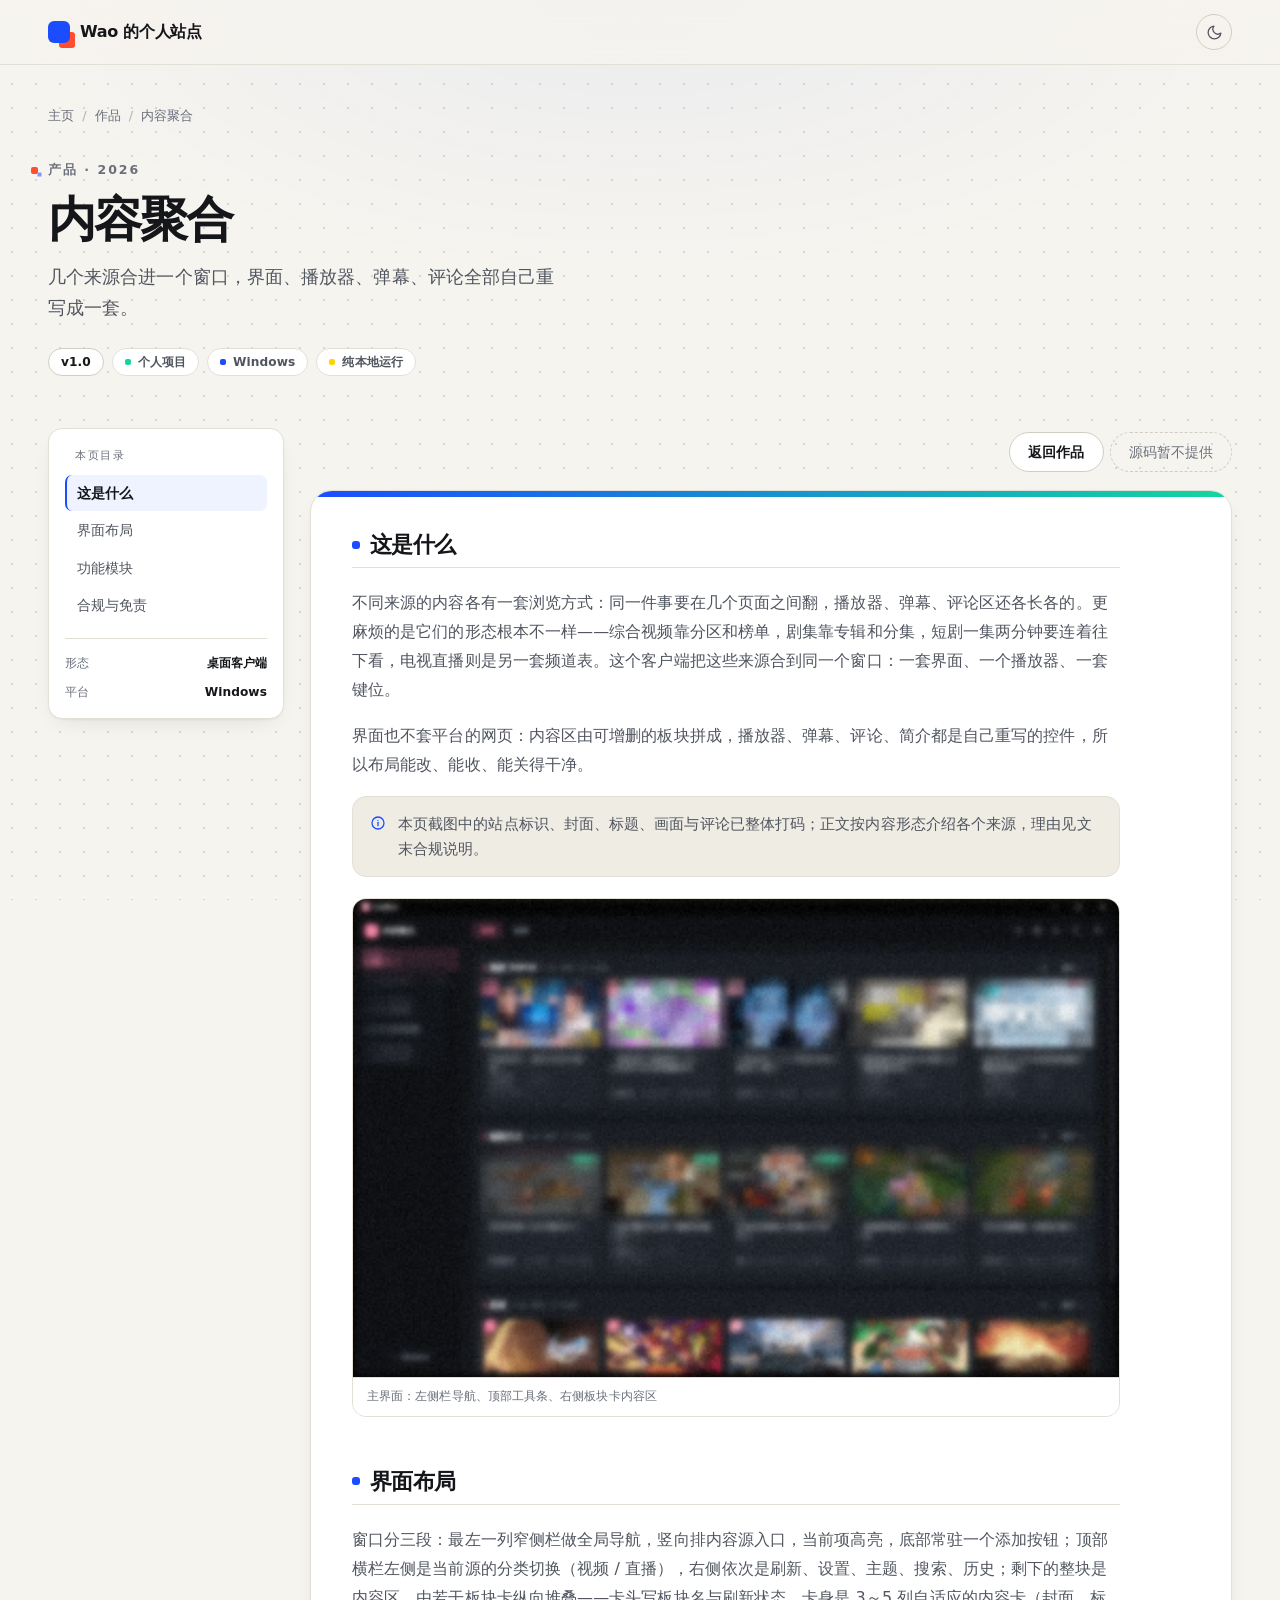
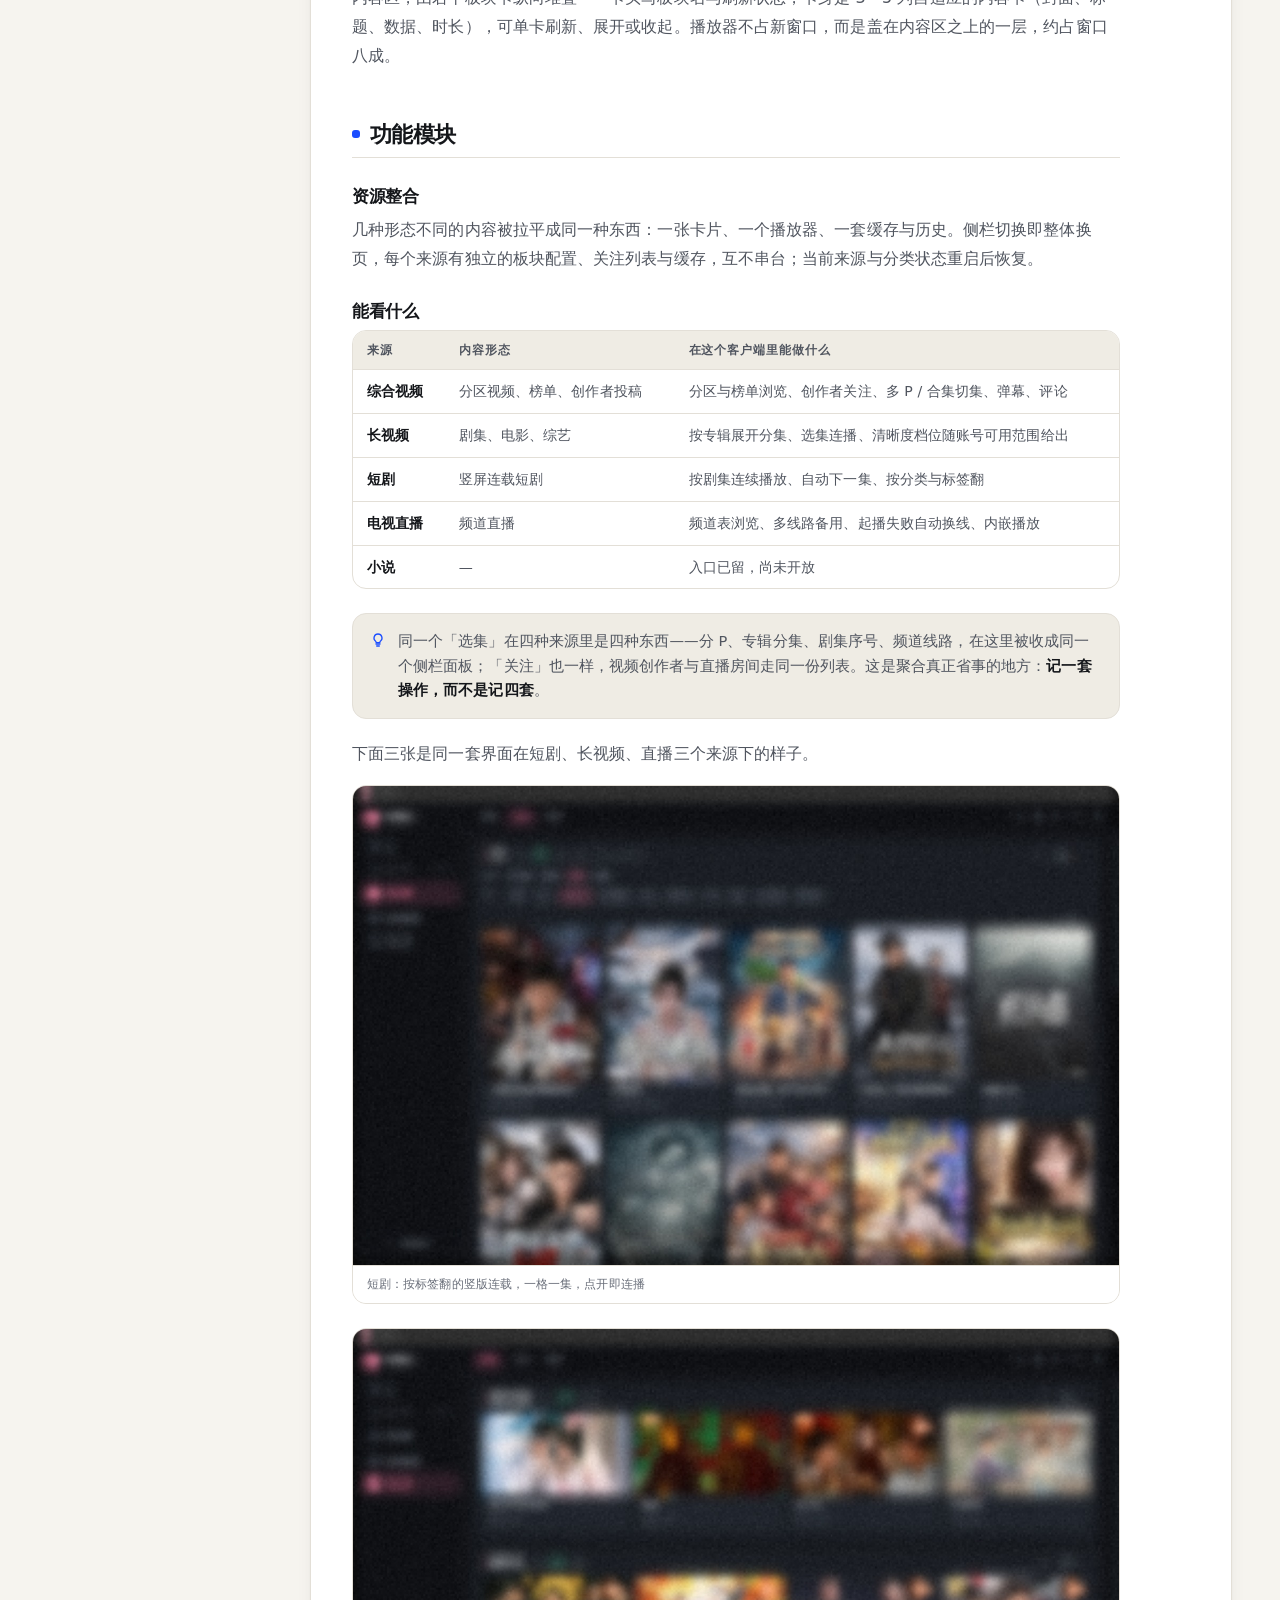
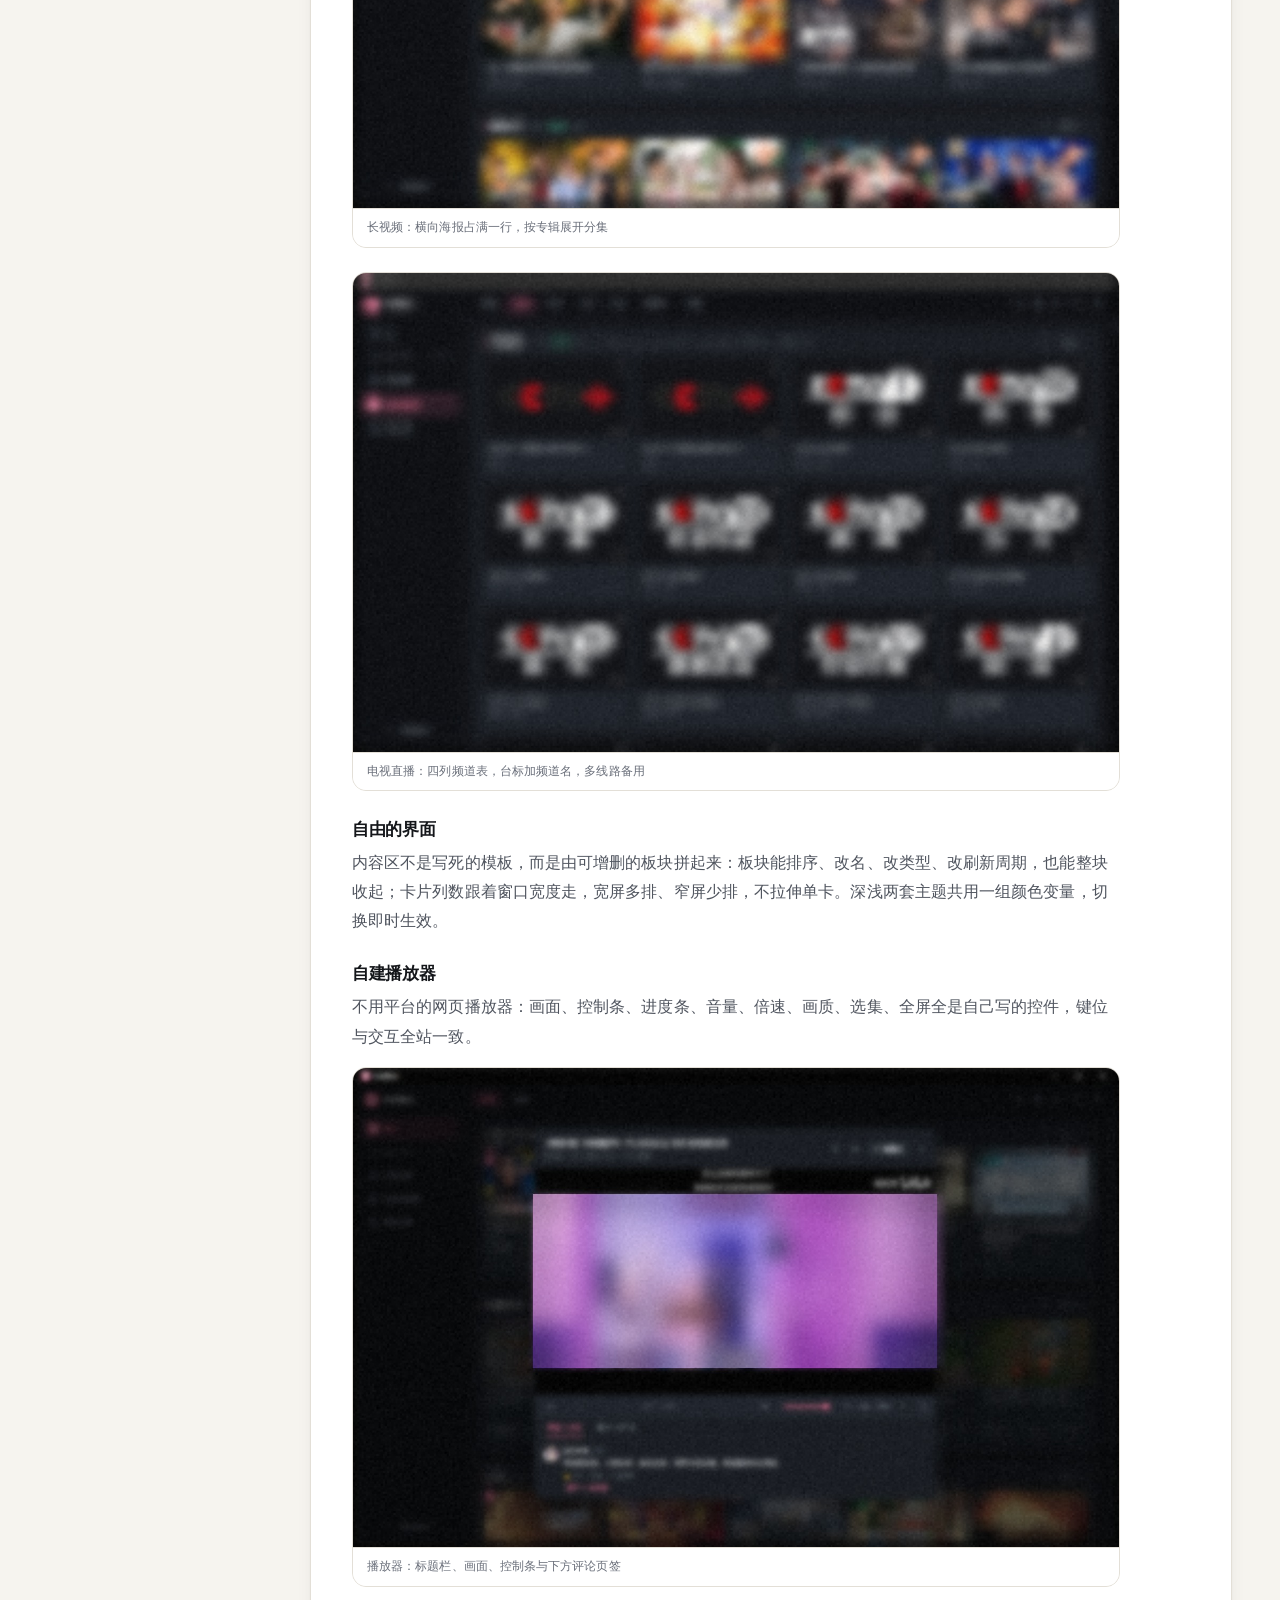
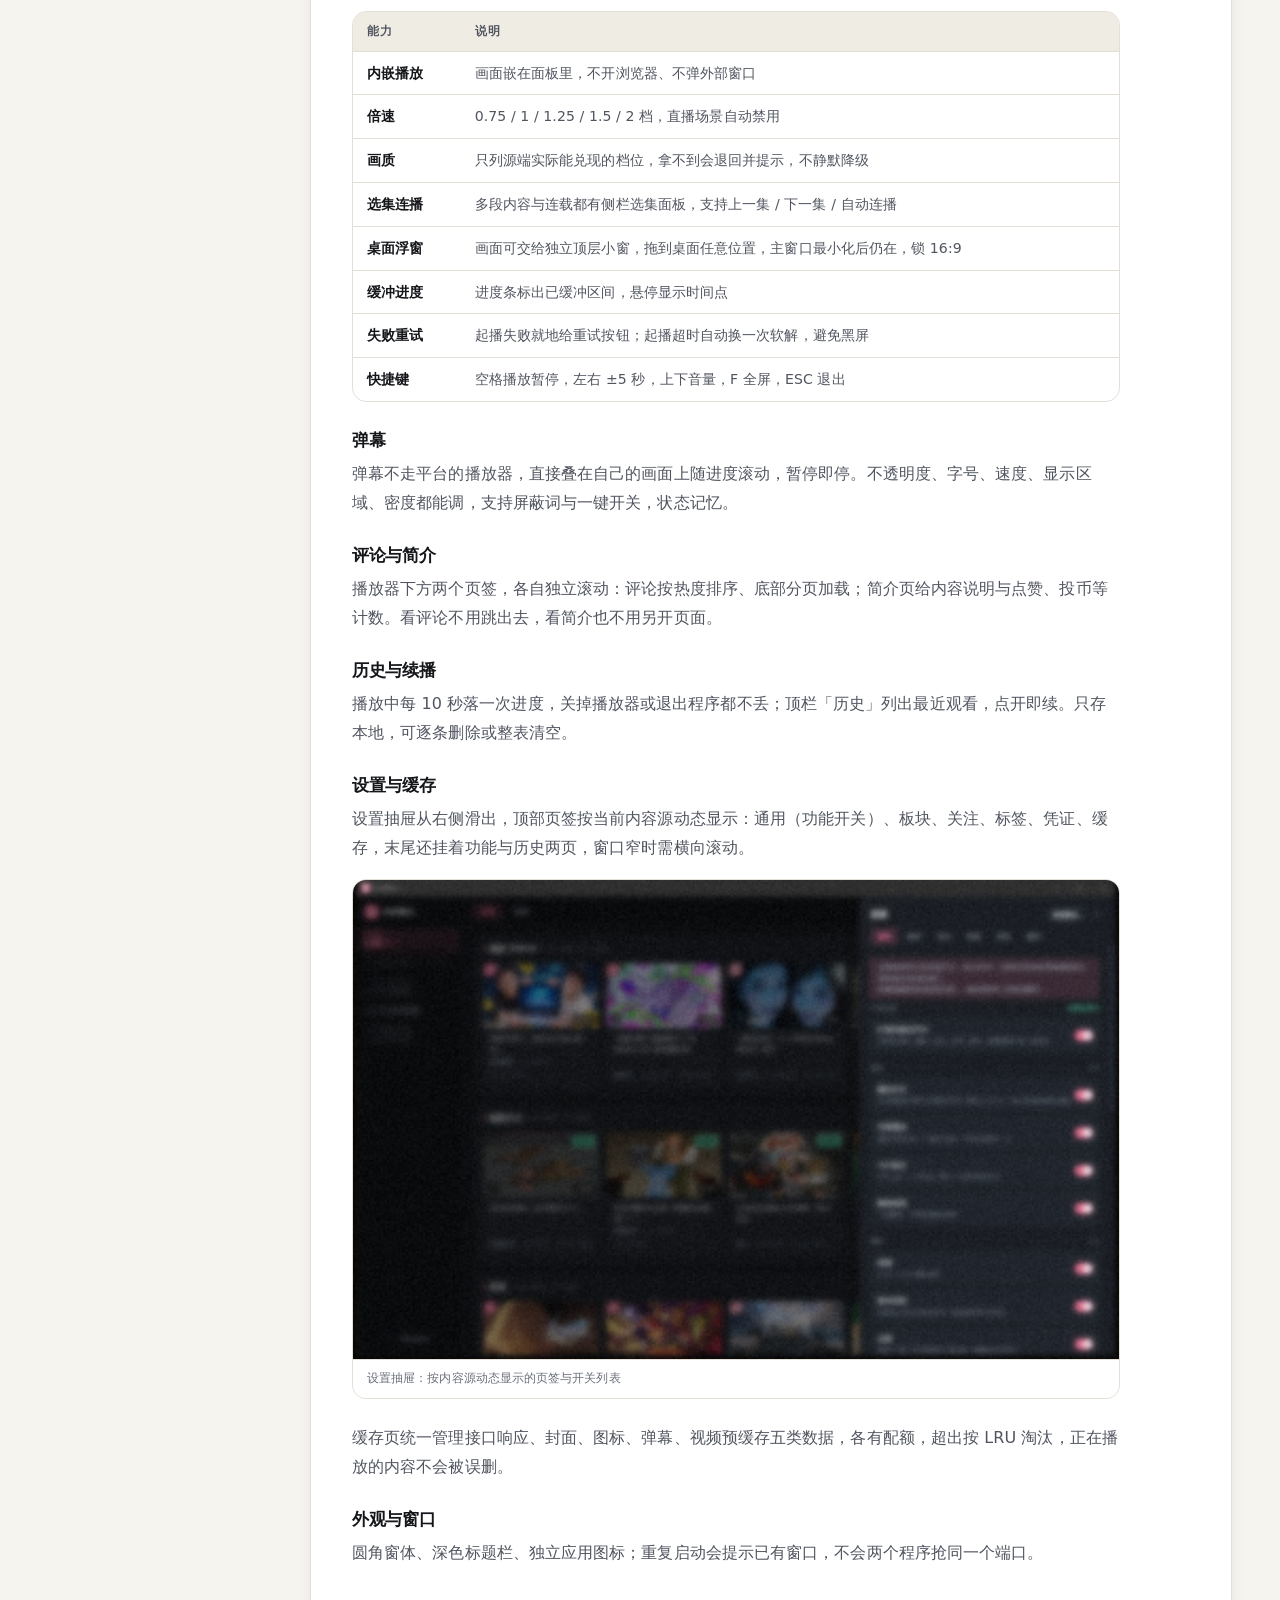
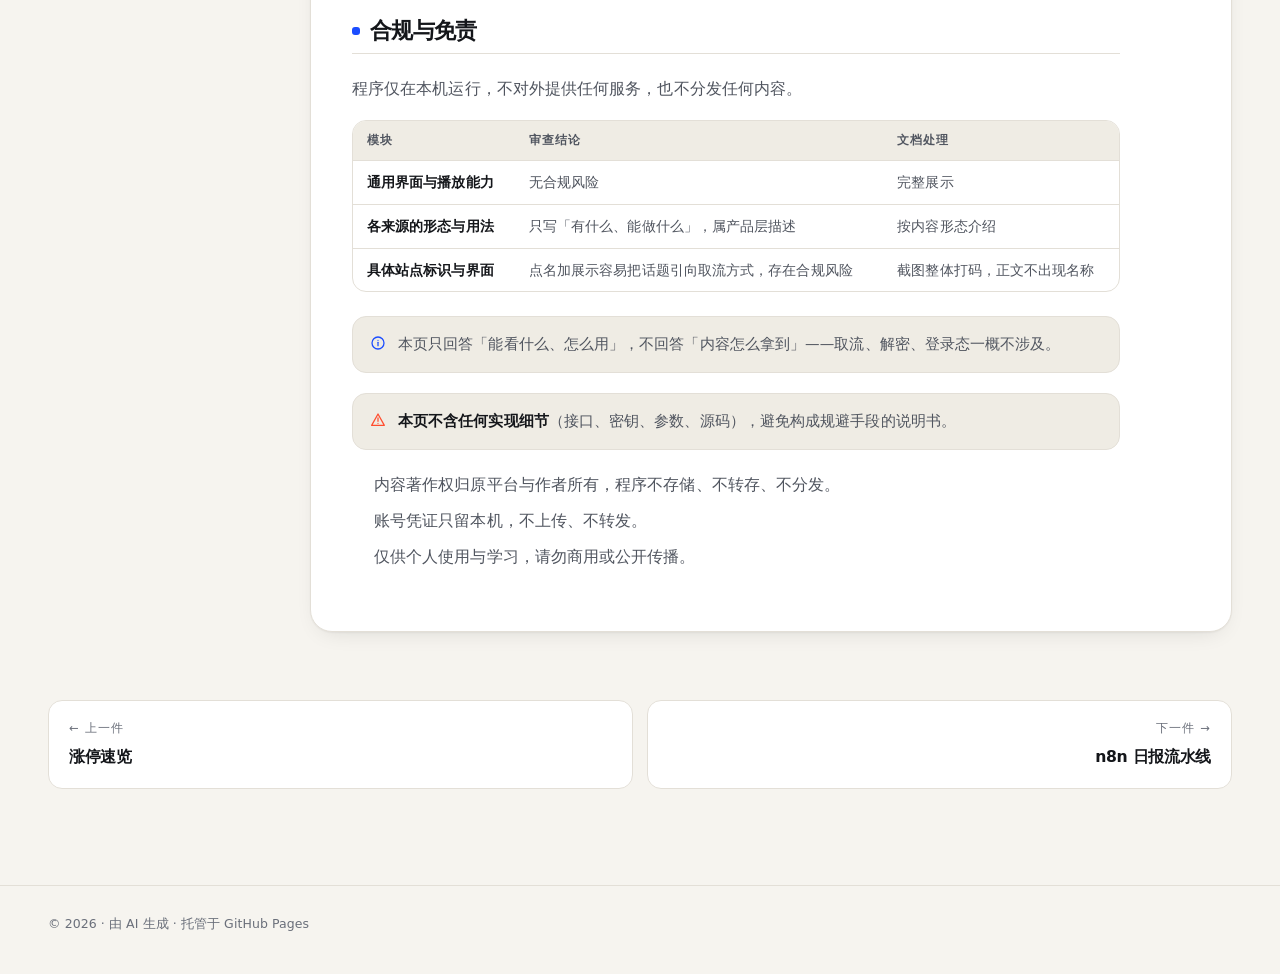
==== commit 474a02a7: "内容聚合详情页换磨砂截图：三张替换 + 新增短剧/长视频/直播三张" ====
--- a/works/content-hub/index.html
+++ b/works/content-hub/index.html
@@ -98,7 +98,7 @@
 <p>不同来源的内容各有一套浏览方式：同一件事要在几个页面之间翻，播放器、弹幕、评论区还各长各的。更麻烦的是它们的形态根本不一样——综合视频靠分区和榜单，剧集靠专辑和分集，短剧一集两分钟要连着往下看，电视直播则是另一套频道表。这个客户端把这些来源合到同一个窗口：一套界面、一个播放器、一套键位。</p>
 <p>界面也不套平台的网页：内容区由可增删的板块拼成，播放器、弹幕、评论、简介都是自己重写的控件，所以布局能改、能收、能关得干净。</p>
 <div class="callout"><svg width="16" height="16" aria-hidden="true"><use href="#i-info"/></svg><p>本页截图中的站点标识、封面、标题、画面与评论已整体打码；正文按内容形态介绍各个来源，理由见文末合规说明。</p></div>
-<figure class="shot shot--img"><img src="./img/01-main.png" alt="主界面：左侧导航栏、顶部工具条与板块卡内容区" width="1440" height="900" loading="lazy" decoding="async"><figcaption>主界面：左侧栏导航、顶部工具条、右侧板块卡内容区</figcaption></figure>
+<figure class="shot shot--img"><img src="./img/01-main.jpg" alt="主界面：左侧导航栏、顶部工具条与板块卡内容区" width="1440" height="900" loading="lazy" decoding="async"><figcaption>主界面：左侧栏导航、顶部工具条、右侧板块卡内容区</figcaption></figure>
 <h2 id="ui">界面布局</h2>
 <p>窗口分三段：最左一列窄侧栏做全局导航，竖向排内容源入口，当前项高亮，底部常驻一个添加按钮；顶部横栏左侧是当前源的分类切换（视频 / 直播），右侧依次是刷新、设置、主题、搜索、历史；剩下的整块是内容区，由若干板块卡纵向堆叠——卡头写板块名与刷新状态，卡身是 3～5 列自适应的内容卡（封面、标题、数据、时长），可单卡刷新、展开或收起。播放器不占新窗口，而是盖在内容区之上的一层，约占窗口八成。</p>
 <h2 id="mod">功能模块</h2>
@@ -107,11 +107,15 @@
 <h3>能看什么</h3>
 <div class="tbl"><table><thead><tr><th>来源</th><th>内容形态</th><th>在这个客户端里能做什么</th></tr></thead><tbody><tr><td>综合视频</td><td>分区视频、榜单、创作者投稿</td><td>分区与榜单浏览、创作者关注、多 P / 合集切集、弹幕、评论</td></tr><tr><td>长视频</td><td>剧集、电影、综艺</td><td>按专辑展开分集、选集连播、清晰度档位随账号可用范围给出</td></tr><tr><td>短剧</td><td>竖屏连载短剧</td><td>按剧集连续播放、自动下一集、按分类与标签翻</td></tr><tr><td>电视直播</td><td>频道直播</td><td>频道表浏览、多线路备用、起播失败自动换线、内嵌播放</td></tr><tr><td>小说</td><td>—</td><td>入口已留，尚未开放</td></tr></tbody></table></div>
 <div class="callout"><svg width="16" height="16" aria-hidden="true"><use href="#i-tip"/></svg><p>同一个「选集」在四种来源里是四种东西——分 P、专辑分集、剧集序号、频道线路，在这里被收成同一个侧栏面板；「关注」也一样，视频创作者与直播房间走同一份列表。这是聚合真正省事的地方：<strong>记一套操作，而不是记四套</strong>。</p></div>
+<p>下面三张是同一套界面在短剧、长视频、直播三个来源下的样子。</p>
+<figure class="shot shot--img"><img src="./img/04-shortdrama.jpg" alt="短剧：分类页签与竖版海报栅格" width="1440" height="900" loading="lazy"><figcaption>短剧：按标签翻的竖版连载，一格一集，点开即连播</figcaption></figure>
+<figure class="shot shot--img"><img src="./img/05-longvideo.jpg" alt="长视频：横向大海报与板块卡" width="1440" height="900" loading="lazy"><figcaption>长视频：横向海报占满一行，按专辑展开分集</figcaption></figure>
+<figure class="shot shot--img"><img src="./img/06-live.jpg" alt="电视直播：台标与频道名的频道表" width="1440" height="900" loading="lazy"><figcaption>电视直播：四列频道表，台标加频道名，多线路备用</figcaption></figure>
 <h3>自由的界面</h3>
 <p>内容区不是写死的模板，而是由可增删的板块拼起来：板块能排序、改名、改类型、改刷新周期，也能整块收起；卡片列数跟着窗口宽度走，宽屏多排、窄屏少排，不拉伸单卡。深浅两套主题共用一组颜色变量，切换即时生效。</p>
 <h3>自建播放器</h3>
 <p>不用平台的网页播放器：画面、控制条、进度条、音量、倍速、画质、选集、全屏全是自己写的控件，键位与交互全站一致。</p>
-<figure class="shot shot--img"><img src="./img/02-player.png" alt="播放器：标题栏、画面、控制条与评论页签" width="1440" height="900" loading="lazy"><figcaption>播放器：标题栏、画面、控制条与下方评论页签</figcaption></figure>
+<figure class="shot shot--img"><img src="./img/02-player.jpg" alt="播放器：标题栏、画面、控制条与评论页签" width="1440" height="900" loading="lazy"><figcaption>播放器：标题栏、画面、控制条与下方评论页签</figcaption></figure>
 <div class="tbl"><table><thead><tr><th>能力</th><th>说明</th></tr></thead><tbody><tr><td>内嵌播放</td><td>画面嵌在面板里，不开浏览器、不弹外部窗口</td></tr><tr><td>倍速</td><td>0.75 / 1 / 1.25 / 1.5 / 2 档，直播场景自动禁用</td></tr><tr><td>画质</td><td>只列源端实际能兑现的档位，拿不到会退回并提示，不静默降级</td></tr><tr><td>选集连播</td><td>多段内容与连载都有侧栏选集面板，支持上一集 / 下一集 / 自动连播</td></tr><tr><td>桌面浮窗</td><td>画面可交给独立顶层小窗，拖到桌面任意位置，主窗口最小化后仍在，锁 16:9</td></tr><tr><td>缓冲进度</td><td>进度条标出已缓冲区间，悬停显示时间点</td></tr><tr><td>失败重试</td><td>起播失败就地给重试按钮；起播超时自动换一次软解，避免黑屏</td></tr><tr><td>快捷键</td><td>空格播放暂停，左右 ±5 秒，上下音量，F 全屏，ESC 退出</td></tr></tbody></table></div>
 <h3>弹幕</h3>
 <p>弹幕不走平台的播放器，直接叠在自己的画面上随进度滚动，暂停即停。不透明度、字号、速度、显示区域、密度都能调，支持屏蔽词与一键开关，状态记忆。</p>
@@ -121,7 +125,7 @@
 <p>播放中每 10 秒落一次进度，关掉播放器或退出程序都不丢；顶栏「历史」列出最近观看，点开即续。只存本地，可逐条删除或整表清空。</p>
 <h3>设置与缓存</h3>
 <p>设置抽屉从右侧滑出，顶部页签按当前内容源动态显示：通用（功能开关）、板块、关注、标签、凭证、缓存，末尾还挂着功能与历史两页，窗口窄时需横向滚动。</p>
-<figure class="shot shot--img"><img src="./img/03-settings.png" alt="设置抽屉：页签与功能开关列表" width="1440" height="900" loading="lazy"><figcaption>设置抽屉：按内容源动态显示的页签与开关列表</figcaption></figure>
+<figure class="shot shot--img"><img src="./img/03-settings.jpg" alt="设置抽屉：页签与功能开关列表" width="1440" height="900" loading="lazy"><figcaption>设置抽屉：按内容源动态显示的页签与开关列表</figcaption></figure>
 <p>缓存页统一管理接口响应、封面、图标、弹幕、视频预缓存五类数据，各有配额，超出按 LRU 淘汰，正在播放的内容不会被误删。</p>
 <h3>外观与窗口</h3>
 <p>圆角窗体、深色标题栏、独立应用图标；重复启动会提示已有窗口，不会两个程序抢同一个端口。</p>
--- a/assets/css/main.css
+++ b/assets/css/main.css
@@ -330,7 +330,10 @@
 
 @media (min-width: 1600px) {
 
-  .pager {
+  /* 必须挂在 body.page-home 上：详情页也有一枚 class="pager"（上一件/下一件），
+     不限定的话这里会把那枚真导航变成 position:fixed; inset:0 的整屏块，
+     两块不透明卡面直接糊住整页（1872 / 2560 宽下点击作品卡就看到白屏）。 */
+  body.page-home .pager {
     display: block;
     position: fixed;
     inset: 0;
@@ -338,7 +341,7 @@
     pointer-events: none;
   }
 
-  .pager span {
+  body.page-home .pager span {
     position: absolute;
     display: block;
   }
